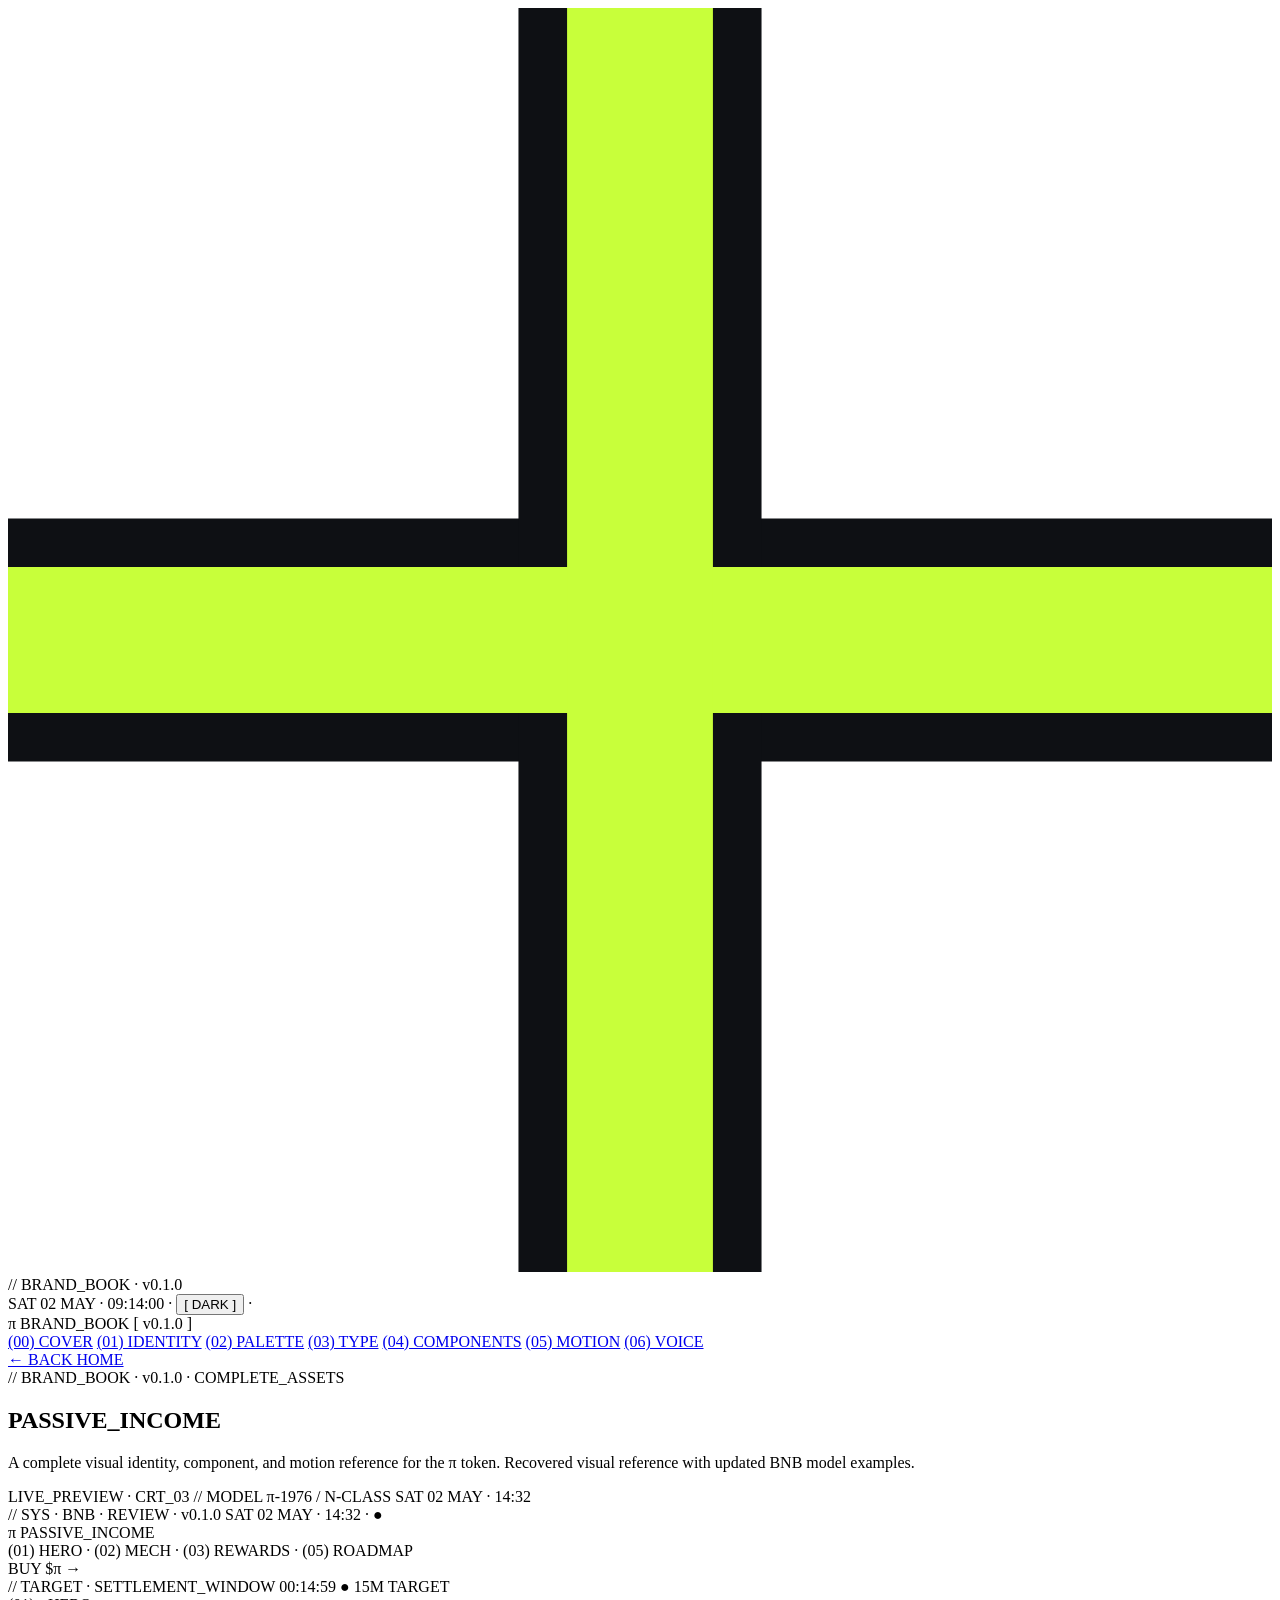
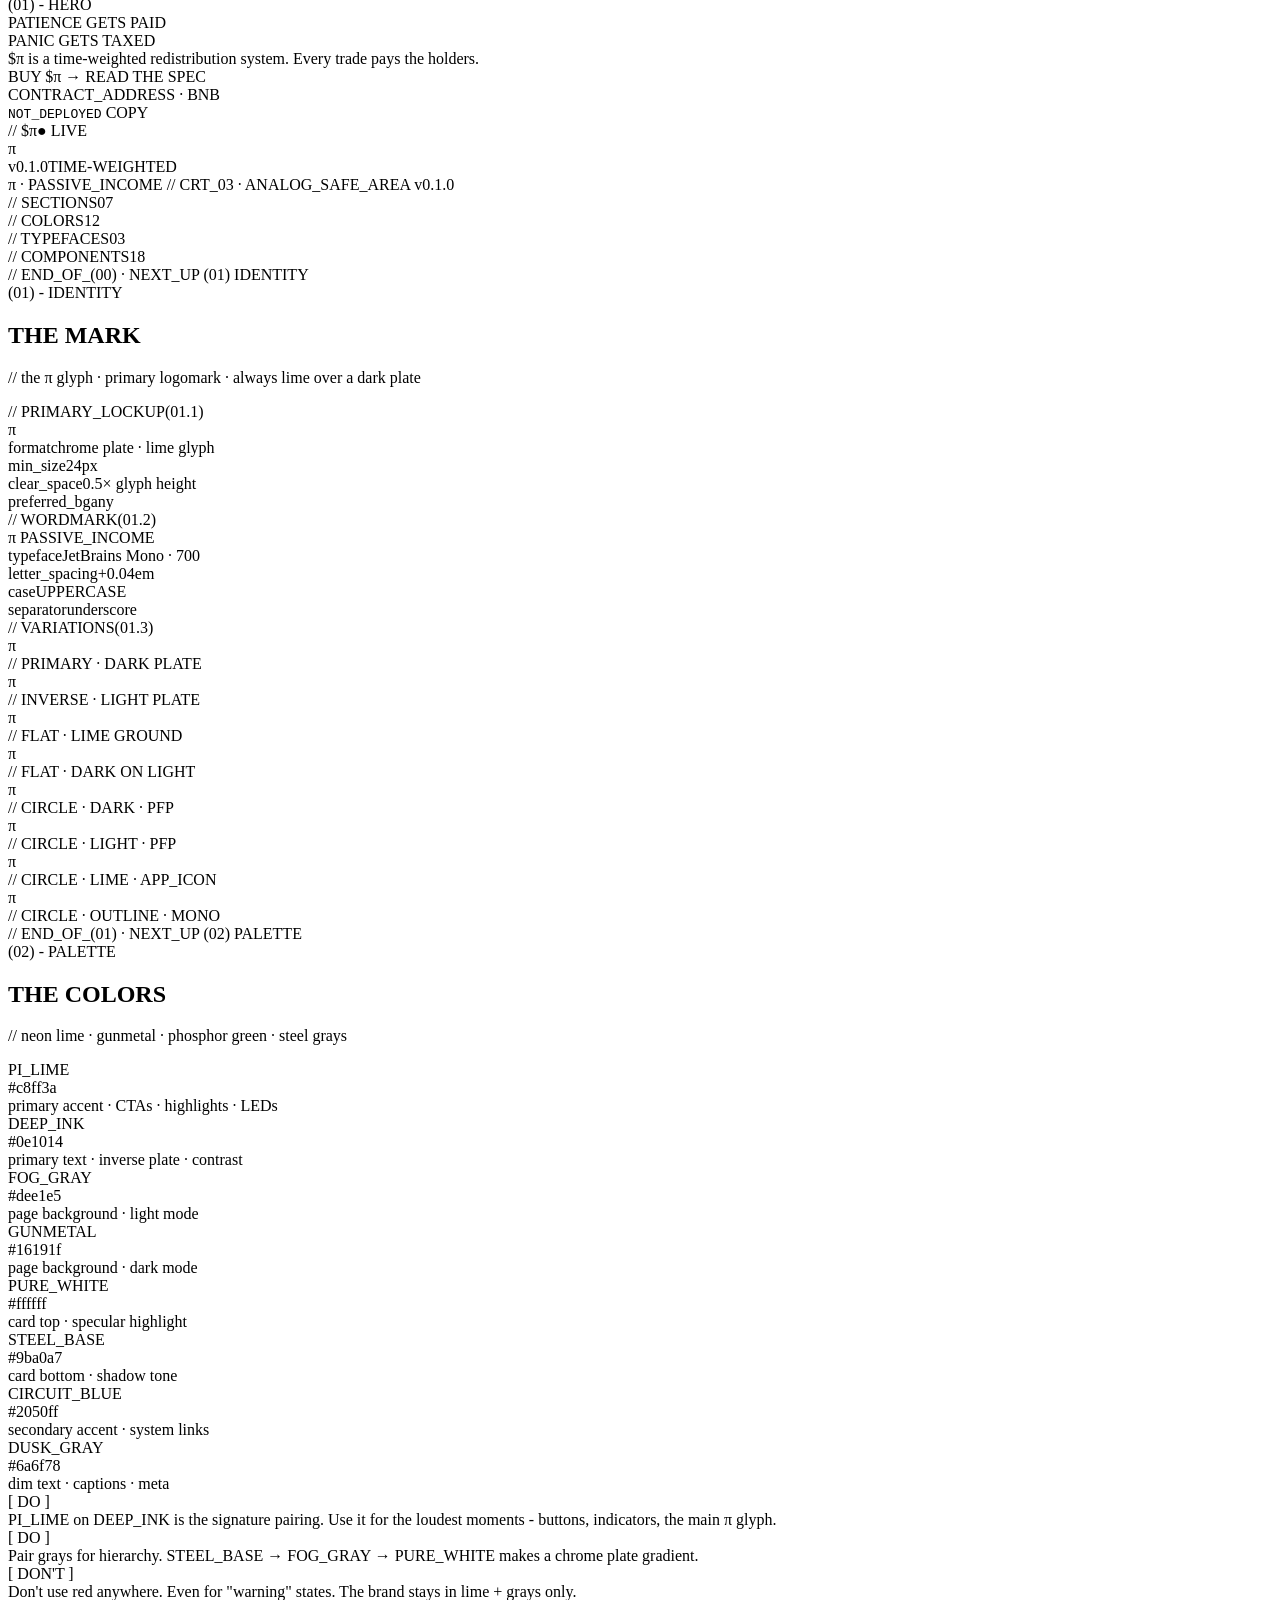
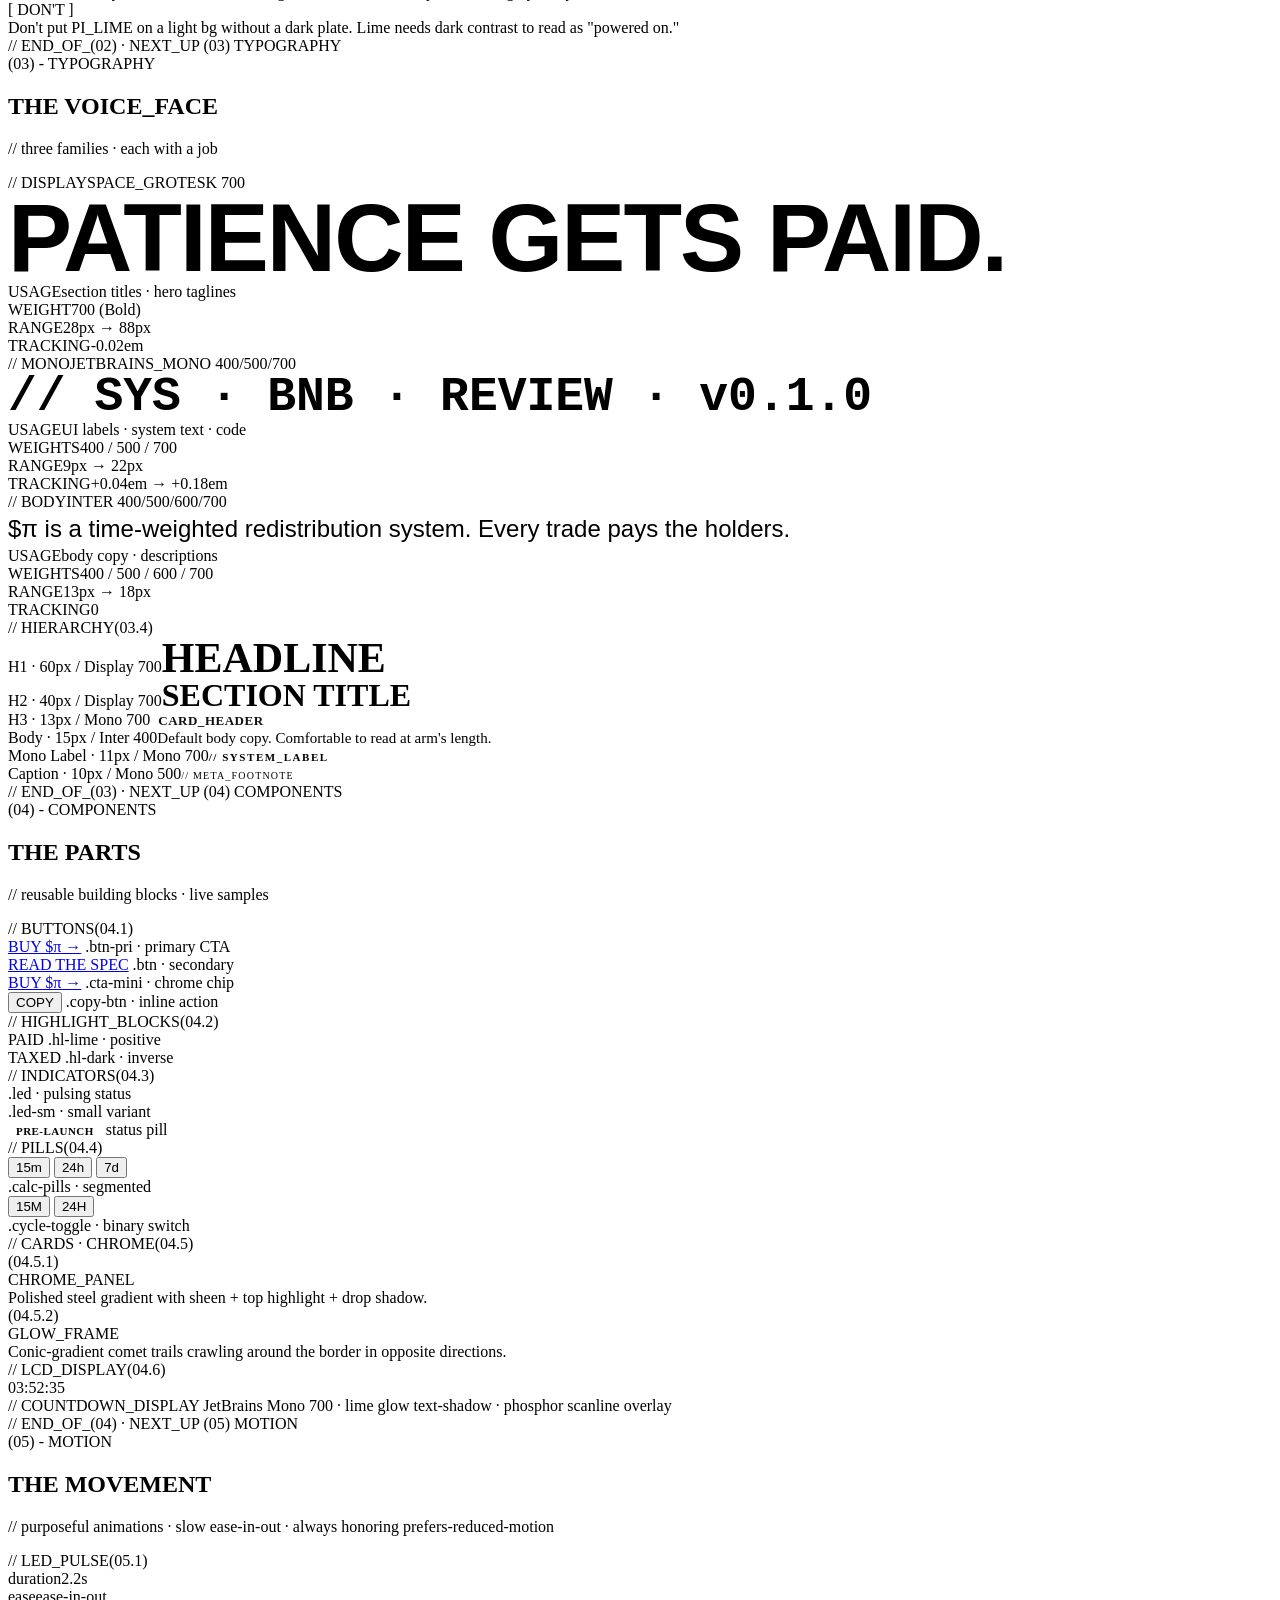
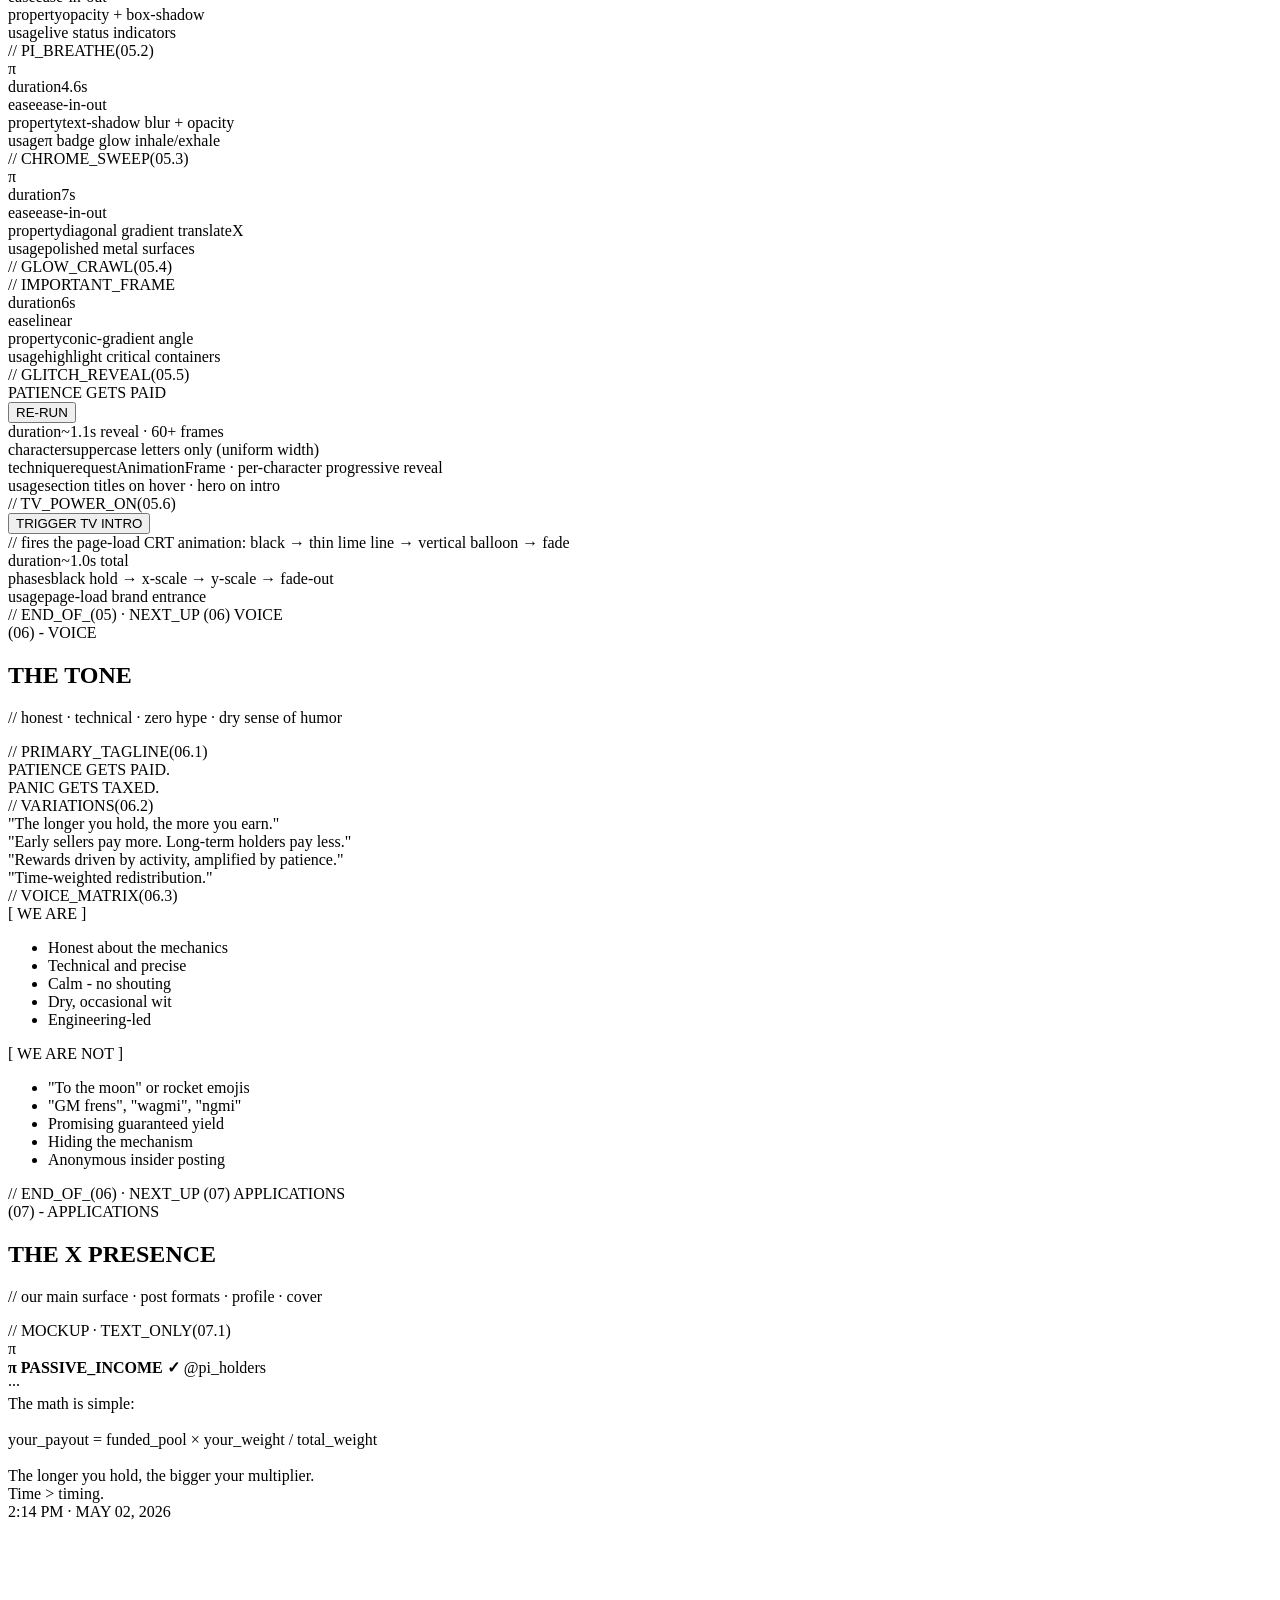
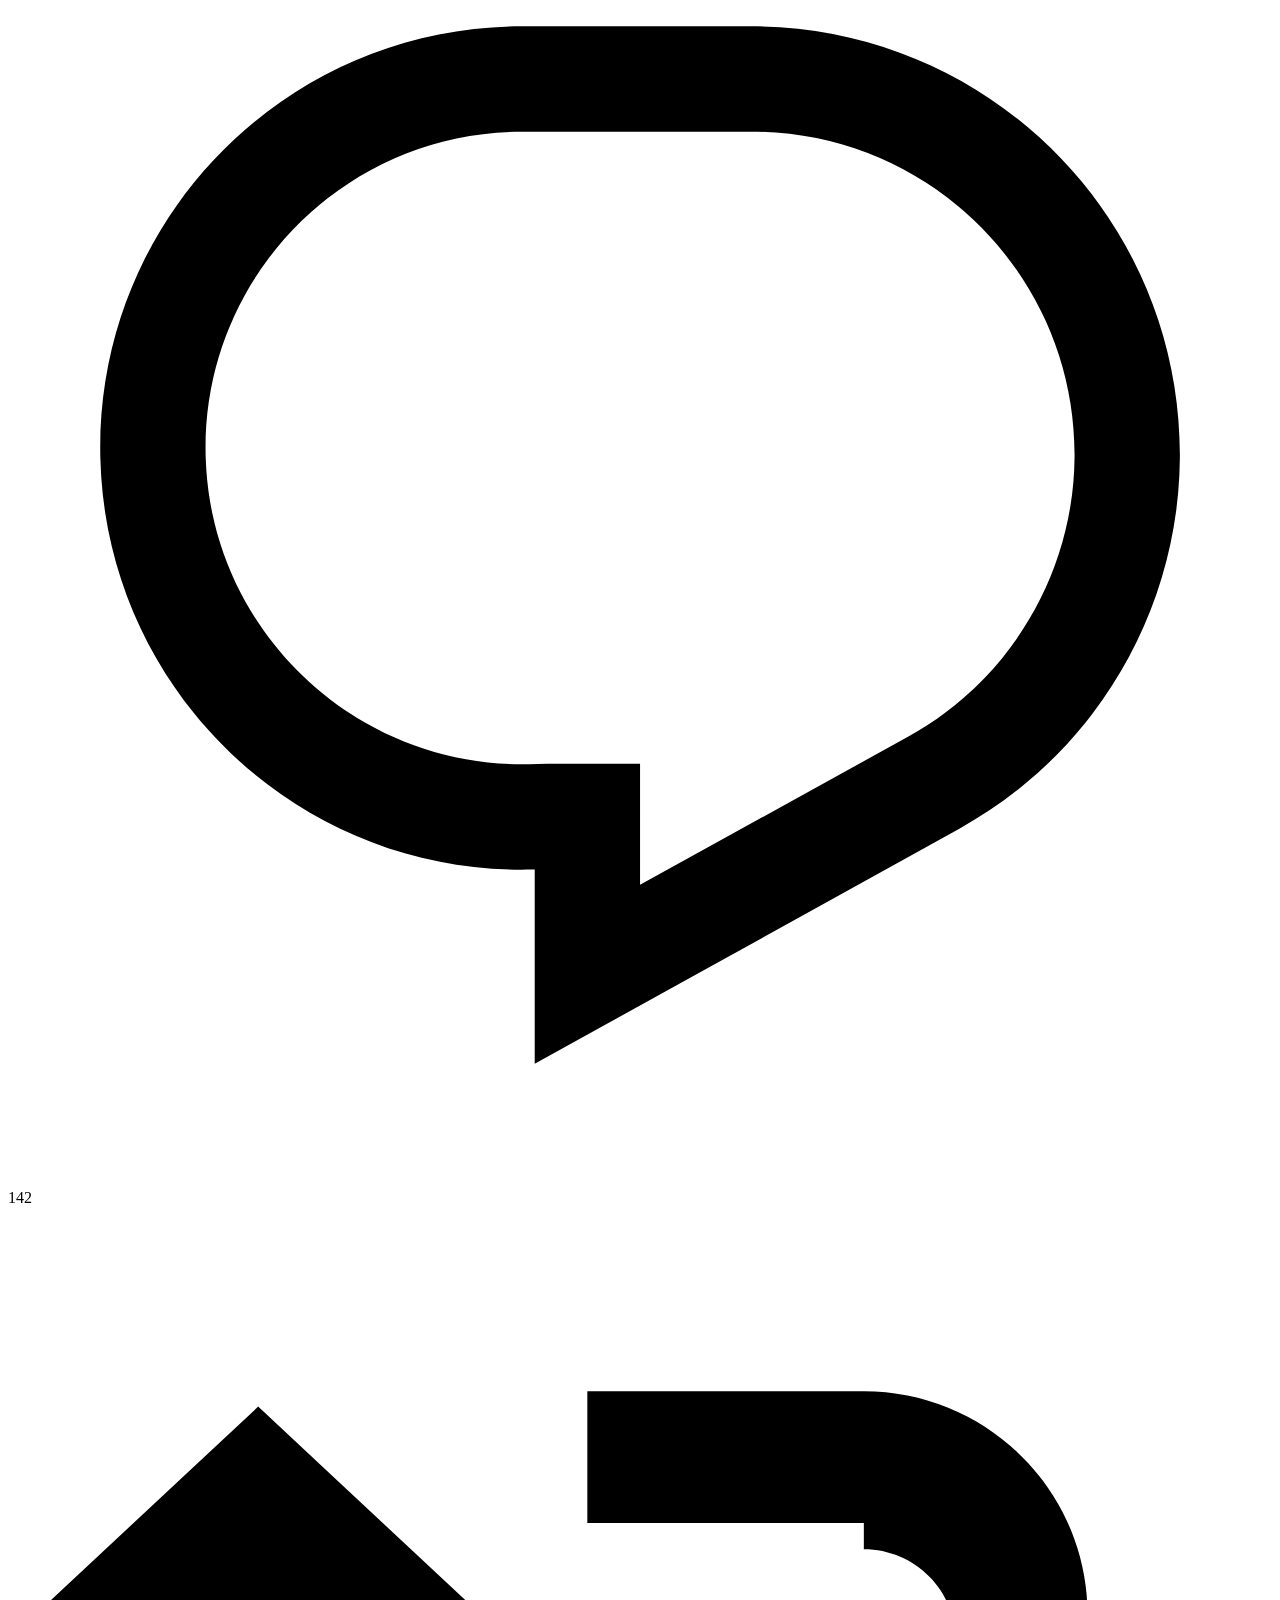
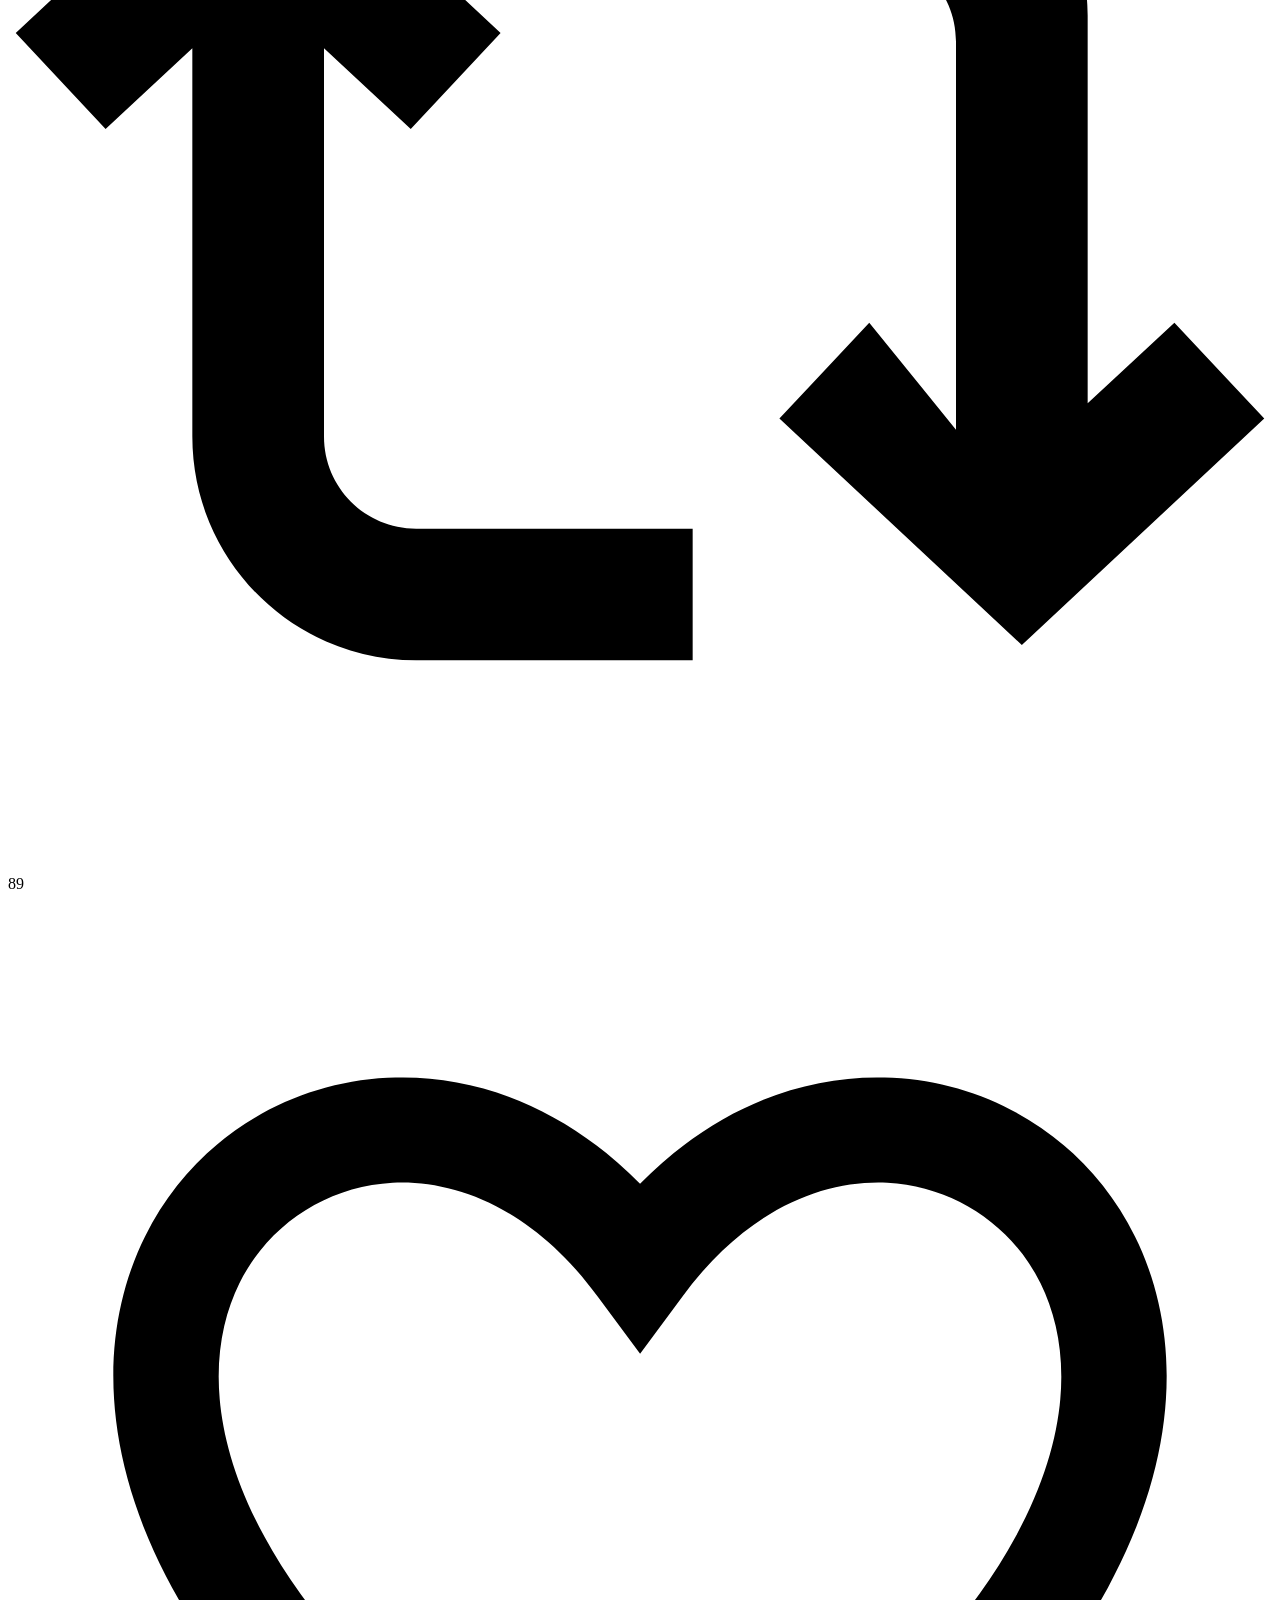
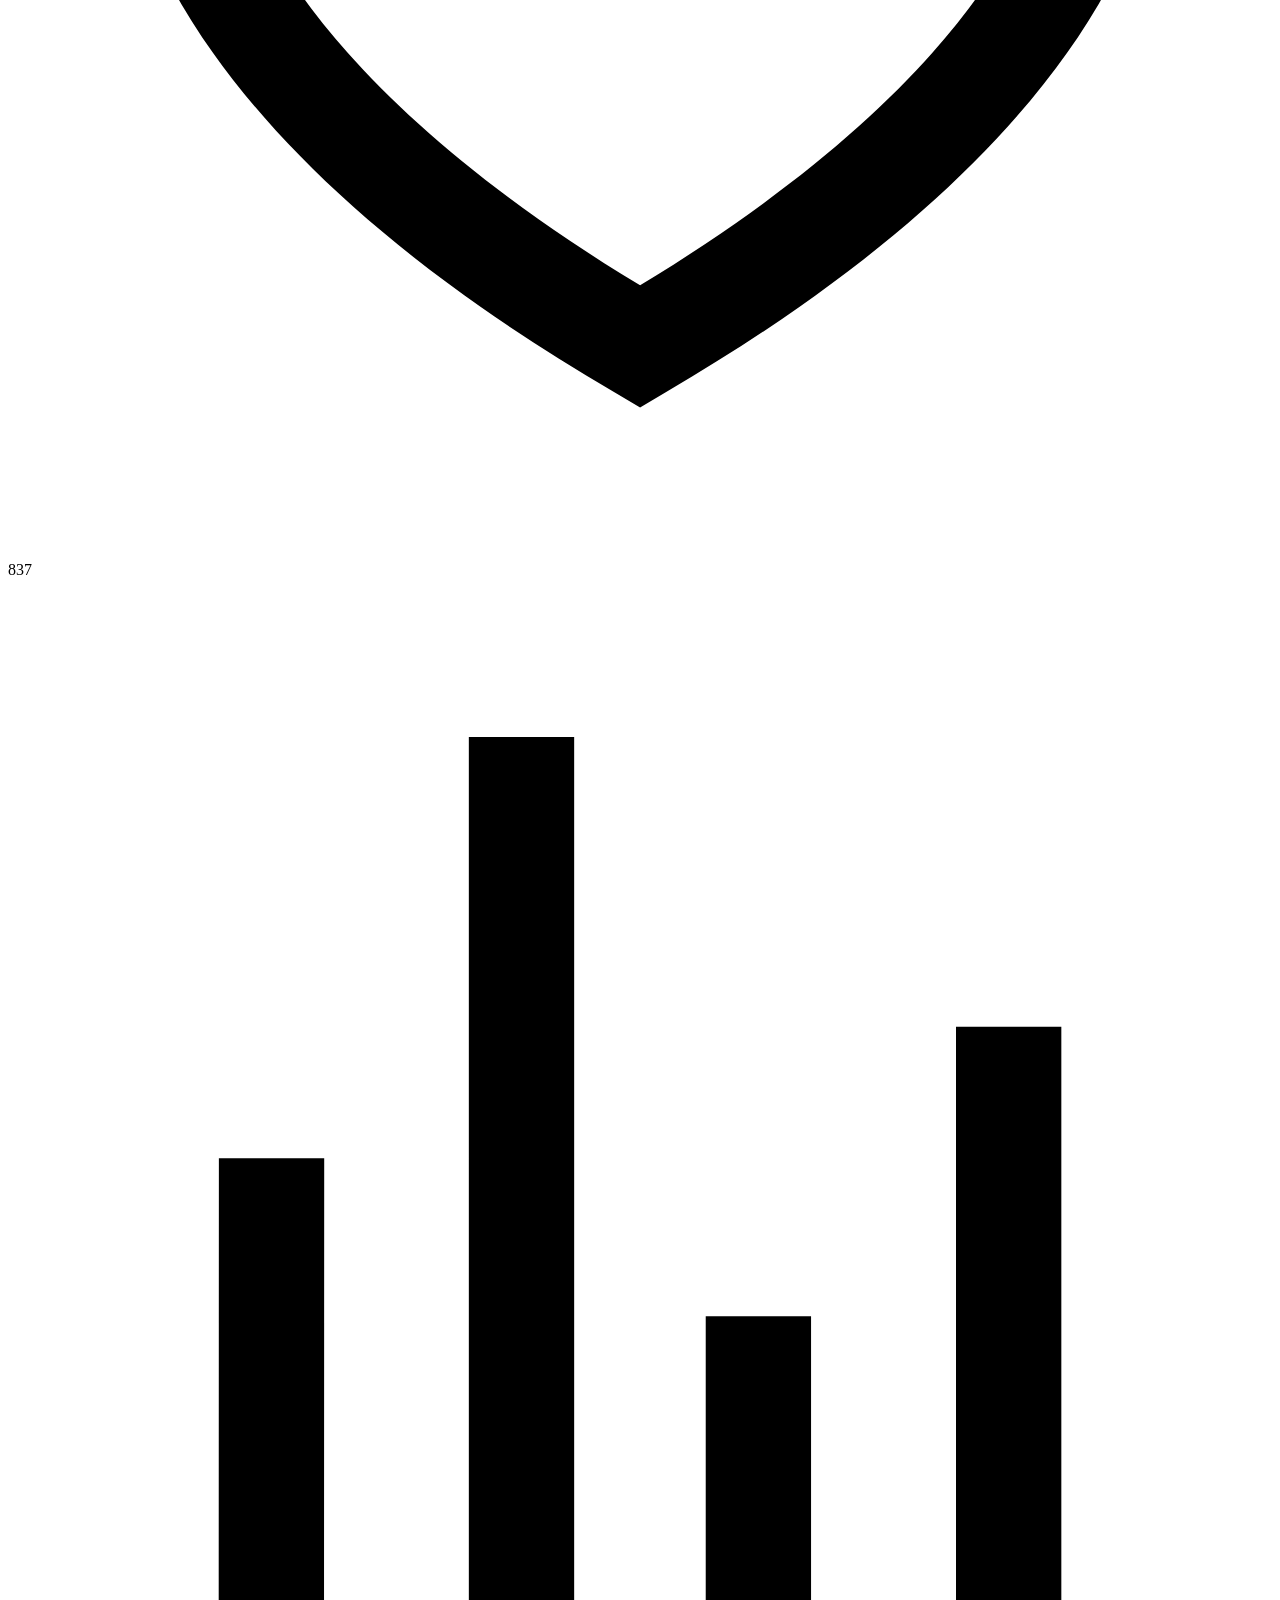
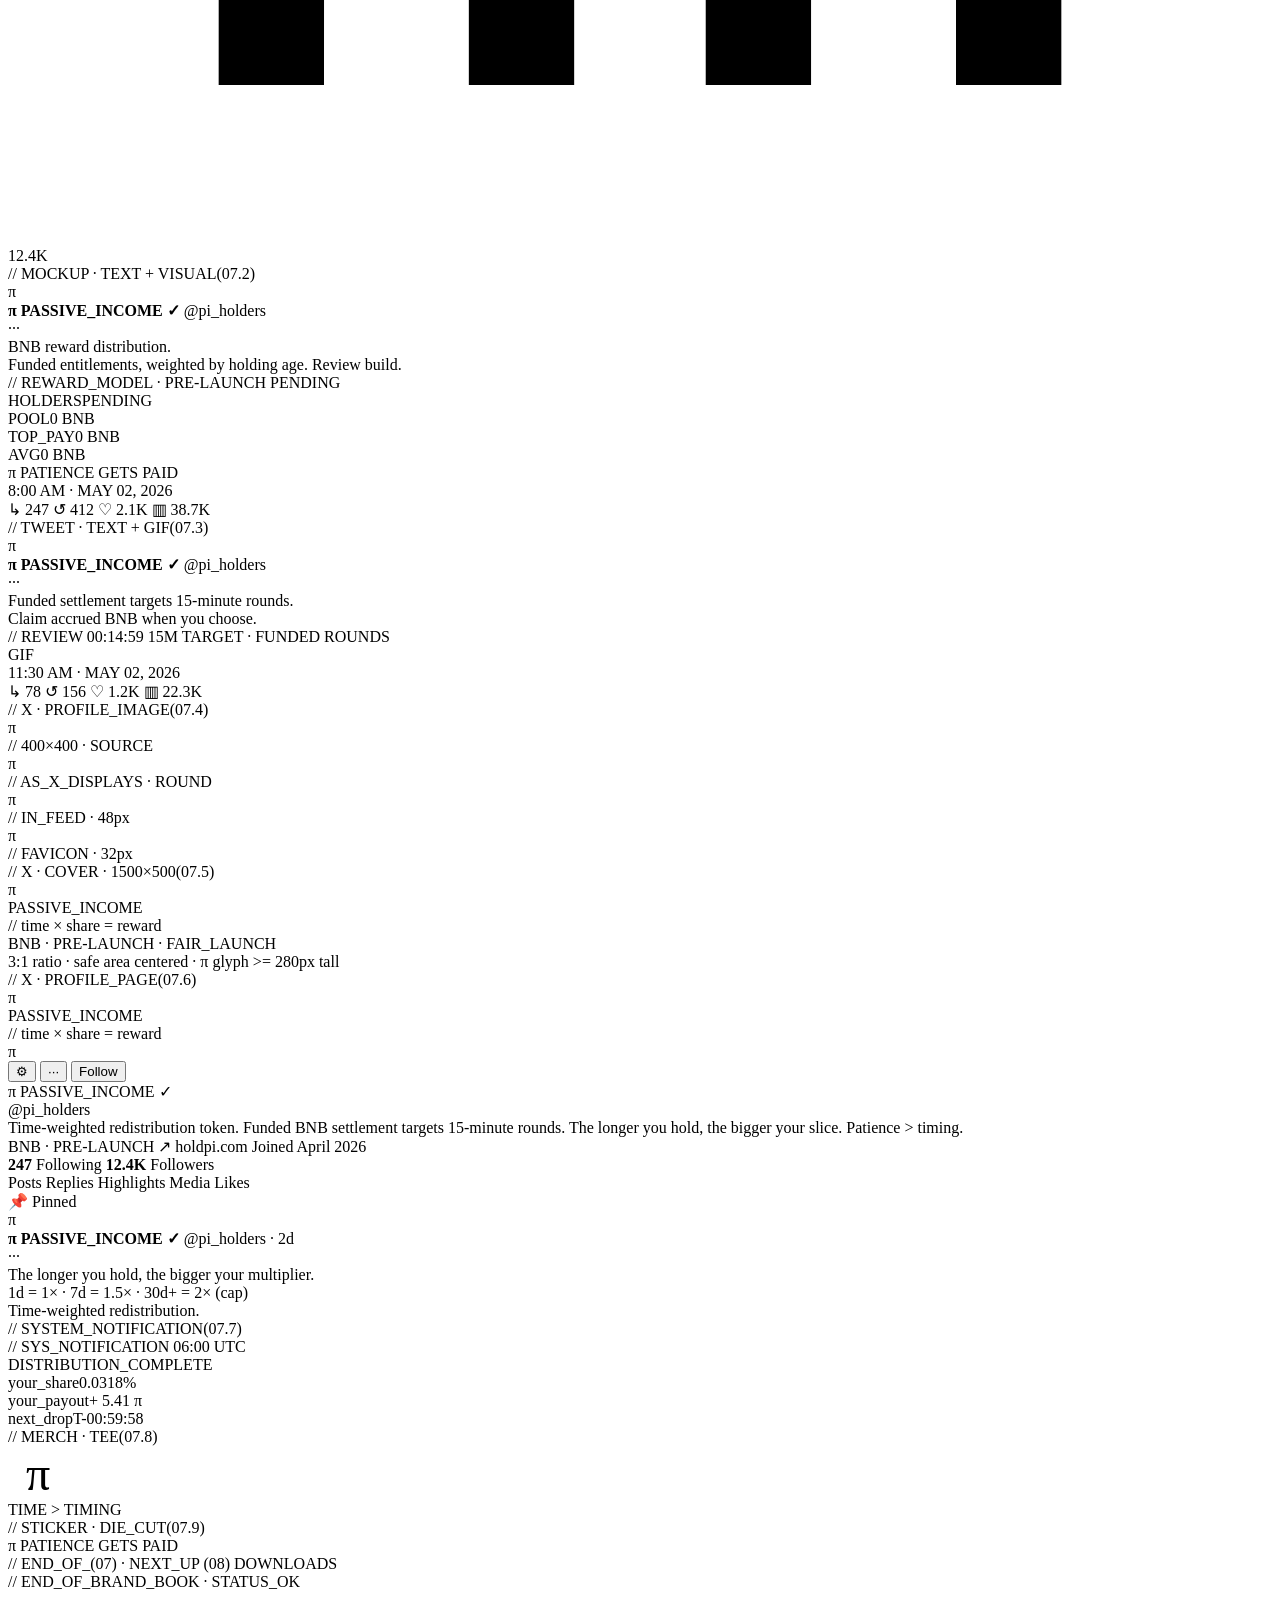
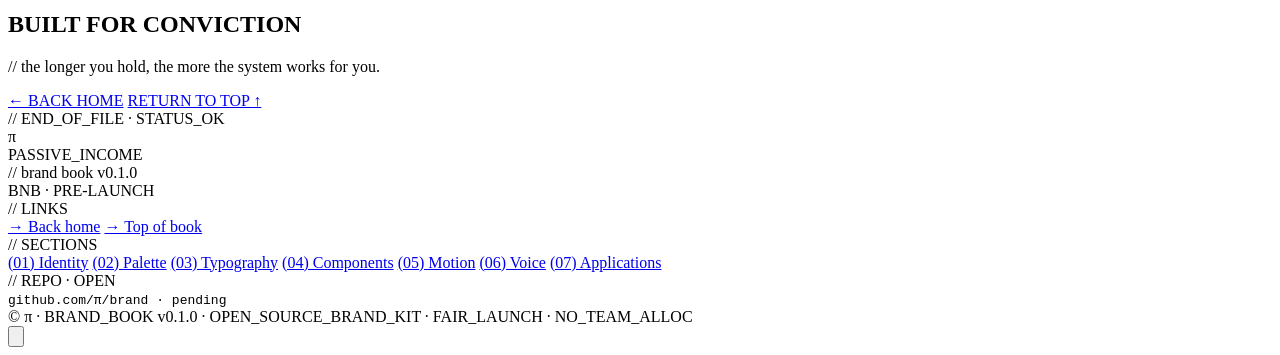
==== brandbook/index.html @ da4b3e21 "Publish recovered HoldPI BNB website and technical review source" ====
<!DOCTYPE html>
<html lang="en">
<head>
  <meta charset="UTF-8" />
  <meta name="viewport" content="width=device-width, initial-scale=1.0" />
  <title>π - BRAND_BOOK · v0.1.0</title>
  <meta name="description" content="The π PASSIVE_INCOME brand book - identity, palette, typography, components, motion." />
  <link rel="stylesheet" href="fonts.css" />
  <!-- access gate · loaded first so the blank-out rule applies at first paint -->
  <link rel="stylesheet" href="gate.css" />
  <script src="gate.js"></script>
  <script>
    (function(){
      try {
        const t = localStorage.getItem('theme') || 'light';
        document.documentElement.setAttribute('data-theme', t);
      } catch (e) {}
    })();
  </script>
  <link rel="stylesheet" href="styles.css" />
  <link rel="stylesheet" href="bnb.css" />
  <link rel="stylesheet" href="brandbook.css" />
</head>
<body class="bb-body">

  <!-- scroll progress bar -->
  <div id="scroll-progress" class="scroll-progress" aria-hidden="true"></div>

  <!-- crosshair cursor -->
  <div class="cursor" aria-hidden="true">
    <svg viewBox="0 0 26 26" xmlns="http://www.w3.org/2000/svg" fill="none">
      <line x1="0"  y1="13" x2="26" y2="13" stroke="#0e1014" stroke-width="5" stroke-linecap="round"/>
      <line x1="13" y1="0"  x2="13" y2="26" stroke="#0e1014" stroke-width="5" stroke-linecap="round"/>
      <line x1="0"  y1="13" x2="26" y2="13" stroke="#c8ff3a" stroke-width="3"/>
      <line x1="13" y1="0"  x2="13" y2="26" stroke="#c8ff3a" stroke-width="3"/>
    </svg>
  </div>

  <!-- system status bar -->
  <div class="sysbar">
    <div class="sysbar-inner">
      <div class="sysbar-l">
        <span class="sb-app">// BRAND_BOOK</span>
        <span class="sb-sep">·</span>
        <span class="sb-net">v0.1.0</span>
      </div>
      <div class="sysbar-r">
        <span id="sb-clock">SAT 02 MAY · 09:14:00</span>
        <span class="sb-sep">·</span>
        <button id="theme-toggle" class="theme-toggle" type="button">[ DARK ]</button>
        <span class="sb-sep">·</span>
        <span class="led led-sm" aria-hidden="true"></span>
      </div>
    </div>
  </div>

  <!-- topbar -->
  <header class="top">
    <div class="top-inner">
      <div class="brand">
        <span class="mark">π</span>
        <span class="brand-name">BRAND_BOOK</span>
        <span class="brand-tic">[ v0.1.0 ]</span>
      </div>
      <nav class="nav">
        <a href="#cover"     class="nav-item is-active">(00) COVER</a>
        <a href="#identity"  class="nav-item">(01) IDENTITY</a>
        <a href="#palette"   class="nav-item">(02) PALETTE</a>
        <a href="#type"      class="nav-item">(03) TYPE</a>
        <a href="#components" class="nav-item">(04) COMPONENTS</a>
        <a href="#motion"    class="nav-item">(05) MOTION</a>
        <a href="#voice"     class="nav-item">(06) VOICE</a>
      </nav>
      <a class='cta-mini' href='/'>← BACK HOME</a>
    </div>
  </header>


  <!-- ===========================================================
       COVER - sci-fi monitor with the brand on screen
       =========================================================== -->
  <section id="cover" class="bb-cover">
    <div class="container">
      <div class="bb-cover-head">
        <div class="bb-cover-meta">// BRAND_BOOK · v0.1.0 · COMPLETE_ASSETS</div>
        <h1 class="bb-cover-h">
          PASSIVE_<span class="hl hl-lime">INCOME</span>
        </h1>
        <p class="bb-cover-sub">A complete visual identity, component, and motion reference for the π token. Recovered visual reference with updated BNB model examples.</p>
      </div>

      <!-- sci-fi monitor mockup -->
      <div class="bb-monitor">
        <div class="bb-monitor-bezel">
          <div class="bb-monitor-statusbar">
            <span class="bb-monitor-status-l"><span class="led led-sm"></span> LIVE_PREVIEW · CRT_03</span>
            <span class="bb-monitor-status-c">// MODEL π-1976 / N-CLASS</span>
            <span class="bb-monitor-status-r">SAT 02 MAY · 14:32</span>
          </div>
          <div class="bb-monitor-screen">
            <div class="bb-monitor-content">
              <!-- mini sysbar -->
              <div class="bb-mini-sys">
                <span>// SYS · BNB · REVIEW · v0.1.0</span>
                <span>SAT 02 MAY · 14:32  · ●</span>
              </div>
              <!-- mini topbar -->
              <div class="bb-mini-top">
                <div class="bb-mini-brand"><span class="bb-mini-mark">π</span> PASSIVE_INCOME</div>
                <div class="bb-mini-nav">(01) HERO · (02) MECH · (03) REWARDS · (05) ROADMAP</div>
                <div class="bb-mini-cta">BUY $π →</div>
              </div>
              <!-- mini countdown bar -->
              <div class="bb-mini-cd">
                <span>// TARGET · SETTLEMENT_WINDOW</span>
                <span class="bb-mini-cd-time">00:14:59</span>
                <span>● 15M TARGET</span>
              </div>
              <!-- mini hero -->
              <div class="bb-mini-hero">
                <div class="bb-mini-hero-left">
                  <div class="bb-mini-hero-num">(01) - HERO</div>
                  <div class="bb-mini-hero-h">
                    PATIENCE GETS <span class="bb-mini-hl">PAID</span><br/>
                    PANIC GETS <span class="bb-mini-hl-dark">TAXED</span>
                  </div>
                  <div class="bb-mini-hero-sub">$π is a time-weighted redistribution system. Every trade pays the holders.</div>
                  <div class="bb-mini-hero-ctas">
                    <span class="bb-mini-btn bb-mini-btn-pri">BUY $π →</span>
                    <span class="bb-mini-btn">READ THE SPEC</span>
                  </div>
                  <div class="bb-mini-contract">
                    <div class="bb-mini-contract-l">CONTRACT_ADDRESS · BNB</div>
                    <div class="bb-mini-contract-row">
                      <code>NOT_DEPLOYED</code>
                      <span class="bb-mini-copy">COPY</span>
                    </div>
                  </div>
                </div>
                <div class="bb-mini-hero-right">
                  <div class="bb-mini-pi-badge">
                    <div class="bb-mini-pi-top"><span>// $π</span><span>● LIVE</span></div>
                    <div class="bb-mini-pi-glyph">π</div>
                    <div class="bb-mini-pi-bot"><span>v0.1.0</span><span>TIME-WEIGHTED</span></div>
                  </div>
                </div>
              </div>
            </div>
            <!-- screen overlays -->
            <div class="bb-monitor-noise" aria-hidden="true"></div>
            <div class="bb-monitor-scan" aria-hidden="true"></div>
            <div class="bb-monitor-vignette" aria-hidden="true"></div>
          </div>
          <div class="bb-monitor-footbar">
            <span><span class="bb-monitor-screw"></span> π · PASSIVE_INCOME</span>
            <span class="bb-monitor-foot-c">// CRT_03 · ANALOG_SAFE_AREA</span>
            <span>v0.1.0 <span class="bb-monitor-screw"></span></span>
          </div>
        </div>
      </div>

      <div class="bb-cover-stats">
        <div><span class="bb-cs-l">// SECTIONS</span><span class="bb-cs-v">07</span></div>
        <div><span class="bb-cs-l">// COLORS</span><span class="bb-cs-v">12</span></div>
        <div><span class="bb-cs-l">// TYPEFACES</span><span class="bb-cs-v">03</span></div>
        <div><span class="bb-cs-l">// COMPONENTS</span><span class="bb-cs-v">18</span></div>
      </div>
    </div>
  </section>


  <div class="sec-div">// END_OF_(00) · NEXT_UP (01) IDENTITY</div>


  <!-- ===========================================================
       (01) IDENTITY
       =========================================================== -->
  <section id="identity" class="section">
    <div class="container">
      <div class="section-head">
        <div class="section-num">(01) - IDENTITY</div>
        <h2 class="section-title">THE <span class="hl hl-lime">MARK</span></h2>
        <p class="section-sub">// the π glyph · primary logomark · always lime over a dark plate</p>
      </div>

      <div class="bb-grid bb-grid-2">
        <article class="bb-card">
          <header class="bb-card-bar"><span>// PRIMARY_LOCKUP</span><span>(01.1)</span></header>
          <div class="bb-card-body bb-mark-stage">
            <div class="bb-mark-xl">
              <span class="mark bb-mark-render">π</span>
            </div>
            <div class="bb-mark-spec">
              <div><span>format</span><span>chrome plate · lime glyph</span></div>
              <div><span>min_size</span><span>24px</span></div>
              <div><span>clear_space</span><span>0.5× glyph height</span></div>
              <div><span>preferred_bg</span><span>any</span></div>
            </div>
          </div>
        </article>

        <article class="bb-card">
          <header class="bb-card-bar"><span>// WORDMARK</span><span>(01.2)</span></header>
          <div class="bb-card-body bb-wordmark-stage">
            <div class="bb-wordmark">π PASSIVE_INCOME</div>
            <div class="bb-mark-spec">
              <div><span>typeface</span><span>JetBrains Mono · 700</span></div>
              <div><span>letter_spacing</span><span>+0.04em</span></div>
              <div><span>case</span><span>UPPERCASE</span></div>
              <div><span>separator</span><span>underscore</span></div>
            </div>
          </div>
        </article>
      </div>

      <article class="bb-card bb-card-wide">
        <header class="bb-card-bar"><span>// VARIATIONS</span><span>(01.3)</span></header>
        <div class="bb-card-body bb-vars-grid">
          <div class="bb-var">
            <div class="bb-var-stage bb-var-stage-light"><span class="mark bb-mark-render">π</span></div>
            <div class="bb-var-label">// PRIMARY · DARK PLATE</div>
          </div>
          <div class="bb-var">
            <div class="bb-var-stage bb-var-stage-dark"><span class="mark bb-mark-render bb-mark-light">π</span></div>
            <div class="bb-var-label">// INVERSE · LIGHT PLATE</div>
          </div>
          <div class="bb-var">
            <div class="bb-var-stage bb-var-stage-lime"><span class="bb-mark-flat bb-mark-flat-dark">π</span></div>
            <div class="bb-var-label">// FLAT · LIME GROUND</div>
          </div>
          <div class="bb-var">
            <div class="bb-var-stage bb-var-stage-lightgray"><span class="bb-mark-flat bb-mark-flat-dark">π</span></div>
            <div class="bb-var-label">// FLAT · DARK ON LIGHT</div>
          </div>
          <div class="bb-var">
            <div class="bb-var-stage bb-var-stage-light">
              <div class="bb-mark-circle"><span class="bb-mark-circle-glyph">π</span></div>
            </div>
            <div class="bb-var-label">// CIRCLE · DARK · PFP</div>
          </div>
          <div class="bb-var">
            <div class="bb-var-stage bb-var-stage-dark">
              <div class="bb-mark-circle bb-mark-circle-light"><span class="bb-mark-circle-glyph">π</span></div>
            </div>
            <div class="bb-var-label">// CIRCLE · LIGHT · PFP</div>
          </div>
          <div class="bb-var">
            <div class="bb-var-stage bb-var-stage-lime">
              <div class="bb-mark-circle bb-mark-circle-flat"><span class="bb-mark-circle-glyph bb-mark-circle-glyph-dark">π</span></div>
            </div>
            <div class="bb-var-label">// CIRCLE · LIME · APP_ICON</div>
          </div>
          <div class="bb-var">
            <div class="bb-var-stage bb-var-stage-lightgray">
              <div class="bb-mark-circle bb-mark-circle-outline"><span class="bb-mark-circle-glyph bb-mark-circle-glyph-dark">π</span></div>
            </div>
            <div class="bb-var-label">// CIRCLE · OUTLINE · MONO</div>
          </div>
        </div>
      </article>
    </div>
  </section>


  <div class="sec-div">// END_OF_(01) · NEXT_UP (02) PALETTE</div>


  <!-- ===========================================================
       (02) PALETTE
       =========================================================== -->
  <section id="palette" class="section">
    <div class="container">
      <div class="section-head">
        <div class="section-num">(02) - PALETTE</div>
        <h2 class="section-title">THE <span class="hl hl-lime">COLORS</span></h2>
        <p class="section-sub">// neon lime · gunmetal · phosphor green · steel grays</p>
      </div>

      <div class="bb-palette-grid">
        <div class="bb-swatch bb-swatch-lg" style="--sw: #c8ff3a;">
          <div class="bb-sw-block"></div>
          <div class="bb-sw-meta">
            <div class="bb-sw-name">PI_LIME</div>
            <div class="bb-sw-hex">#c8ff3a</div>
            <div class="bb-sw-use">primary accent · CTAs · highlights · LEDs</div>
          </div>
        </div>
        <div class="bb-swatch bb-swatch-lg" style="--sw: #0e1014;">
          <div class="bb-sw-block"></div>
          <div class="bb-sw-meta">
            <div class="bb-sw-name">DEEP_INK</div>
            <div class="bb-sw-hex">#0e1014</div>
            <div class="bb-sw-use">primary text · inverse plate · contrast</div>
          </div>
        </div>

        <div class="bb-swatch" style="--sw: #dee1e5;">
          <div class="bb-sw-block"></div>
          <div class="bb-sw-meta">
            <div class="bb-sw-name">FOG_GRAY</div>
            <div class="bb-sw-hex">#dee1e5</div>
            <div class="bb-sw-use">page background · light mode</div>
          </div>
        </div>
        <div class="bb-swatch" style="--sw: #16191f;">
          <div class="bb-sw-block"></div>
          <div class="bb-sw-meta">
            <div class="bb-sw-name">GUNMETAL</div>
            <div class="bb-sw-hex">#16191f</div>
            <div class="bb-sw-use">page background · dark mode</div>
          </div>
        </div>
        <div class="bb-swatch" style="--sw: #ffffff;">
          <div class="bb-sw-block bb-sw-bordered"></div>
          <div class="bb-sw-meta">
            <div class="bb-sw-name">PURE_WHITE</div>
            <div class="bb-sw-hex">#ffffff</div>
            <div class="bb-sw-use">card top · specular highlight</div>
          </div>
        </div>
        <div class="bb-swatch" style="--sw: #9ba0a7;">
          <div class="bb-sw-block"></div>
          <div class="bb-sw-meta">
            <div class="bb-sw-name">STEEL_BASE</div>
            <div class="bb-sw-hex">#9ba0a7</div>
            <div class="bb-sw-use">card bottom · shadow tone</div>
          </div>
        </div>
        <div class="bb-swatch" style="--sw: #2050ff;">
          <div class="bb-sw-block"></div>
          <div class="bb-sw-meta">
            <div class="bb-sw-name">CIRCUIT_BLUE</div>
            <div class="bb-sw-hex">#2050ff</div>
            <div class="bb-sw-use">secondary accent · system links</div>
          </div>
        </div>
        <div class="bb-swatch" style="--sw: #6a6f78;">
          <div class="bb-sw-block"></div>
          <div class="bb-sw-meta">
            <div class="bb-sw-name">DUSK_GRAY</div>
            <div class="bb-sw-hex">#6a6f78</div>
            <div class="bb-sw-use">dim text · captions · meta</div>
          </div>
        </div>
      </div>

      <div class="bb-palette-rules">
        <div class="bb-rule">
          <div class="bb-rule-tag">[ DO ]</div>
          <div class="bb-rule-body">PI_LIME on DEEP_INK is the signature pairing. Use it for the loudest moments - buttons, indicators, the main π glyph.</div>
        </div>
        <div class="bb-rule">
          <div class="bb-rule-tag">[ DO ]</div>
          <div class="bb-rule-body">Pair grays for hierarchy. STEEL_BASE → FOG_GRAY → PURE_WHITE makes a chrome plate gradient.</div>
        </div>
        <div class="bb-rule">
          <div class="bb-rule-tag bb-rule-no">[ DON'T ]</div>
          <div class="bb-rule-body">Don't use red anywhere. Even for "warning" states. The brand stays in lime + grays only.</div>
        </div>
        <div class="bb-rule">
          <div class="bb-rule-tag bb-rule-no">[ DON'T ]</div>
          <div class="bb-rule-body">Don't put PI_LIME on a light bg without a dark plate. Lime needs dark contrast to read as "powered on."</div>
        </div>
      </div>
    </div>
  </section>


  <div class="sec-div">// END_OF_(02) · NEXT_UP (03) TYPOGRAPHY</div>


  <!-- ===========================================================
       (03) TYPOGRAPHY
       =========================================================== -->
  <section id="type" class="section">
    <div class="container">
      <div class="section-head">
        <div class="section-num">(03) - TYPOGRAPHY</div>
        <h2 class="section-title">THE <span class="hl hl-lime">VOICE_FACE</span></h2>
        <p class="section-sub">// three families · each with a job</p>
      </div>

      <article class="bb-card bb-card-wide bb-type-card">
        <header class="bb-card-bar"><span>// DISPLAY</span><span>SPACE_GROTESK 700</span></header>
        <div class="bb-card-body">
          <div class="bb-type-spec" style="font-family:'Space Grotesk',sans-serif;font-weight:700;font-size:96px;line-height:0.95;letter-spacing:-0.02em;">
            PATIENCE GETS PAID.
          </div>
          <div class="bb-type-meta">
            <div><span>USAGE</span><span>section titles · hero taglines</span></div>
            <div><span>WEIGHT</span><span>700 (Bold)</span></div>
            <div><span>RANGE</span><span>28px → 88px</span></div>
            <div><span>TRACKING</span><span>-0.02em</span></div>
          </div>
        </div>
      </article>

      <article class="bb-card bb-card-wide bb-type-card">
        <header class="bb-card-bar"><span>// MONO</span><span>JETBRAINS_MONO 400/500/700</span></header>
        <div class="bb-card-body">
          <div class="bb-type-spec" style="font-family:'JetBrains Mono',monospace;font-weight:700;font-size:48px;line-height:1;letter-spacing:0;">
            // SYS · BNB · REVIEW · v0.1.0
          </div>
          <div class="bb-type-meta">
            <div><span>USAGE</span><span>UI labels · system text · code</span></div>
            <div><span>WEIGHTS</span><span>400 / 500 / 700</span></div>
            <div><span>RANGE</span><span>9px → 22px</span></div>
            <div><span>TRACKING</span><span>+0.04em → +0.18em</span></div>
          </div>
        </div>
      </article>

      <article class="bb-card bb-card-wide bb-type-card">
        <header class="bb-card-bar"><span>// BODY</span><span>INTER 400/500/600/700</span></header>
        <div class="bb-card-body">
          <div class="bb-type-spec" style="font-family:'Inter',sans-serif;font-weight:500;font-size:24px;line-height:1.5;letter-spacing:0;">
            $π is a time-weighted redistribution system. Every trade pays the holders.
          </div>
          <div class="bb-type-meta">
            <div><span>USAGE</span><span>body copy · descriptions</span></div>
            <div><span>WEIGHTS</span><span>400 / 500 / 600 / 700</span></div>
            <div><span>RANGE</span><span>13px → 18px</span></div>
            <div><span>TRACKING</span><span>0</span></div>
          </div>
        </div>
      </article>

      <article class="bb-card bb-card-wide bb-type-card">
        <header class="bb-card-bar"><span>// HIERARCHY</span><span>(03.4)</span></header>
        <div class="bb-card-body bb-hier-stack">
          <div class="bb-hier-row"><span class="bb-hier-spec">H1 · 60px / Display 700</span><span style="font-family:var(--display);font-weight:700;font-size:42px;line-height:1;">HEADLINE</span></div>
          <div class="bb-hier-row"><span class="bb-hier-spec">H2 · 40px / Display 700</span><span style="font-family:var(--display);font-weight:700;font-size:32px;line-height:1;">SECTION TITLE</span></div>
          <div class="bb-hier-row"><span class="bb-hier-spec">H3 · 13px / Mono 700</span><span style="font-family:var(--mono);font-weight:700;font-size:13px;letter-spacing:.04em;background:var(--lime);color:#0e1014;padding:3px 8px;">CARD_HEADER</span></div>
          <div class="bb-hier-row"><span class="bb-hier-spec">Body · 15px / Inter 400</span><span style="font-family:var(--sans);font-size:15px;">Default body copy. Comfortable to read at arm's length.</span></div>
          <div class="bb-hier-row"><span class="bb-hier-spec">Mono Label · 11px / Mono 700</span><span style="font-family:var(--mono);font-weight:700;font-size:11px;letter-spacing:.14em;color:var(--text-dim);">// SYSTEM_LABEL</span></div>
          <div class="bb-hier-row"><span class="bb-hier-spec">Caption · 10px / Mono 500</span><span style="font-family:var(--mono);font-weight:500;font-size:10px;letter-spacing:.12em;color:var(--text-mute);">// META_FOOTNOTE</span></div>
        </div>
      </article>
    </div>
  </section>


  <div class="sec-div">// END_OF_(03) · NEXT_UP (04) COMPONENTS</div>


  <!-- ===========================================================
       (04) COMPONENTS
       =========================================================== -->
  <section id="components" class="section">
    <div class="container">
      <div class="section-head">
        <div class="section-num">(04) - COMPONENTS</div>
        <h2 class="section-title">THE <span class="hl hl-lime">PARTS</span></h2>
        <p class="section-sub">// reusable building blocks · live samples</p>
      </div>

      <article class="bb-card bb-card-wide">
        <header class="bb-card-bar"><span>// BUTTONS</span><span>(04.1)</span></header>
        <div class="bb-card-body bb-component-row">
          <div class="bb-component">
            <a href="#" class="btn btn-pri">BUY $π →</a>
            <span class="bb-component-tag">.btn-pri · primary CTA</span>
          </div>
          <div class="bb-component">
            <a href="#" class="btn">READ THE SPEC</a>
            <span class="bb-component-tag">.btn · secondary</span>
          </div>
          <div class="bb-component">
            <a href="#" class="cta-mini">BUY $π →</a>
            <span class="bb-component-tag">.cta-mini · chrome chip</span>
          </div>
          <div class="bb-component">
            <button class="copy-btn">COPY</button>
            <span class="bb-component-tag">.copy-btn · inline action</span>
          </div>
        </div>
      </article>

      <article class="bb-card bb-card-wide">
        <header class="bb-card-bar"><span>// HIGHLIGHT_BLOCKS</span><span>(04.2)</span></header>
        <div class="bb-card-body bb-component-row">
          <div class="bb-component">
            <span class="hl hl-lime">PAID</span>
            <span class="bb-component-tag">.hl-lime · positive</span>
          </div>
          <div class="bb-component">
            <span class="hl hl-dark">TAXED</span>
            <span class="bb-component-tag">.hl-dark · inverse</span>
          </div>
        </div>
      </article>

      <article class="bb-card bb-card-wide">
        <header class="bb-card-bar"><span>// INDICATORS</span><span>(04.3)</span></header>
        <div class="bb-card-body bb-component-row">
          <div class="bb-component">
            <span class="led" aria-hidden="true"></span>
            <span class="bb-component-tag">.led · pulsing status</span>
          </div>
          <div class="bb-component">
            <span class="led led-sm" aria-hidden="true"></span>
            <span class="bb-component-tag">.led-sm · small variant</span>
          </div>
          <div class="bb-component">
            <span class="hl hl-lime" style="font-family:var(--mono);font-size:11px;font-weight:700;letter-spacing:.04em;padding:2px 8px;">PRE-LAUNCH</span>
            <span class="bb-component-tag">status pill</span>
          </div>
        </div>
      </article>

      <article class="bb-card bb-card-wide">
        <header class="bb-card-bar"><span>// PILLS</span><span>(04.4)</span></header>
        <div class="bb-card-body bb-component-row">
          <div class="bb-component">
            <div class="calc-pills">
              <button class="is-on">15m</button>
              <button>24h</button>
              <button>7d</button>
            </div>
            <span class="bb-component-tag">.calc-pills · segmented</span>
          </div>
          <div class="bb-component">
            <div class="cycle-toggle">
              <button>15M</button>
              <button class="is-on">24H</button>
            </div>
            <span class="bb-component-tag">.cycle-toggle · binary switch</span>
          </div>
        </div>
      </article>

      <article class="bb-card bb-card-wide">
        <header class="bb-card-bar"><span>// CARDS · CHROME</span><span>(04.5)</span></header>
        <div class="bb-card-body bb-cards-grid">
          <div class="bb-mini-card">
            <div class="bb-mc-num">(04.5.1)</div>
            <div class="bb-mc-h">CHROME_PANEL</div>
            <div class="bb-mc-p">Polished steel gradient with sheen + top highlight + drop shadow.</div>
          </div>
          <div class="bb-mini-card glow-frame">
            <span class="glow-ring glow-cw" aria-hidden="true"></span>
            <span class="glow-ring glow-ccw" aria-hidden="true"></span>
            <div class="bb-mc-num">(04.5.2)</div>
            <div class="bb-mc-h">GLOW_FRAME</div>
            <div class="bb-mc-p">Conic-gradient comet trails crawling around the border in opposite directions.</div>
          </div>
        </div>
      </article>

      <article class="bb-card bb-card-wide">
        <header class="bb-card-bar"><span>// LCD_DISPLAY</span><span>(04.6)</span></header>
        <div class="bb-card-body">
          <div class="bb-lcd-stage">
            <span class="bb-lcd-time">03:52:35</span>
            <div class="bb-lcd-meta">
              <span>// COUNTDOWN_DISPLAY</span>
              <span>JetBrains Mono 700 · lime glow text-shadow · phosphor scanline overlay</span>
            </div>
          </div>
        </div>
      </article>
    </div>
  </section>


  <div class="sec-div">// END_OF_(04) · NEXT_UP (05) MOTION</div>


  <!-- ===========================================================
       (05) MOTION
       =========================================================== -->
  <section id="motion" class="section">
    <div class="container">
      <div class="section-head">
        <div class="section-num">(05) - MOTION</div>
        <h2 class="section-title">THE <span class="hl hl-lime">MOVEMENT</span></h2>
        <p class="section-sub">// purposeful animations · slow ease-in-out · always honoring prefers-reduced-motion</p>
      </div>

      <div class="bb-grid bb-grid-2">
        <article class="bb-card">
          <header class="bb-card-bar"><span>// LED_PULSE</span><span>(05.1)</span></header>
          <div class="bb-card-body bb-motion-stage">
            <span class="led" style="width:18px;height:18px;"></span>
            <div class="bb-motion-spec">
              <div><span>duration</span><span>2.2s</span></div>
              <div><span>ease</span><span>ease-in-out</span></div>
              <div><span>property</span><span>opacity + box-shadow</span></div>
              <div><span>usage</span><span>live status indicators</span></div>
            </div>
          </div>
        </article>

        <article class="bb-card">
          <header class="bb-card-bar"><span>// PI_BREATHE</span><span>(05.2)</span></header>
          <div class="bb-card-body bb-motion-stage bb-breathe-stage">
            <span class="bb-breathe-glyph">π</span>
            <div class="bb-motion-spec">
              <div><span>duration</span><span>4.6s</span></div>
              <div><span>ease</span><span>ease-in-out</span></div>
              <div><span>property</span><span>text-shadow blur + opacity</span></div>
              <div><span>usage</span><span>π badge glow inhale/exhale</span></div>
            </div>
          </div>
        </article>

        <article class="bb-card">
          <header class="bb-card-bar"><span>// CHROME_SWEEP</span><span>(05.3)</span></header>
          <div class="bb-card-body bb-motion-stage bb-sweep-stage">
            <div class="bb-sweep-plate">
              <span class="bb-sweep-band"></span>
              <span class="bb-sweep-glyph">π</span>
            </div>
            <div class="bb-motion-spec">
              <div><span>duration</span><span>7s</span></div>
              <div><span>ease</span><span>ease-in-out</span></div>
              <div><span>property</span><span>diagonal gradient translateX</span></div>
              <div><span>usage</span><span>polished metal surfaces</span></div>
            </div>
          </div>
        </article>

        <article class="bb-card">
          <header class="bb-card-bar"><span>// GLOW_CRAWL</span><span>(05.4)</span></header>
          <div class="bb-card-body bb-motion-stage">
            <div class="bb-crawl-stage glow-frame">
              <span class="glow-ring glow-cw" aria-hidden="true"></span>
              <span class="glow-ring glow-ccw" aria-hidden="true"></span>
              <span class="bb-crawl-label">// IMPORTANT_FRAME</span>
            </div>
            <div class="bb-motion-spec">
              <div><span>duration</span><span>6s</span></div>
              <div><span>ease</span><span>linear</span></div>
              <div><span>property</span><span>conic-gradient angle</span></div>
              <div><span>usage</span><span>highlight critical containers</span></div>
            </div>
          </div>
        </article>

        <article class="bb-card bb-card-wide">
          <header class="bb-card-bar"><span>// GLITCH_REVEAL</span><span>(05.5)</span></header>
          <div class="bb-card-body bb-motion-stage bb-glitch-stage">
            <div class="bb-glitch-text" id="bb-glitch-target">PATIENCE GETS PAID</div>
            <button class="btn btn-pri" id="bb-glitch-trigger" type="button">RE-RUN</button>
            <div class="bb-motion-spec bb-motion-spec-wide">
              <div><span>duration</span><span>~1.1s reveal · 60+ frames</span></div>
              <div><span>characters</span><span>uppercase letters only (uniform width)</span></div>
              <div><span>technique</span><span>requestAnimationFrame · per-character progressive reveal</span></div>
              <div><span>usage</span><span>section titles on hover · hero on intro</span></div>
            </div>
          </div>
        </article>

        <article class="bb-card bb-card-wide">
          <header class="bb-card-bar"><span>// TV_POWER_ON</span><span>(05.6)</span></header>
          <div class="bb-card-body bb-motion-stage bb-tv-stage">
            <div class="bb-tv-inner">
              <button class="btn btn-pri" id="bb-tv-trigger" type="button">TRIGGER TV INTRO</button>
              <div class="bb-tv-meta">// fires the page-load CRT animation: black → thin lime line → vertical balloon → fade</div>
            </div>
            <div class="bb-motion-spec bb-motion-spec-wide">
              <div><span>duration</span><span>~1.0s total</span></div>
              <div><span>phases</span><span>black hold → x-scale → y-scale → fade-out</span></div>
              <div><span>usage</span><span>page-load brand entrance</span></div>
            </div>
          </div>
        </article>
      </div>
    </div>
  </section>


  <div class="sec-div">// END_OF_(05) · NEXT_UP (06) VOICE</div>


  <!-- ===========================================================
       (06) VOICE
       =========================================================== -->
  <section id="voice" class="section">
    <div class="container">
      <div class="section-head">
        <div class="section-num">(06) - VOICE</div>
        <h2 class="section-title">THE <span class="hl hl-lime">TONE</span></h2>
        <p class="section-sub">// honest · technical · zero hype · dry sense of humor</p>
      </div>

      <div class="bb-grid bb-grid-2">
        <article class="bb-card">
          <header class="bb-card-bar"><span>// PRIMARY_TAGLINE</span><span>(06.1)</span></header>
          <div class="bb-card-body bb-tagline-stage">
            <div class="bb-tagline">
              PATIENCE GETS <span class="hl hl-lime">PAID</span>.<br/>
              PANIC GETS <span class="hl hl-dark">TAXED</span>.
            </div>
          </div>
        </article>

        <article class="bb-card">
          <header class="bb-card-bar"><span>// VARIATIONS</span><span>(06.2)</span></header>
          <div class="bb-card-body bb-variants-stack">
            <div class="bb-variant">"The longer you hold, the more you earn."</div>
            <div class="bb-variant">"Early sellers pay more. Long-term holders pay less."</div>
            <div class="bb-variant">"Rewards driven by activity, amplified by patience."</div>
            <div class="bb-variant">"Time-weighted redistribution."</div>
          </div>
        </article>
      </div>

      <article class="bb-card bb-card-wide">
        <header class="bb-card-bar"><span>// VOICE_MATRIX</span><span>(06.3)</span></header>
        <div class="bb-card-body bb-voice-matrix">
          <div class="bb-voice-col">
            <div class="bb-voice-tag bb-voice-yes">[ WE ARE ]</div>
            <ul>
              <li>Honest about the mechanics</li>
              <li>Technical and precise</li>
              <li>Calm - no shouting</li>
              <li>Dry, occasional wit</li>
              <li>Engineering-led</li>
            </ul>
          </div>
          <div class="bb-voice-col">
            <div class="bb-voice-tag bb-voice-no">[ WE ARE NOT ]</div>
            <ul>
              <li>"To the moon" or rocket emojis</li>
              <li>"GM frens", "wagmi", "ngmi"</li>
              <li>Promising guaranteed yield</li>
              <li>Hiding the mechanism</li>
              <li>Anonymous insider posting</li>
            </ul>
          </div>
        </div>
      </article>
    </div>
  </section>


  <div class="sec-div">// END_OF_(06) · NEXT_UP (07) APPLICATIONS</div>


  <!-- ===========================================================
       (07) APPLICATIONS - focus on X (Twitter) presence
       =========================================================== -->
  <section id="applications" class="section">
    <div class="container">
      <div class="section-head">
        <div class="section-num">(07) - APPLICATIONS</div>
        <h2 class="section-title">THE <span class="hl hl-lime">X PRESENCE</span></h2>
        <p class="section-sub">// our main surface · post formats · profile · cover</p>
      </div>

      <!-- 3 tweet variants -->
      <div class="bb-grid bb-grid-3">

        <article class="bb-card">
          <header class="bb-card-bar"><span>// MOCKUP · TEXT_ONLY</span><span>(07.1)</span></header>
          <div class="bb-card-body bb-app-stage">
            <div class="bb-tweet">
              <div class="bb-tweet-header">
                <div class="bb-tweet-pfp">
                  <span class="bb-pfp-render">π</span>
                </div>
                <div class="bb-tweet-name">
                  <strong>π PASSIVE_INCOME <span class="bb-tweet-verified" aria-label="verified">✓</span></strong>
                  <span class="bb-tweet-handle">@pi_holders</span>
                </div>
                <span class="bb-tweet-dots">···</span>
              </div>
              <div class="bb-tweet-body">
                The math is simple:<br/><br/>
                <span class="bb-tweet-mono">your_payout = funded_pool × your_weight / total_weight</span><br/><br/>
                The longer you hold, the bigger your multiplier.<br/>
                Time &gt; timing.
              </div>
              <div class="bb-tweet-time">2:14 PM · MAY 02, 2026</div>
              <div class="bb-tweet-actions">
                <span><svg viewBox="0 0 24 24" fill="currentColor"><path d="M1.751 10c0-4.42 3.584-8 8.005-8h4.366c4.49 0 8.129 3.64 8.129 8.13 0 2.96-1.607 5.68-4.196 7.11l-8.054 4.46v-3.69h-.067c-4.49.1-8.183-3.51-8.183-8.01zm8.005-6c-3.317 0-6.005 2.69-6.005 6 0 3.37 2.77 6.08 6.138 6.01l.351-.01h1.761v2.3l5.087-2.81c1.951-1.08 3.163-3.13 3.163-5.36 0-3.39-2.744-6.13-6.129-6.13H9.756z"/></svg> 142</span>
                <span><svg viewBox="0 0 24 24" fill="currentColor"><path d="M4.75 3.79l4.603 4.3-1.706 1.82L6 8.38v7.37c0 .97.784 1.75 1.75 1.75H13V20H7.75c-2.347 0-4.25-1.9-4.25-4.25V8.38L1.853 9.91.147 8.09l4.603-4.3zm11.5 2.21H11V3.5h5.25c2.347 0 4.25 1.9 4.25 4.25v7.37l1.647-1.53 1.706 1.82-4.603 4.3-4.603-4.3 1.706-1.82L18 15.62V8.25c0-.97-.784-1.75-1.75-1.75z"/></svg> 89</span>
                <span><svg viewBox="0 0 24 24" fill="currentColor"><path d="M16.697 5.5c-1.222-.06-2.679.51-3.89 2.16l-.805 1.09-.806-1.09C9.984 6.01 8.526 5.44 7.304 5.5c-1.243.07-2.349.78-2.91 1.91-.552 1.12-.633 2.78.479 4.82 1.074 1.97 3.257 4.27 7.129 6.61 3.87-2.34 6.052-4.64 7.126-6.61 1.111-2.04 1.03-3.7.477-4.82-.561-1.13-1.666-1.84-2.908-1.91zm4.187 7.69c-1.351 2.48-4.001 5.12-8.379 7.67l-.503.3-.504-.3c-4.379-2.55-7.029-5.19-8.382-7.67-1.36-2.5-1.41-4.86-.514-6.67.887-1.79 2.647-2.91 4.601-3.01 1.651-.09 3.368.56 4.798 2.01 1.429-1.45 3.146-2.1 4.796-2.01 1.954.1 3.714 1.22 4.601 3.01.896 1.81.846 4.17-.514 6.67z"/></svg> 837</span>
                <span><svg viewBox="0 0 24 24" fill="currentColor"><path d="M8.75 21V3h2v18h-2zM18 21V8.5h2V21h-2zM4 21l.004-10h2L6 21H4zm9.248 0v-7h2v7h-2z"/></svg> 12.4K</span>
              </div>
            </div>
          </div>
        </article>

        <article class="bb-card">
          <header class="bb-card-bar"><span>// MOCKUP · TEXT + VISUAL</span><span>(07.2)</span></header>
          <div class="bb-card-body bb-app-stage">
            <div class="bb-tweet">
              <div class="bb-tweet-header">
                <div class="bb-tweet-pfp">
                  <span class="bb-pfp-render">π</span>
                </div>
                <div class="bb-tweet-name">
                  <strong>π PASSIVE_INCOME <span class="bb-tweet-verified">✓</span></strong>
                  <span class="bb-tweet-handle">@pi_holders</span>
                </div>
                <span class="bb-tweet-dots">···</span>
              </div>
              <div class="bb-tweet-body">
                BNB reward distribution.<br/>
                Funded entitlements, weighted by holding age. Review build.
              </div>
              <div class="bb-tweet-media bb-tweet-media-img">
                <div class="bb-stat-card">
                  <div class="bb-stat-bar">
                    <span>// REWARD_MODEL · PRE-LAUNCH</span>
                    <span><span class="led led-sm"></span> PENDING</span>
                  </div>
                  <div class="bb-stat-grid">
                    <div><span class="bb-stat-l">HOLDERS</span><span class="bb-stat-v">PENDING</span></div>
                    <div><span class="bb-stat-l">POOL</span><span class="bb-stat-v">0 BNB</span></div>
                    <div><span class="bb-stat-l">TOP_PAY</span><span class="bb-stat-v">0 BNB</span></div>
                    <div><span class="bb-stat-l">AVG</span><span class="bb-stat-v">0 BNB</span></div>
                  </div>
                  <div class="bb-stat-foot">
                    <span class="bb-stat-glyph">π</span>
                    <span class="bb-stat-line">PATIENCE GETS PAID</span>
                  </div>
                </div>
              </div>
              <div class="bb-tweet-time">8:00 AM · MAY 02, 2026</div>
              <div class="bb-tweet-actions">
                <span>↳ 247</span>
                <span>↺ 412</span>
                <span>♡ 2.1K</span>
                <span>▥ 38.7K</span>
              </div>
            </div>
          </div>
        </article>

        <article class="bb-card">
          <header class="bb-card-bar"><span>// TWEET · TEXT + GIF</span><span>(07.3)</span></header>
          <div class="bb-card-body bb-app-stage">
            <div class="bb-tweet">
              <div class="bb-tweet-header">
                <div class="bb-tweet-pfp">
                  <span class="bb-pfp-render">π</span>
                </div>
                <div class="bb-tweet-name">
                  <strong>π PASSIVE_INCOME <span class="bb-tweet-verified">✓</span></strong>
                  <span class="bb-tweet-handle">@pi_holders</span>
                </div>
                <span class="bb-tweet-dots">···</span>
              </div>
              <div class="bb-tweet-body">
                Funded settlement targets 15-minute rounds.<br/>
                Claim accrued BNB when you choose.
              </div>
              <div class="bb-tweet-media bb-tweet-media-gif">
                <div class="bb-gif-stage">
                  <span class="bb-gif-label">// REVIEW</span>
                  <span class="bb-gif-time" id="bb-tweet-timer">00:14:59</span>
                  <span class="bb-gif-foot">15M TARGET · FUNDED ROUNDS</span>
                </div>
                <span class="bb-gif-tag">GIF</span>
              </div>
              <div class="bb-tweet-time">11:30 AM · MAY 02, 2026</div>
              <div class="bb-tweet-actions">
                <span>↳ 78</span>
                <span>↺ 156</span>
                <span>♡ 1.2K</span>
                <span>▥ 22.3K</span>
              </div>
            </div>
          </div>
        </article>
      </div>

      <!-- PFP variations -->
      <article class="bb-card bb-card-wide">
        <header class="bb-card-bar"><span>// X · PROFILE_IMAGE</span><span>(07.4)</span></header>
        <div class="bb-card-body bb-pfp-grid">
          <div class="bb-pfp-cell">
            <div class="bb-pfp-frame bb-pfp-large">
              <span class="bb-pfp-glyph">π</span>
            </div>
            <div class="bb-pfp-label">// 400×400 · SOURCE</div>
          </div>
          <div class="bb-pfp-cell">
            <div class="bb-pfp-frame bb-pfp-circle bb-pfp-large">
              <span class="bb-pfp-glyph">π</span>
            </div>
            <div class="bb-pfp-label">// AS_X_DISPLAYS · ROUND</div>
          </div>
          <div class="bb-pfp-cell">
            <div class="bb-pfp-frame bb-pfp-circle bb-pfp-medium">
              <span class="bb-pfp-glyph">π</span>
            </div>
            <div class="bb-pfp-label">// IN_FEED · 48px</div>
          </div>
          <div class="bb-pfp-cell">
            <div class="bb-pfp-frame bb-pfp-circle bb-pfp-small">
              <span class="bb-pfp-glyph">π</span>
            </div>
            <div class="bb-pfp-label">// FAVICON · 32px</div>
          </div>
        </div>
      </article>

      <!-- X cover -->
      <article class="bb-card bb-card-wide">
        <header class="bb-card-bar"><span>// X · COVER · 1500×500</span><span>(07.5)</span></header>
        <div class="bb-card-body bb-cover-card-body">
          <div class="bb-x-cover">
            <div class="bb-x-cover-inner">
              <span class="bb-x-cover-glyph">π</span>
              <div class="bb-x-cover-text">
                <div class="bb-x-cover-name">PASSIVE_<span class="hl hl-lime">INCOME</span></div>
                <div class="bb-x-cover-tag">// time × share = reward</div>
                <div class="bb-x-cover-meta">BNB · PRE-LAUNCH · FAIR_LAUNCH</div>
              </div>
            </div>
          </div>
          <div class="bb-x-cover-meta-bar">
            <span>3:1 ratio · safe area centered · π glyph &gt;= 280px tall</span>
          </div>
        </div>
      </article>

      <!-- X full profile mockup -->
      <article class="bb-card bb-card-wide">
        <header class="bb-card-bar"><span>// X · PROFILE_PAGE</span><span>(07.6)</span></header>
        <div class="bb-card-body bb-cover-card-body">
          <div class="bb-x-profile">
            <!-- banner -->
            <div class="bb-x-prof-banner">
              <div class="bb-x-prof-banner-inner">
                <span class="bb-x-prof-banner-glyph">π</span>
                <div class="bb-x-prof-banner-text">
                  <div class="bb-x-prof-banner-name">PASSIVE_<span class="hl hl-lime">INCOME</span></div>
                  <div class="bb-x-prof-banner-tag">// time × share = reward</div>
                </div>
              </div>
            </div>
            <!-- profile area -->
            <div class="bb-x-prof-body">
              <div class="bb-x-prof-toprow">
                <div class="bb-x-prof-pfp">
                  <span class="bb-x-prof-pfp-glyph">π</span>
                </div>
                <div class="bb-x-prof-actions">
                  <button class="bb-x-prof-icon-btn">⚙</button>
                  <button class="bb-x-prof-icon-btn">···</button>
                  <button class="bb-x-prof-follow">Follow</button>
                </div>
              </div>
              <div class="bb-x-prof-name">π PASSIVE_INCOME <span class="bb-tweet-verified">✓</span></div>
              <div class="bb-x-prof-handle">@pi_holders</div>
              <div class="bb-x-prof-bio">
                Time-weighted redistribution token. Funded BNB settlement targets 15-minute rounds. The longer you hold, the bigger your slice. Patience &gt; timing.
              </div>
              <div class="bb-x-prof-meta">
                <span>BNB · PRE-LAUNCH</span>
                <span>↗ holdpi.com</span>
                <span> Joined April 2026</span>
              </div>
              <div class="bb-x-prof-stats">
                <span><strong>247</strong> Following</span>
                <span><strong>12.4K</strong> Followers</span>
              </div>
              <div class="bb-x-prof-tabs">
                <span class="bb-x-prof-tab is-on">Posts</span>
                <span class="bb-x-prof-tab">Replies</span>
                <span class="bb-x-prof-tab">Highlights</span>
                <span class="bb-x-prof-tab">Media</span>
                <span class="bb-x-prof-tab">Likes</span>
              </div>
              <!-- pinned post -->
              <div class="bb-x-prof-pinned">
                <div class="bb-x-prof-pinned-tag">📌 Pinned</div>
                <div class="bb-tweet bb-tweet-embedded">
                  <div class="bb-tweet-header">
                    <div class="bb-tweet-pfp"><span class="bb-pfp-render">π</span></div>
                    <div class="bb-tweet-name">
                      <strong>π PASSIVE_INCOME <span class="bb-tweet-verified">✓</span></strong>
                      <span class="bb-tweet-handle">@pi_holders · 2d</span>
                    </div>
                    <span class="bb-tweet-dots">···</span>
                  </div>
                  <div class="bb-tweet-body">
                    The longer you hold, the bigger your multiplier.<br/>
                    1d = 1× · 7d = 1.5× · 30d+ = 2× (cap)<br/>
                    Time-weighted redistribution.
                  </div>
                </div>
              </div>
            </div>
          </div>
        </div>
      </article>

      <!-- supporting applications -->
      <div class="bb-grid bb-grid-2">
        <article class="bb-card">
          <header class="bb-card-bar"><span>// SYSTEM_NOTIFICATION</span><span>(07.7)</span></header>
          <div class="bb-card-body bb-app-stage">
            <div class="bb-notif">
              <div class="bb-notif-bar">
                <span><span class="led led-sm"></span> // SYS_NOTIFICATION</span>
                <span>06:00 UTC</span>
              </div>
              <div class="bb-notif-body">
                <div class="bb-notif-h">DISTRIBUTION_COMPLETE</div>
                <div class="bb-notif-row"><span>your_share</span><span>0.0318%</span></div>
                <div class="bb-notif-row"><span>your_payout</span><span class="bb-notif-v">+ 5.41 π</span></div>
                <div class="bb-notif-row"><span>next_drop</span><span>T-00:59:58</span></div>
              </div>
            </div>
          </div>
        </article>

        <article class="bb-card">
          <header class="bb-card-bar"><span>// MERCH · TEE</span><span>(07.8)</span></header>
          <div class="bb-card-body bb-app-stage">
            <div class="bb-tee">
              <div class="bb-tee-shape">
                <div class="bb-tee-print">
                  <span class="mark" style="font-size:48px;padding:6px 18px 8px;">π</span>
                  <div class="bb-tee-tagline">TIME &gt; TIMING</div>
                </div>
              </div>
            </div>
          </div>
        </article>

        <article class="bb-card">
          <header class="bb-card-bar"><span>// STICKER · DIE_CUT</span><span>(07.9)</span></header>
          <div class="bb-card-body bb-app-stage">
            <div class="bb-sticker">
              <span class="bb-sticker-glyph">π</span>
              <span class="bb-sticker-text">PATIENCE GETS PAID</span>
            </div>
          </div>
        </article>
      </div>
    </div>
  </section>


  <div class="sec-div">// END_OF_(07) · NEXT_UP (08) DOWNLOADS</div>


  <!-- ===========================================================
       CLOSING
       =========================================================== -->
  <section id="downloads" class="section">
    <div class="container">
      <div class="bb-closing">
        <div class="bb-closing-meta">// END_OF_BRAND_BOOK · STATUS_OK</div>
        <h2 class="closing-h">
          BUILT FOR <span class="hl hl-lime">CONVICTION</span>
        </h2>
        <p class="closing-sub">// the longer you hold, the more the system works for you.</p>
        <div class="closing-actions">
          <a class='btn btn-pri' href='/'>← BACK HOME</a>
          <a href="#cover" class="btn">RETURN TO TOP ↑</a>
        </div>
      </div>
    </div>
  </section>


  <div class="sec-div">// END_OF_FILE · STATUS_OK</div>


  <!-- minimal footer -->
  <footer class="footer">
    <div class="container footer-grid">
      <div class="footer-brand">
        <span class="footer-mark">π</span>
        <div class="footer-brand-meta">
          <div class="footer-brand-name">PASSIVE_INCOME</div>
          <div class="footer-brand-tag">// brand book v0.1.0</div>
          <div class="footer-chain">BNB · PRE-LAUNCH</div>
        </div>
      </div>
      <div class="footer-col">
        <div class="footer-col-h">// LINKS</div>
        <a class='footer-link' href='/'>→ Back home</a>
        <a href="#cover" class="footer-link">→ Top of book</a>
      </div>
      <div class="footer-col">
        <div class="footer-col-h">// SECTIONS</div>
        <a href="#identity"  class="footer-link">(01) Identity</a>
        <a href="#palette"   class="footer-link">(02) Palette</a>
        <a href="#type"      class="footer-link">(03) Typography</a>
        <a href="#components" class="footer-link">(04) Components</a>
        <a href="#motion"    class="footer-link">(05) Motion</a>
        <a href="#voice"     class="footer-link">(06) Voice</a>
        <a href="#applications" class="footer-link">(07) Applications</a>
      </div>
      <div class="footer-contract">
        <div class="footer-col-h">// REPO · OPEN</div>
        <code class="footer-ca">github.com/π/brand · pending</code>
      </div>
    </div>
    <div class="footer-bar">
      <span>© π · BRAND_BOOK v0.1.0</span>
      <span class="footer-sep">·</span>
      <span>OPEN_SOURCE_BRAND_KIT</span>
      <span class="footer-sep">·</span>
      <span>FAIR_LAUNCH · NO_TEAM_ALLOC</span>
    </div>
  </footer>

  <!-- scroll-to-top button -->
  <button id="scroll-top" class="scroll-top" type="button" aria-label="back to top">
    <svg viewBox="0 0 16 16" xmlns="http://www.w3.org/2000/svg" fill="none">
      <path d="M8 13 V3 M3 8 L8 3 L13 8" stroke="currentColor" stroke-width="2" stroke-linecap="round" stroke-linejoin="round"/>
    </svg>
  </button>

  <script src="script.js"></script>
  <script src="brandbook.js"></script>
</body>
</html>
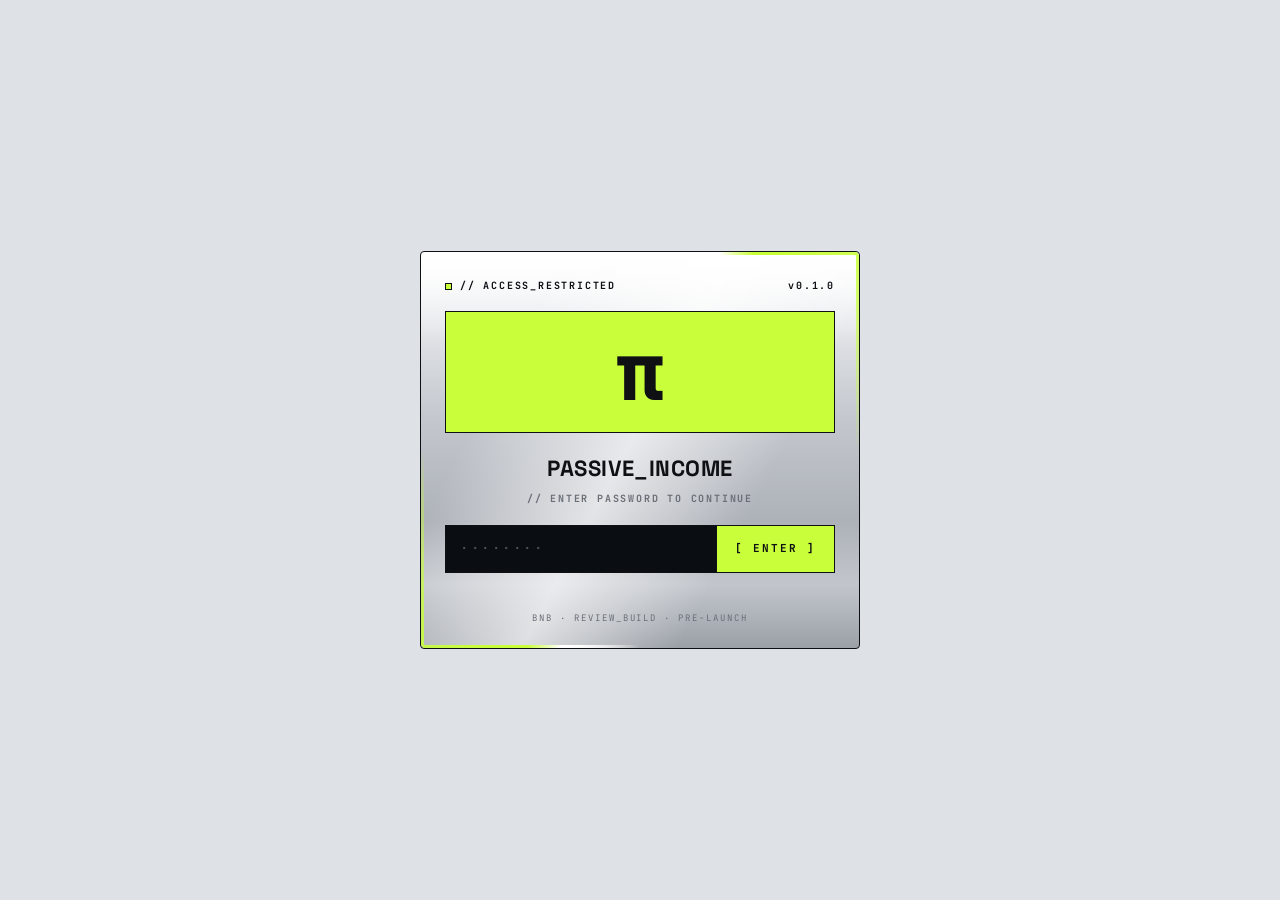
==== commit 364ccf02: "Preserve asset paths on the brandbook directory route" ====
--- a/brandbook/index.html
+++ b/brandbook/index.html
@@ -5,10 +5,10 @@
   <meta name="viewport" content="width=device-width, initial-scale=1.0" />
   <title>π - BRAND_BOOK · v0.1.0</title>
   <meta name="description" content="The π PASSIVE_INCOME brand book - identity, palette, typography, components, motion." />
-  <link rel="stylesheet" href="fonts.css" />
+  <link rel="stylesheet" href="/fonts.css" />
   <!-- access gate · loaded first so the blank-out rule applies at first paint -->
-  <link rel="stylesheet" href="gate.css" />
-  <script src="gate.js"></script>
+  <link rel="stylesheet" href="/gate.css" />
+  <script src="/gate.js"></script>
   <script>
     (function(){
       try {
@@ -17,9 +17,9 @@
       } catch (e) {}
     })();
   </script>
-  <link rel="stylesheet" href="styles.css" />
-  <link rel="stylesheet" href="bnb.css" />
-  <link rel="stylesheet" href="brandbook.css" />
+  <link rel="stylesheet" href="/styles.css" />
+  <link rel="stylesheet" href="/bnb.css" />
+  <link rel="stylesheet" href="/brandbook.css" />
 </head>
 <body class="bb-body">
 
@@ -1112,7 +1112,7 @@
     </svg>
   </button>
 
-  <script src="script.js"></script>
-  <script src="brandbook.js"></script>
+  <script src="/script.js"></script>
+  <script src="/brandbook.js"></script>
 </body>
 </html>
--- a/fonts.css
+++ b/fonts.css
@@ -0,0 +1,70 @@
+@font-face {
+  font-family: 'Inter';
+  font-style: normal;
+  font-weight: 400;
+  font-display: swap;
+  src: url(fonts/1b08e7fc267a5c7e1d61.ttf) format('truetype');
+}
+@font-face {
+  font-family: 'Inter';
+  font-style: normal;
+  font-weight: 500;
+  font-display: swap;
+  src: url(fonts/8c883f63b2c4157d9973.ttf) format('truetype');
+}
+@font-face {
+  font-family: 'Inter';
+  font-style: normal;
+  font-weight: 600;
+  font-display: swap;
+  src: url(fonts/e7a1aaf7eda9f2fad413.ttf) format('truetype');
+}
+@font-face {
+  font-family: 'Inter';
+  font-style: normal;
+  font-weight: 700;
+  font-display: swap;
+  src: url(fonts/b37284b5701b6b168dfc.ttf) format('truetype');
+}
+@font-face {
+  font-family: 'JetBrains Mono';
+  font-style: normal;
+  font-weight: 400;
+  font-display: swap;
+  src: url(fonts/44ce4a84f20d60f24539.ttf) format('truetype');
+}
+@font-face {
+  font-family: 'JetBrains Mono';
+  font-style: normal;
+  font-weight: 500;
+  font-display: swap;
+  src: url(fonts/3386a05f6ece969e4537.ttf) format('truetype');
+}
+@font-face {
+  font-family: 'JetBrains Mono';
+  font-style: normal;
+  font-weight: 700;
+  font-display: swap;
+  src: url(fonts/a1d92abc6b02a87faed2.ttf) format('truetype');
+}
+@font-face {
+  font-family: 'Space Grotesk';
+  font-style: normal;
+  font-weight: 500;
+  font-display: swap;
+  src: url(fonts/3e699ead1876244fa392.ttf) format('truetype');
+}
+@font-face {
+  font-family: 'Space Grotesk';
+  font-style: normal;
+  font-weight: 700;
+  font-display: swap;
+  src: url(fonts/3e756954468ff1cb302d.ttf) format('truetype');
+}
+@font-face {
+  font-family: 'VT323';
+  font-style: normal;
+  font-weight: 400;
+  font-display: swap;
+  src: url(fonts/954e44d25e0ccd643f4e.ttf) format('truetype');
+}
--- a/gate.css
+++ b/gate.css
@@ -0,0 +1,193 @@
+/* ==========================================================================
+   π — access gate · self-contained styles
+   ========================================================================== */
+
+/* While locked: light page bg, blank everything except the gate + liquid bg
+   canvas (so the binary cursor effect shows behind the gate). */
+html:not(.is-unlocked) body {
+  background: #dee1e5;
+  margin: 0;
+}
+html:not(.is-unlocked) body > *:not(#gate):not(.liquid-bg-canvas) {
+  display: none !important;
+}
+
+/* Restore the native mouse cursor — the main styles aggressively set
+   cursor: none on every element to enable the custom crosshair cursor,
+   but the custom cursor element is hidden during the gate. */
+html:not(.is-unlocked),
+html:not(.is-unlocked) *,
+html:not(.is-unlocked) *::before,
+html:not(.is-unlocked) *::after {
+  cursor: auto !important;
+}
+html:not(.is-unlocked) input,
+html:not(.is-unlocked) textarea {
+  cursor: text !important;
+}
+html:not(.is-unlocked) button,
+html:not(.is-unlocked) a {
+  cursor: pointer !important;
+}
+
+#gate {
+  position: fixed;
+  inset: 0;
+  z-index: 99999;
+  display: flex;
+  align-items: center;
+  justify-content: center;
+  padding: 24px;
+}
+
+/* metallic chrome panel + lime conic-gradient glow ring (matches the
+   contract-address card on the home page).  Reuses .glow-frame and
+   .glow-ring from styles.css — no need to redeclare @property --ca. */
+.gate-card {
+  position: relative;
+  isolation: isolate;
+  width: min(440px, 100%);
+  border: 1px solid #0e1014;
+  border-radius: 4px;
+  overflow: hidden;
+  padding: 26px 24px 22px;
+  background:
+    linear-gradient(118deg, transparent 22%, rgba(255, 255, 255, 0.65) 48%, transparent 72%),
+    linear-gradient(180deg, rgba(255, 255, 255, 0.95) 0%, rgba(255, 255, 255, 0) 24%),
+    linear-gradient(180deg,
+      #ffffff 0%,
+      #e8eaed 14%,
+      #c4c8ce 42%,
+      #adb1b8 68%,
+      #c2c6cc 84%,
+      #9ba0a7 100%);
+  font-family: 'JetBrains Mono', ui-monospace, SFMono-Regular, Consolas, monospace;
+}
+
+/* lift content above the spinning ring */
+.gate-content {
+  position: relative;
+  z-index: 3;
+}
+
+.gate-bar {
+  display: flex;
+  justify-content: space-between;
+  align-items: center;
+  font-size: 10px;
+  font-weight: 700;
+  letter-spacing: 0.18em;
+  color: #0e1014;
+  margin-bottom: 18px;
+}
+.gate-bar .gate-led {
+  display: inline-block;
+  width: 7px;
+  height: 7px;
+  background: #c8ff3a;
+  border: 1px solid #0e1014;
+  margin-right: 8px;
+  vertical-align: middle;
+  animation: gate-blink 1.6s steps(2, end) infinite;
+}
+@keyframes gate-blink { 50% { opacity: 0.25; } }
+
+.gate-glyph {
+  display: block;
+  text-align: center;
+  font-family: 'Space Grotesk', 'Inter', sans-serif;
+  font-weight: 700;
+  font-size: 88px;
+  line-height: 1;
+  background: #c8ff3a;
+  color: #0e1014;
+  border: 1px solid #0e1014;
+  padding: 14px 0 18px;
+  margin: 0 0 18px;
+  letter-spacing: -0.02em;
+}
+
+.gate-h {
+  text-align: center;
+  font-family: 'Space Grotesk', 'Inter', sans-serif;
+  font-size: 22px;
+  font-weight: 700;
+  letter-spacing: 0.02em;
+  color: #0e1014;
+  margin: 0 0 6px;
+}
+.gate-sub {
+  text-align: center;
+  font-size: 10px;
+  font-weight: 700;
+  letter-spacing: 0.18em;
+  color: #6a6f78;
+  margin-bottom: 18px;
+}
+
+.gate-form {
+  display: flex;
+  border: 1px solid #0e1014;
+  background: #0a0d12;
+}
+.gate-input {
+  flex: 1;
+  background: transparent;
+  border: none;
+  outline: none;
+  color: #c8ff3a;
+  caret-color: #c8ff3a;
+  font: inherit;
+  font-size: 14px;
+  letter-spacing: 0.04em;
+  padding: 12px 14px;
+  min-width: 0;
+}
+.gate-input::placeholder { color: #4a4f57; letter-spacing: 0.18em; }
+.gate-btn {
+  background: #c8ff3a;
+  color: #0e1014;
+  border: none;
+  border-left: 1px solid #0e1014;
+  font: inherit;
+  font-weight: 700;
+  font-size: 11px;
+  letter-spacing: 0.18em;
+  padding: 0 18px;
+  transition: filter .12s;
+}
+.gate-btn:hover { filter: brightness(1.06); }
+.gate-btn:active { filter: brightness(0.92); }
+
+.gate-err {
+  margin-top: 10px;
+  text-align: center;
+  font-size: 10px;
+  font-weight: 700;
+  letter-spacing: 0.18em;
+  color: #c0182e;
+  min-height: 12px;
+  visibility: hidden;
+}
+.gate-err.is-on { visibility: visible; }
+
+.gate-foot {
+  margin-top: 14px;
+  text-align: center;
+  font-size: 9px;
+  letter-spacing: 0.22em;
+  color: #6a6f78;
+}
+
+.gate-card.is-shake { animation: gate-shake 0.36s cubic-bezier(.36,.07,.19,.97); }
+@keyframes gate-shake {
+  10%, 90% { transform: translate3d(-2px, 0, 0); }
+  20%, 80% { transform: translate3d(4px, 0, 0); }
+  30%, 50%, 70% { transform: translate3d(-6px, 0, 0); }
+  40%, 60% { transform: translate3d(6px, 0, 0); }
+}
+
+@media (max-width: 480px) {
+  .gate-glyph { font-size: 64px; padding: 10px 0 14px; }
+  .gate-h { font-size: 18px; }
+}
--- a/styles.css
+++ b/styles.css
@@ -0,0 +1,2578 @@
+﻿/* ==========================================================================
+   Ï€ â€” PASSIVE_INCOME Â· clean hero Â· old-tech feel
+   ========================================================================== */
+
+:root {
+  --bg:        #dee1e5;
+  --bg-2:      #d2d6dc;
+  --panel:     #f4f5f7;
+  --panel-2:   #ffffff;
+  --line:      #b3b8c0;
+  --text:      #0e1014;
+  --text-dim:  #6a6f78;
+  --text-mute: #8b9099;
+  --lime:      #c8ff3a;
+  --dark-hl:   #0e1014;
+  /* "inverse contrast block" â€” dark in light mode, light in dark mode */
+  --inv-bg:    #0e1014;
+  --inv-fg:    #c8ff3a;
+
+  --mono:    'JetBrains Mono', ui-monospace, SFMono-Regular, Consolas, monospace;
+  --sans:    'Inter', system-ui, -apple-system, Segoe UI, sans-serif;
+  --display: 'Space Grotesk', 'Inter', sans-serif;
+
+  --maxw: 1200px;
+}
+
+* { box-sizing: border-box; }
+
+/* Anchor scroll offset — sticky topbar + cd-bar overlap section heads when
+   nav links jump. --cd-top is set dynamically (sysbar gap + topbar height);
+   add ~52px for the cd-bar's own height + a small breathing gap. */
+html { scroll-behavior: smooth; }
+:where(main, section)[id] {
+  scroll-margin-top: calc(var(--cd-top, 96px) + 52px);
+}
+
+html, body {
+  margin: 0;
+  padding: 0;
+  background: var(--bg);
+  color: var(--text);
+  font-family: var(--sans);
+  font-size: 15px;
+  line-height: 1.55;
+  -webkit-font-smoothing: antialiased;
+}
+/* liquid+binary cursor reveal â€” sits BEHIND content (z:-1)
+   absolute positioning at top of page means it scrolls AWAY when you scroll
+   down â€” the binary lives at the top, doesn't follow the viewport. */
+body { background: transparent; position: relative; }
+.liquid-bg-canvas {
+  position: absolute;
+  top: 0;
+  left: 0;
+  width: 100%;
+  /* JS sets actual height to the full document scrollHeight */
+  height: 100vh;
+  z-index: -1;
+  pointer-events: none;
+}
+@media (prefers-reduced-motion: reduce) {
+  .liquid-bg-canvas { display: none; }
+}
+a { color: inherit; text-decoration: none; }
+
+
+/* ==========================================================================
+   TV POWER-ON INTRO  (snappier Â· pure lime)
+   ========================================================================== */
+.tv-on {
+  position: fixed;
+  inset: 0;
+  z-index: 9999;
+  pointer-events: none;
+  overflow: hidden;
+  animation: tv-cleanup 0.05s 0.95s linear forwards;
+}
+.tv-bg {
+  position: absolute;
+  inset: 0;
+  background: #000000;
+  animation: tv-bg-out 0.40s 0.55s ease-out forwards;
+}
+.tv-line {
+  position: absolute;
+  left: 50%;
+  top: 50%;
+  width: 0;
+  height: 2px;
+  background: var(--lime);
+  box-shadow: 0 0 12px var(--lime), 0 0 28px var(--lime), 0 0 56px var(--lime);
+  transform: translate(-50%, -50%);
+  animation:
+    tv-line-x 0.20s 0.10s cubic-bezier(.2,.8,.2,1) forwards,
+    tv-line-y 0.25s 0.32s cubic-bezier(.4,0,.6,1) forwards,
+    tv-line-fade 0.30s 0.65s ease-out forwards;
+}
+@keyframes tv-line-x  { from { width: 0; }    to { width: 100%; } }
+@keyframes tv-line-y  { from { height: 2px; } to { height: 100%; } }
+@keyframes tv-line-fade { from { opacity: 1; } to { opacity: 0; } }
+@keyframes tv-bg-out  { from { opacity: 1; } to { opacity: 0; } }
+@keyframes tv-cleanup { to { visibility: hidden; } }
+
+/* respect motion preferences */
+@media (prefers-reduced-motion: reduce) {
+  .tv-on { display: none; }
+}
+
+
+/* ==========================================================================
+   CUSTOM CURSOR  (crosshair Â· mix-blend-mode: difference)
+   ========================================================================== */
+@media (hover: hover) and (pointer: fine) {
+  /* !important wins over per-element cursor:pointer on .btn / .copy-btn / etc.
+     so the default OS finger-pointer never shows alongside the crosshair */
+  *, *::before, *::after { cursor: none !important; }
+  input, textarea, [contenteditable] { cursor: text !important; }
+
+  .cursor {
+    position: fixed;
+    top: 0; left: 0;
+    width: 26px; height: 26px;
+    pointer-events: none;
+    z-index: 99998;
+    will-change: transform;
+  }
+  .cursor svg {
+    display: block;
+    width: 100%;
+    height: 100%;
+  }
+  .cursor.is-out { opacity: 0; }
+
+  /* lock-on targeting brackets â€” 1px, snug */
+  .lockon {
+    position: fixed;
+    top: 0; left: 0;
+    width: 0; height: 0;
+    pointer-events: none;
+    z-index: 99996;
+    opacity: 0;
+    transition:
+      opacity 0.12s ease-out,
+      transform 0.09s cubic-bezier(.2,.7,.2,1),
+      width    0.09s cubic-bezier(.2,.7,.2,1),
+      height   0.09s cubic-bezier(.2,.7,.2,1);
+  }
+  .lockon.is-on { opacity: 1; }
+  .lockon span {
+    position: absolute;
+    width: 7px;
+    height: 7px;
+    border: 1px solid var(--text);
+  }
+  .lockon .lo-tl { top: -4px;    left:  -4px;   border-right: none;  border-bottom: none; }
+  .lockon .lo-tr { top: -4px;    right: -4px;   border-left:  none;  border-bottom: none; }
+  .lockon .lo-bl { bottom: -4px; left:  -4px;   border-right: none;  border-top:    none; }
+  .lockon .lo-br { bottom: -4px; right: -4px;   border-left:  none;  border-top:    none; }
+}
+
+
+/* ==========================================================================
+   HIGHLIGHT BLOCKS
+   ========================================================================== */
+.hl {
+  display: inline-block;
+  padding: 0 8px;
+  margin: 0 1px;
+  line-height: 1.05;
+  font-weight: 700;
+}
+.hl-lime { background: var(--lime); color: #0e1014; }
+.hl-dark { background: var(--inv-bg); color: var(--inv-fg); }
+
+
+/* ==========================================================================
+   SYSTEM STATUS BAR (mac-menu inspired Â· Aidan Cullen)
+   ========================================================================== */
+.sysbar {
+  background: var(--bg-2);
+  border-bottom: 1px solid var(--line);
+  font-family: var(--mono);
+  font-size: 11px;
+  color: var(--text);
+  letter-spacing: .04em;
+  position: sticky;
+  top: 0;
+  z-index: 60;
+}
+.sysbar-inner {
+  max-width: var(--maxw);
+  margin: 0 auto;
+  padding: 5px 28px;
+  display: flex;
+  align-items: center;
+  justify-content: space-between;
+  gap: 16px;
+  height: 24px;
+}
+.sysbar-l, .sysbar-r {
+  display: flex;
+  align-items: center;
+  gap: 10px;
+}
+.sb-app { font-weight: 700; }
+.sb-net { color: var(--text-dim); }
+.sb-sep { color: var(--text-mute); }
+
+/* glowing LED â€” used in sysbar tally + stats STATUS row */
+.led {
+  display: inline-block;
+  width: 8px; height: 8px;
+  border-radius: 50%;
+  background: var(--lime);
+  box-shadow:
+    0 0 4px var(--lime),
+    0 0 10px rgba(200,255,58,0.7),
+    0 0 18px rgba(200,255,58,0.45);
+  animation: led-pulse 2.2s ease-in-out infinite;
+  vertical-align: middle;
+  flex-shrink: 0;
+}
+.led.led-sm {
+  width: 6px; height: 6px;
+  box-shadow:
+    0 0 3px var(--lime),
+    0 0 8px rgba(200,255,58,0.7);
+}
+@keyframes led-pulse {
+  0%, 70%, 100% {
+    opacity: 1;
+    box-shadow:
+      0 0 4px var(--lime),
+      0 0 10px rgba(200,255,58,0.7),
+      0 0 18px rgba(200,255,58,0.45);
+  }
+  85% {
+    opacity: 0.45;
+    box-shadow:
+      0 0 2px var(--lime),
+      0 0 4px rgba(200,255,58,0.3);
+  }
+}
+
+/* stats STATUS row value column needs flex to align dot + label */
+.stat-val {
+  display: inline-flex !important;
+  align-items: center;
+  gap: 8px;
+}
+
+
+/* ==========================================================================
+   TOPBAR
+   ========================================================================== */
+.top {
+  border-bottom: 1px solid var(--line);
+  background: var(--bg);
+  position: sticky;
+  top: 24px;
+  z-index: 50;
+}
+.top-inner {
+  max-width: var(--maxw);
+  margin: 0 auto;
+  padding: 16px 28px;
+  display: flex;
+  align-items: center;
+  justify-content: space-between;
+  gap: 24px;
+}
+
+.brand {
+  display: flex;
+  align-items: center;
+  gap: 12px;
+  font-family: var(--mono);
+  font-weight: 700;
+}
+.mark {
+  font-family: var(--mono);
+  font-size: 20px;
+  font-weight: 700;
+  color: var(--inv-fg);
+  padding: 2px 9px 4px;
+  line-height: 1;
+  border-radius: 3px;
+  /* dark steel chrome â€” light mode (lime Ï€ on gunmetal) */
+  background:
+    linear-gradient(180deg, rgba(255,255,255,0.20) 0%, rgba(255,255,255,0) 30%),
+    linear-gradient(180deg, #3a4048 0%, #262b33 18%, #1a1e25 50%, #14181f 88%, #0e1217 100%);
+  box-shadow:
+    inset 0 1px 0 rgba(255,255,255,0.22),
+    inset 0 -1px 0 rgba(0,0,0,0.55),
+    0 1px 2px rgba(0,0,0,0.25);
+}
+.brand-name { font-size: 13px; letter-spacing: .04em; color: var(--text); }
+.brand-tic  { font-size: 12px; color: var(--text-dim); }
+
+.nav {
+  display: flex;
+  gap: 4px;
+  font-family: var(--mono);
+  font-size: 12px;
+  letter-spacing: .04em;
+}
+.nav-item {
+  padding: 4px 8px;
+  border: 1px solid transparent;
+  color: var(--text-mute);
+  font-weight: 500;
+  transition: color .12s, background .12s, border-color .12s;
+}
+.nav-item:hover {
+  background: var(--lime);
+  color: #0e1014;
+  font-weight: 700;
+}
+.nav-item.is-active {
+  background: var(--lime);
+  color: #0e1014;
+  font-weight: 700;
+  border-color: var(--text);
+}
+
+.cta-mini {
+  font-family: var(--mono);
+  font-size: 12px;
+  font-weight: 700;
+  letter-spacing: .08em;
+  color: var(--inv-fg);
+  padding: 9px 14px;
+  border: 1px solid var(--inv-bg);
+  border-radius: 3px;
+  cursor: pointer;
+  transition: filter .15s;
+  /* dark steel chrome â€” light mode (lime text on gunmetal) */
+  background:
+    linear-gradient(180deg, rgba(255,255,255,0.20) 0%, rgba(255,255,255,0) 30%),
+    linear-gradient(180deg, #3a4048 0%, #262b33 18%, #1a1e25 50%, #14181f 88%, #0e1217 100%);
+  box-shadow:
+    inset 0 1px 0 rgba(255,255,255,0.22),
+    inset 0 -1px 0 rgba(0,0,0,0.55),
+    0 1px 2px rgba(0,0,0,0.25);
+}
+.cta-mini:hover  { filter: brightness(1.18); }
+.cta-mini:active { filter: brightness(0.92); transform: translateY(1px); }
+/* ==========================================================================
+   HERO
+   ========================================================================== */
+.hero {
+  max-width: var(--maxw);
+  margin: 0 auto;
+  padding: 72px 28px 56px;
+}
+.hero-grid {
+  display: grid;
+  grid-template-columns: 1.55fr 1fr;
+  gap: 56px;
+  align-items: stretch;
+}
+/* min-width:0 so the intro-glitch nowrap text can't inflate the left track
+   and shove the π logo around — fr tracks otherwise floor to min-content */
+.hero-grid > * { min-width: 0; }
+
+.hero-num {
+  font-family: var(--mono);
+  font-size: 12px;
+  color: var(--text-dim);
+  letter-spacing: .14em;
+  margin-bottom: 22px;
+  font-weight: 500;
+}
+.hero-title {
+  font-family: var(--display);
+  font-weight: 700;
+  font-size: clamp(34px, 4.6vw, 60px);
+  line-height: 1.05;
+  letter-spacing: -0.02em;
+  margin: 0 0 28px;
+  color: var(--text);
+}
+.hero-title .hl { padding: 2px 12px; line-height: 1; }
+
+.hero-sub {
+  max-width: 540px;
+  color: var(--text-dim);
+  font-size: 16px;
+  line-height: 1.55;
+  margin: 0 0 32px;
+}
+
+.hero-actions {
+  display: flex;
+  gap: 10px;
+  flex-wrap: wrap;
+  margin-bottom: 40px;
+}
+.btn {
+  font-family: var(--mono);
+  font-size: 12px;
+  font-weight: 700;
+  letter-spacing: .08em;
+  text-transform: uppercase;
+  padding: 14px 22px;
+  border: 1px solid var(--text);
+  background: var(--panel-2);
+  color: var(--text);
+  cursor: pointer;
+  transition: all .15s;
+}
+.btn:hover { background: var(--lime); color: #0e1014; }
+.btn-pri { background: var(--lime); color: #0e1014; }
+.btn-pri:hover { background: var(--inv-bg); color: var(--inv-fg); }
+
+
+/* ==========================================================================
+   CONTRACT
+   ========================================================================== */
+.contract {
+  border: 1px solid var(--text);
+  background:
+    linear-gradient(118deg, transparent 22%, rgba(255,255,255,0.65) 48%, transparent 72%),
+    linear-gradient(180deg, rgba(255,255,255,0.95) 0%, rgba(255,255,255,0) 24%),
+    linear-gradient(180deg,
+      #ffffff 0%,
+      #e8eaed 14%,
+      #c4c8ce 42%,
+      #adb1b8 68%,
+      #c2c6cc 84%,
+      #9ba0a7 100%);
+  padding: 16px 20px;
+  position: relative;
+  max-width: 640px;
+  box-shadow:
+    inset 0 1px 0 rgba(255,255,255,1),
+    inset 0 -1px 0 rgba(0,0,0,0.18),
+    0 6px 14px -4px rgba(0,0,0,0.20),
+    0 18px 38px -10px rgba(0,0,0,0.12);
+}
+/* corner + markers removed */
+.contract-label {
+  font-family: var(--mono);
+  font-size: 11px;
+  color: var(--text-dim);
+  letter-spacing: .16em;
+  margin-bottom: 8px;
+}
+.contract-row {
+  display: flex;
+  align-items: center;
+  justify-content: space-between;
+  gap: 12px;
+}
+.contract-row code {
+  font-family: var(--mono);
+  font-size: 13px;
+  color: var(--text);
+  word-break: break-all;
+  flex: 1;
+}
+.copy-btn {
+  font-family: var(--mono);
+  font-size: 11px;
+  font-weight: 700;
+  letter-spacing: .08em;
+  text-transform: uppercase;
+  padding: 6px 12px;
+  border: 1px solid var(--text);
+  background: var(--lime);
+  color: #0e1014;
+  cursor: pointer;
+}
+.copy-btn:hover { background: var(--inv-bg); color: var(--inv-fg); }
+.contract-note {
+  margin-top: 8px;
+  font-family: var(--mono);
+  font-size: 11px;
+  color: var(--text-mute);
+}
+
+
+/* ==========================================================================
+   STATS PANEL
+   ========================================================================== */
+.hero-right {
+  position: relative;
+  display: flex;
+  flex-direction: column;
+}
+
+.stats {
+  border: 1px solid var(--text);
+  background:
+    linear-gradient(118deg, transparent 22%, rgba(255,255,255,0.65) 48%, transparent 72%),
+    linear-gradient(180deg, rgba(255,255,255,0.95) 0%, rgba(255,255,255,0) 24%),
+    linear-gradient(180deg,
+      #ffffff 0%,
+      #e8eaed 14%,
+      #c4c8ce 42%,
+      #adb1b8 68%,
+      #c2c6cc 84%,
+      #9ba0a7 100%);
+  padding: 14px 18px;
+  position: relative;
+  max-width: 360px;
+  margin-left: auto;
+  box-shadow:
+    inset 0 1px 0 rgba(255,255,255,1),
+    inset 0 -1px 0 rgba(0,0,0,0.18),
+    0 6px 14px -4px rgba(0,0,0,0.20),
+    0 18px 38px -10px rgba(0,0,0,0.12);
+}
+/* corner + markers removed */
+.stats-row {
+  display: flex;
+  align-items: center;
+  justify-content: space-between;
+  font-family: var(--mono);
+  font-size: 12px;
+  padding: 9px 0;
+  border-bottom: 1px dashed var(--line);
+  letter-spacing: .04em;
+}
+.stats-row:last-child { border-bottom: 0; }
+.stats-row > span:first-child { color: var(--text-dim); }
+.stats-row > span:last-child  { color: var(--text); font-weight: 700; }
+.stats-row .hl { font-size: 11px; padding: 2px 8px; }
+
+
+/* ==========================================================================
+   SECTIONS
+   ========================================================================== */
+.container {
+  max-width: var(--maxw);
+  margin: 0 auto;
+  padding: 0 28px;
+}
+.section {
+  padding: 96px 0 112px;
+  border-top: 1px solid var(--line);
+  /* transparent so the liquid bg canvas (z:-1) shows through across all sections */
+  background: transparent;
+}
+.section-head { margin-bottom: 56px; }
+.section-num {
+  font-family: var(--mono);
+  font-size: 12px;
+  color: var(--text-dim);
+  letter-spacing: .14em;
+  margin-bottom: 18px;
+  font-weight: 500;
+}
+.section-title {
+  font-family: var(--display);
+  font-weight: 700;
+  font-size: clamp(30px, 4vw, 52px);
+  line-height: 1.05;
+  letter-spacing: -0.02em;
+  margin: 0 0 14px;
+  color: var(--text);
+}
+.section-title .hl { padding: 2px 12px; line-height: 1; }
+.section-sub {
+  font-family: var(--mono);
+  font-size: 13px;
+  color: var(--text-dim);
+  letter-spacing: .04em;
+  margin: 0;
+}
+
+
+/* ==========================================================================
+   MECHANICS â€” 4 cards + infographics
+   ========================================================================== */
+.grid-4 {
+  display: grid;
+  grid-template-columns: repeat(2, 1fr);
+  gap: 22px;
+}
+
+.mech-card {
+  position: relative;
+  border: 1px solid var(--text);
+  background:
+    /* diagonal sheen â€” visible polished highlight band */
+    linear-gradient(118deg, transparent 22%, rgba(255,255,255,0.65) 48%, transparent 72%),
+    /* top-edge gloss â€” strong specular */
+    linear-gradient(180deg, rgba(255,255,255,0.95) 0%, rgba(255,255,255,0) 24%),
+    /* polished steel vertical â€” clear light â†’ dark band â†’ reflection â†’ dark base */
+    linear-gradient(180deg,
+      #ffffff 0%,
+      #e8eaed 14%,
+      #c4c8ce 42%,
+      #adb1b8 68%,
+      #c2c6cc 84%,
+      #9ba0a7 100%);
+  padding: 20px 22px 22px;
+  display: flex;
+  flex-direction: column;
+  /* depth */
+  box-shadow:
+    inset 0 1px 0 rgba(255,255,255,1),
+    inset 0 -1px 0 rgba(0,0,0,0.18),
+    0 6px 14px -4px rgba(0,0,0,0.20),
+    0 18px 38px -10px rgba(0,0,0,0.12);
+}
+/* corner + markers removed */
+.mech-id {
+  font-family: var(--mono);
+  font-size: 11px;
+  letter-spacing: .14em;
+  color: var(--text-dim);
+  font-weight: 500;
+  margin-bottom: 12px;
+}
+.mech-h {
+  font-family: var(--mono);
+  font-size: 13px;
+  font-weight: 700;
+  letter-spacing: .04em;
+  color: #0e1014;
+  background: var(--lime);
+  display: inline-block;
+  padding: 3px 8px;
+  margin: 0 0 14px;
+  align-self: flex-start;
+}
+.mech-p {
+  font-family: var(--sans);
+  font-size: 13px;
+  line-height: 1.55;
+  color: var(--text-dim);
+  margin: 0 0 18px;
+}
+
+/* infograph chrome */
+.mech-graph {
+  margin: auto 0 0;
+  border: 1px solid var(--line);
+  background:
+    linear-gradient(180deg, var(--bg) 0%, var(--bg-2) 100%);
+  padding: 14px 12px 10px;
+  position: relative;
+  overflow: hidden;
+  /* recessed "instrument panel" â€” inner shadow on top edge sells the inset */
+  box-shadow:
+    inset 0 2px 4px rgba(0,0,0,0.10),
+    inset 0 1px 0 rgba(0,0,0,0.06),
+    inset 0 -1px 0 rgba(255,255,255,0.4);
+}
+/* very faint horizontal scanlines on the graph "screen" â€” sells the device feel */
+.mech-graph::after {
+  content: "";
+  position: absolute;
+  inset: 0;
+  pointer-events: none;
+  z-index: 1;
+  background-image: repeating-linear-gradient(
+    180deg,
+    transparent 0,
+    transparent 2px,
+    rgba(0,0,0,0.04) 3px,
+    transparent 4px
+  );
+}
+/* keep SVG + caption above the inner-graph scanline overlay */
+.mech-graph .g-svg,
+.mech-graph .mech-cap { position: relative; z-index: 2; }
+.mech-cap {
+  display: flex;
+  justify-content: space-between;
+  align-items: center;
+  gap: 12px;
+  font-family: var(--mono);
+  font-size: 10px;
+  letter-spacing: .14em;
+  color: var(--text-dim);
+  margin: 0 0 10px;
+  font-weight: 700;
+  position: relative;
+  z-index: 2;
+}
+.mech-cap-r {
+  display: inline-flex;
+  align-items: center;
+  gap: 6px;
+  color: var(--text);
+}
+
+/* (mech-scan removed) */
+.g-svg {
+  width: 100%;
+  height: auto;
+  display: block;
+}
+/* SVG component classes â€” flip with theme via vars */
+.g-svg .g-stroke    { stroke: var(--text); stroke-width: 1; }
+.g-svg .g-fill-lime {
+  fill: var(--lime);
+  filter:
+    drop-shadow(0 0 2px rgba(200,255,58,0.65))
+    drop-shadow(0 0 6px rgba(200,255,58,0.35));
+}
+.g-svg .g-fill-inv  { fill: var(--inv-bg); }
+.g-svg .g-axis      { stroke: var(--text); stroke-width: 1; }
+.g-svg .g-grid      { stroke: var(--line); stroke-width: 1; stroke-dasharray: 2 4; }
+.g-svg .g-curve     { fill: none; stroke: var(--text); stroke-width: 2; stroke-linecap: round; }
+.g-svg .g-area      { fill: var(--lime); opacity: .35; }
+.g-svg .g-dot       {
+  fill: var(--lime);
+  stroke: var(--text);
+  stroke-width: 1.5;
+  filter:
+    drop-shadow(0 0 2px rgba(200,255,58,0.7))
+    drop-shadow(0 0 5px rgba(200,255,58,0.45));
+}
+.g-svg .g-mid       {
+  stroke: var(--lime);
+  stroke-width: 1.5;
+  stroke-dasharray: 3 3;
+  filter: drop-shadow(0 0 3px rgba(200,255,58,0.5));
+}
+.g-svg .g-lbl       { font-family: var(--mono); font-size: 10px; letter-spacing: .04em; fill: var(--text-dim); font-weight: 500; }
+.g-svg .g-num       { font-family: var(--mono); font-size: 11px; font-weight: 700; fill: var(--text); }
+.g-svg .g-c         { text-anchor: middle; }
+.g-svg .g-r         { text-anchor: end; }
+.g-svg .g-on-inv    { fill: var(--inv-fg); }
+
+
+/* ==========================================================================
+   CHROME CARD SWEEP â€” WebGL generative light pass
+   Each card gets a per-card <canvas class="chrome-canvas"> overlay.
+   The shared shader output is drawn to it via drawImage; mix-blend-mode:screen
+   blends the bright sweep additively over the card's existing chrome gradient.
+   ========================================================================== */
+.mech-card,
+.calc-card,
+.stats,
+.step-card,
+.disc-card,
+.how-step,
+.contract {
+  position: relative;
+  overflow: hidden;
+}
+/* keep card content above the sweep canvas */
+.mech-card > *,
+.calc-card > *,
+.stats > *,
+.step-card > *,
+.disc-card > *,
+.how-step > * {
+  position: relative;
+  z-index: 2;
+}
+.chrome-canvas {
+  position: absolute;
+  top: 0;
+  left: 0;
+  width: 100%;
+  height: 100%;
+  pointer-events: none;
+  z-index: 1;
+  mix-blend-mode: screen;
+  opacity: 0.78;
+}
+@media (prefers-reduced-motion: reduce) {
+  .chrome-canvas { display: none; }
+}
+
+/* white-noise overlay â€” only on the hero Ï€ badge */
+.pi-noise-canvas {
+  position: absolute;
+  inset: 0;
+  width: 100%;
+  height: 100%;
+  pointer-events: none;
+  z-index: 1;
+  mix-blend-mode: overlay;
+  opacity: 0.18;
+}
+@media (prefers-reduced-motion: reduce) {
+  .pi-noise-canvas { display: none; }
+}
+
+
+/* ==========================================================================
+   GENERIC SCROLL-IN ENTRANCE â€” fade + slide up for chrome cards
+   the IntersectionObserver in script.js adds .is-in to elements below the fold
+   ========================================================================== */
+@media (prefers-reduced-motion: no-preference) {
+  .mech-card,
+  .how-step,
+  .calc-card,
+  .step-card,
+  .disc-card,
+  .rm-item,
+  .faq-item {
+    opacity: 0;
+    transform: translateY(22px);
+    transition:
+      opacity 0.7s cubic-bezier(.2, .8, .2, 1),
+      transform 0.75s cubic-bezier(.2, .8, .2, 1);
+    will-change: opacity, transform;
+  }
+  .mech-card.is-in,
+  .how-step.is-in,
+  .calc-card.is-in,
+  .step-card.is-in,
+  .disc-card.is-in,
+  .rm-item.is-in,
+  .faq-item.is-in {
+    opacity: 1;
+    transform: translateY(0);
+  }
+}
+
+
+/* ==========================================================================
+   INFOGRAPH ANIMATIONS â€” entrance + continuous pulse
+   ========================================================================== */
+
+/* entrance â€” bar grows horizontally from left */
+.g-svg .anim-grow-w {
+  transform: scaleX(0);
+  transform-origin: left;
+  transform-box: fill-box;
+  transition: transform 0.85s cubic-bezier(.2, .8, .2, 1);
+}
+.mech-card.is-in .anim-grow-w { transform: scaleX(1); }
+
+/* entrance â€” bar grows vertically from baseline */
+.g-svg .anim-grow-h {
+  transform: scaleY(0);
+  transform-origin: bottom;
+  transform-box: fill-box;
+  transition: transform 0.75s cubic-bezier(.2, .8, .2, 1);
+}
+.mech-card.is-in .anim-grow-h { transform: scaleY(1); }
+
+/* entrance â€” line/curve draws from start to end */
+.g-svg .anim-draw {
+  stroke-dasharray: 700;
+  stroke-dashoffset: 700;
+  transition: stroke-dashoffset 1.4s cubic-bezier(.4, 0, .2, 1) 0.15s;
+}
+.mech-card.is-in .anim-draw { stroke-dashoffset: 0; }
+
+/* dial arcs â€” apply lime glow to the drawn arc strokes */
+.g-svg .dial-arc {
+  filter:
+    drop-shadow(0 0 3px rgba(200,255,58,0.6))
+    drop-shadow(0 0 8px rgba(200,255,58,0.35));
+}
+
+/* entrance â€” fade in (for text labels, dots, area fill) */
+.g-svg .anim-fade {
+  opacity: 0;
+  transition: opacity 0.6s ease-out;
+}
+.mech-card.is-in .anim-fade { opacity: 1; }
+
+/* stagger delays â€” apply to ALL transition properties on these elements */
+.mech-card.is-in .stagger-2 { transition-delay: 0.18s; }
+.mech-card.is-in .stagger-3 { transition-delay: 0.34s; }
+.mech-card.is-in .stagger-4 { transition-delay: 0.50s; }
+
+/* continuous â€” gentle opacity pulse on lime fills */
+@keyframes g-pulse-slow {
+  0%, 100% { opacity: 1; }
+  50%      { opacity: 0.78; }
+}
+.mech-card.is-in .pulse-slow {
+  animation: g-pulse-slow 3.4s ease-in-out infinite;
+  /* a bit of delay so the entrance transitions complete first */
+  animation-delay: 1.2s;
+}
+
+/* continuous â€” markers gently grow/shrink */
+@keyframes g-pulse-dot {
+  0%, 100% { transform: scale(1); }
+  50%      { transform: scale(1.35); }
+}
+.mech-card.is-in .pulse-dot {
+  animation: g-pulse-dot 1.9s ease-in-out infinite;
+  animation-delay: 1.5s;
+  transform-origin: center;
+  transform-box: fill-box;
+}
+
+@media (prefers-reduced-motion: reduce) {
+  .g-svg .anim-grow-w,
+  .g-svg .anim-grow-h { transform: none; }
+  .g-svg .anim-draw   { stroke-dashoffset: 0; }
+  .g-svg .anim-fade   { opacity: 1; }
+  .pulse-slow,
+  .pulse-dot { animation: none !important; }
+}
+
+
+/* ==========================================================================
+   GLOW FRAME â€” thick crawling border with multiple comet points
+                two rings rotate in opposite directions; points pass each other
+   ========================================================================== */
+@property --ca {
+  syntax: '<angle>';
+  initial-value: 0deg;
+  inherits: false;
+}
+
+.glow-frame {
+  position: relative;
+  isolation: isolate;
+}
+
+/* the ring â€” thick lime border with multiple comet points (no halo â€” kept inside frame) */
+.glow-ring {
+  position: absolute;
+  inset: 0;
+  z-index: 2;
+  pointer-events: none;
+  border-radius: inherit;
+  padding: 3px;                          /* THICK frame */
+  background: conic-gradient(
+    from var(--ca, 0deg),
+    transparent 0deg,
+    rgba(255,255,255,0.95) 22deg,
+    rgba(200,255,58,1)     30deg,
+    rgba(200,255,58,0.4)   60deg,
+    transparent 90deg,
+    transparent 180deg,
+    rgba(255,255,255,0.95) 202deg,
+    rgba(200,255,58,1)     210deg,
+    rgba(200,255,58,0.4)   240deg,
+    transparent 270deg,
+    transparent 360deg
+  );
+  -webkit-mask:
+    linear-gradient(#000 0 0) content-box,
+    linear-gradient(#000 0 0);
+  -webkit-mask-composite: xor;
+          mask-composite: exclude;
+}
+.glow-cw  { animation: ring-cw  6s linear infinite; }
+.glow-ccw { animation: ring-ccw 6s linear infinite; }
+
+@keyframes ring-cw  { from { --ca:    0deg; } to { --ca:  360deg; } }
+@keyframes ring-ccw { from { --ca:  360deg; } to { --ca:    0deg; } }
+
+@supports not (background: conic-gradient(from 0deg, red, blue)) {
+  .glow-frame { box-shadow: inset 0 0 0 2px rgba(200,255,58,0.6); }
+  .glow-ring { display: none; }
+}
+@media (prefers-reduced-motion: reduce) {
+  .glow-ring { animation: none; }
+}
+
+
+/* ==========================================================================
+   STICKY COUNTDOWN BAR â€” slim LCD strip below the topbar, always visible
+   ========================================================================== */
+.cd-bar {
+  position: sticky;
+  top: var(--cd-top, 96px);   /* set dynamically by script.js to topbar's actual bottom */
+  z-index: 45;
+  background: linear-gradient(180deg, #0a0d12 0%, #14181f 100%);
+  border-top: 1px solid var(--line);
+  border-bottom: 1px solid var(--line);
+  padding: 8px 0;
+  overflow: hidden;
+  box-shadow:
+    inset 0 1px 2px rgba(0,0,0,0.5),
+    inset 0 -1px 0 rgba(255,255,255,0.04);
+}
+.cd-bar::after {
+  content: "";
+  position: absolute;
+  inset: 0;
+  pointer-events: none;
+  background-image: repeating-linear-gradient(
+    180deg, transparent 0, transparent 2px,
+    rgba(0,0,0,0.28) 3px, transparent 4px
+  );
+}
+.cd-bar-inner {
+  display: flex;
+  align-items: center;
+  justify-content: space-between;
+  gap: 18px;
+  position: relative;
+  z-index: 1;
+}
+.cd-bar-label,
+.cd-bar-status {
+  font-family: var(--mono);
+  font-size: 11px;
+  letter-spacing: .14em;
+  color: rgba(200,255,58,0.55);
+  font-weight: 700;
+  flex: 0 0 auto;
+}
+.cd-bar-status {
+  display: inline-flex;
+  align-items: center;
+  gap: 8px;
+}
+.cd-bar-time {
+  font-family: var(--mono);
+  font-weight: 700;
+  font-size: clamp(20px, 3.2vw, 32px);
+  color: var(--lime);
+  letter-spacing: -0.01em;
+  line-height: 1;
+  font-variant-numeric: tabular-nums;
+  text-shadow:
+    0 0 4px rgba(200,255,58,0.7),
+    0 0 14px rgba(200,255,58,0.45),
+    0 0 30px rgba(200,255,58,0.22);
+}
+
+
+/* ==========================================================================
+   HOW_IT_WORKS â€” plain-language 3-step explainer
+   ========================================================================== */
+.how-section { padding: 72px 0 80px; }
+
+.how-flow {
+  display: grid;
+  grid-template-columns: 1fr auto 1fr auto 1fr;
+  gap: 18px;
+  align-items: stretch;
+  margin-bottom: 56px;
+}
+.how-step {
+  border: 1px solid var(--text);
+  border-radius: 4px;
+  padding: 26px 26px 28px;
+  display: flex;
+  flex-direction: column;
+  /* same chrome as the other cards */
+  background:
+    linear-gradient(118deg, transparent 22%, rgba(255,255,255,0.65) 48%, transparent 72%),
+    linear-gradient(180deg, rgba(255,255,255,0.95) 0%, rgba(255,255,255,0) 24%),
+    linear-gradient(180deg,
+      #ffffff 0%,
+      #e8eaed 14%,
+      #c4c8ce 42%,
+      #adb1b8 68%,
+      #c2c6cc 84%,
+      #9ba0a7 100%);
+  box-shadow:
+    inset 0 1px 0 rgba(255,255,255,1),
+    inset 0 -1px 0 rgba(0,0,0,0.18),
+    0 6px 14px -4px rgba(0,0,0,0.20),
+    0 18px 38px -10px rgba(0,0,0,0.12);
+}
+.how-step-num {
+  display: inline-block;
+  font-family: var(--mono);
+  font-size: 11px;
+  font-weight: 700;
+  letter-spacing: .14em;
+  color: var(--text-dim);
+  margin-bottom: 14px;
+}
+.how-step-h {
+  font-family: var(--mono);
+  font-size: 13px;
+  font-weight: 700;
+  letter-spacing: .04em;
+  color: #0e1014;
+  background: var(--lime);
+  padding: 4px 10px;
+  display: inline-block;
+  align-self: flex-start;
+  margin-bottom: 16px;
+  border-radius: 3px;
+}
+.how-step-p {
+  font-family: var(--sans);
+  font-size: 15px;
+  line-height: 1.55;
+  color: var(--text);
+  margin: 0;
+}
+.how-step-p strong {
+  font-weight: 700;
+  background: var(--lime);
+  color: #0e1014;
+  padding: 0 6px;
+  border-radius: 3px;
+}
+.how-arrow {
+  align-self: center;
+  font-family: var(--mono);
+  font-weight: 700;
+  font-size: 36px;
+  color: var(--text);
+  line-height: 1;
+}
+
+/* the punchline below the 3 steps */
+.how-twist {
+  text-align: center;
+  padding: 36px 24px;
+  border-top: 1px dashed var(--line);
+  border-bottom: 1px dashed var(--line);
+}
+.how-twist-tag {
+  display: inline-block;
+  font-family: var(--mono);
+  font-size: 11px;
+  font-weight: 700;
+  letter-spacing: .18em;
+  background: var(--inv-bg);
+  color: var(--inv-fg);
+  padding: 4px 12px;
+  border-radius: 3px;
+  margin-bottom: 18px;
+}
+.how-twist-h {
+  font-family: var(--display);
+  font-weight: 700;
+  font-size: clamp(26px, 4vw, 44px);
+  line-height: 1.15;
+  letter-spacing: -0.02em;
+  color: var(--text);
+  margin: 0 0 28px;
+}
+.how-twist-h .hl { padding: 2px 12px; line-height: 1; }
+.how-twist-mults {
+  display: inline-flex;
+  gap: 14px;
+  margin-bottom: 18px;
+  flex-wrap: wrap;
+  justify-content: center;
+}
+.how-mult {
+  display: inline-flex;
+  align-items: center;
+  gap: 10px;
+  padding: 10px 16px 11px;
+  border: 1px solid #6a6f78;
+  border-radius: 4px;
+  font-family: var(--mono);
+  /* polished silver chrome â€” matches .cta-mini dark-mode look, always-on */
+  background:
+    linear-gradient(180deg, rgba(255,255,255,0.85) 0%, rgba(255,255,255,0) 24%),
+    linear-gradient(180deg,
+      #ffffff 0%,
+      #e8eaed 14%,
+      #c4c8ce 42%,
+      #adb1b8 68%,
+      #c2c6cc 84%,
+      #9ba0a7 100%);
+  box-shadow:
+    inset 0 1px 0 rgba(255,255,255,1),
+    inset 0 -1px 0 rgba(0,0,0,0.20),
+    0 1px 2px rgba(0,0,0,0.30),
+    0 4px 10px -4px rgba(0,0,0,0.35);
+}
+.how-mult-time {
+  font-size: 11px;
+  letter-spacing: .12em;
+  color: rgba(14,16,20,0.55);
+  font-weight: 700;
+}
+.how-mult-x {
+  font-size: 18px;
+  font-weight: 700;
+  color: #0e1014;
+  letter-spacing: -0.01em;
+}
+.how-mult-best {
+  /* lime chip stays â€” but with the same chrome bevel structure */
+  background:
+    linear-gradient(180deg, rgba(255,255,255,0.55) 0%, rgba(255,255,255,0) 30%),
+    linear-gradient(180deg, #d8ff5a 0%, #c8ff3a 50%, #a9e024 100%);
+  border-color: #8fbc1f;
+  box-shadow:
+    inset 0 1px 0 rgba(255,255,255,0.8),
+    inset 0 -1px 0 rgba(0,0,0,0.20),
+    0 1px 2px rgba(0,0,0,0.25),
+    0 4px 12px -4px rgba(168,224,36,0.55);
+}
+.how-mult-best .how-mult-time { color: rgba(14,16,20,0.65); }
+.how-mult-best .how-mult-x    { color: #0e1014; }
+.how-twist-p {
+  font-family: var(--mono);
+  font-size: 12px;
+  letter-spacing: .14em;
+  color: var(--text-dim);
+  margin: 0;
+}
+
+
+/* ==========================================================================
+   NEXT-DROP wrapping section â€” kept for backwards compat (now unused)
+   ========================================================================== */
+.next-drop {
+  padding: 56px 0 40px;
+}
+
+
+/* ==========================================================================
+   COUNTDOWN CARD â€” big LCD timer (lives in .next-drop now)
+   ========================================================================== */
+/* (no alt section bg â€” sections share the same bg) */
+
+
+/* ==========================================================================
+   SCROLL PROGRESS BAR â€” thin lime line at the very top
+   ========================================================================== */
+.scroll-progress {
+  position: fixed;
+  top: 0;
+  left: 0;
+  height: 2px;
+  width: 0;
+  background: var(--lime);
+  z-index: 1000;
+  pointer-events: none;
+  box-shadow:
+    0 0 4px var(--lime),
+    0 0 12px rgba(200,255,58,0.6),
+    0 0 24px rgba(200,255,58,0.3);
+  transition: width 0.05s linear;
+}
+
+
+/* ==========================================================================
+   PI BADGE  (replaces stats panel in hero right)
+   ========================================================================== */
+.pi-display {
+  position: relative;
+  border: 1px solid var(--text);
+  border-radius: 6px;
+  padding: 16px 22px 18px;
+  min-height: 380px;
+  /* push top down to align with the hero title (skips past hero-num row) */
+  margin-top: 42px;
+  /* fill the rest of the column down to the contract bottom */
+  flex: 1;
+  display: flex;
+  flex-direction: column;
+  overflow: hidden;
+  color: var(--inv-fg);
+  /* dark steel chrome â€” light mode */
+  background:
+    linear-gradient(180deg, rgba(255,255,255,0.20) 0%, rgba(255,255,255,0) 30%),
+    linear-gradient(180deg, #3a4048 0%, #262b33 18%, #1a1e25 50%, #14181f 88%, #0e1217 100%);
+  box-shadow:
+    inset 0 1px 0 rgba(255,255,255,0.22),
+    inset 0 -1px 0 rgba(0,0,0,0.55),
+    0 6px 14px -4px rgba(0,0,0,0.20),
+    0 18px 38px -10px rgba(0,0,0,0.12);
+}
+/* slow polished sweep â€” like light catching the surface */
+.pi-sweep {
+  position: absolute;
+  top: 0; bottom: 0;
+  left: 0;
+  width: 35%;
+  pointer-events: none;
+  z-index: 1;
+  background: linear-gradient(
+    105deg,
+    transparent 30%,
+    rgba(255,255,255,0.18) 50%,
+    transparent 70%
+  );
+  transform: translateX(-100%);
+  animation: pi-sweep 7s ease-in-out infinite;
+}
+@keyframes pi-sweep {
+  0%, 100% { transform: translateX(-100%); opacity: 0; }
+  18%      { opacity: 1; }
+  68%      { transform: translateX(360%); opacity: 1; }
+  85%      { opacity: 0; }
+}
+
+.pi-display-top,
+.pi-display-bottom {
+  display: flex;
+  justify-content: space-between;
+  align-items: center;
+  font-family: var(--mono);
+  font-size: 11px;
+  letter-spacing: .14em;
+  color: rgba(200,255,58,0.55);
+  font-weight: 700;
+  position: relative;
+  z-index: 2;
+}
+.pi-display-status {
+  display: inline-flex;
+  align-items: center;
+  gap: 6px;
+  color: var(--lime);
+}
+.pi-display-bottom { padding-top: 14px; border-top: 1px dashed rgba(200,255,58,0.22); }
+.pi-glyph-wrap {
+  flex: 1;
+  display: flex;
+  align-items: center;
+  justify-content: center;
+  position: relative;
+  z-index: 2;
+}
+.pi-glyph {
+  font-family: var(--mono);
+  font-weight: 700;
+  font-size: clamp(220px, 28vw, 360px);
+  /* tighten line box + raise so the visual center sits higher in the wrap */
+  line-height: 0.82;
+  transform: translateY(-6px);
+  color: var(--lime);
+  letter-spacing: -0.02em;
+  text-shadow:
+    0 -2px 0 rgba(0,0,0,0.55),
+    0 2px 0 rgba(255,255,255,0.06),
+    0 0 26px rgba(200,255,58,0.5),
+    0 0 64px rgba(200,255,58,0.25);
+  /* breathing pulse â€” slow lime glow inhale/exhale */
+  animation: pi-breathe 4.6s ease-in-out infinite;
+}
+@keyframes pi-breathe {
+  0%, 100% {
+    text-shadow:
+      0 -2px 0 rgba(0,0,0,0.55),
+      0 2px 0 rgba(255,255,255,0.06),
+      0 0 26px rgba(200,255,58,0.5),
+      0 0 64px rgba(200,255,58,0.25);
+  }
+  50% {
+    text-shadow:
+      0 -2px 0 rgba(0,0,0,0.55),
+      0 2px 0 rgba(255,255,255,0.06),
+      0 0 38px rgba(200,255,58,0.75),
+      0 0 100px rgba(200,255,58,0.4);
+  }
+}
+@media (prefers-reduced-motion: reduce) {
+  .pi-glyph { animation: none; }
+}
+/* ==========================================================================
+   STATS STRIP â€” horizontal data band between hero and mechanics
+   ========================================================================== */
+.stats-strip {
+  border-top: 1px solid var(--line);
+  border-bottom: 1px solid var(--line);
+  background: var(--bg-2);
+  padding: 16px 0;
+}
+.strip-grid {
+  display: grid;
+  grid-template-columns: repeat(8, 1fr);
+  gap: 0;
+}
+.strip-cell {
+  display: flex;
+  flex-direction: column;
+  gap: 5px;
+  padding: 6px 16px;
+  border-right: 1px dashed var(--line);
+  font-family: var(--mono);
+  transition: background .14s ease, transform .14s ease;
+}
+.strip-cell:hover { transform: translateY(-1px); }
+.strip-cell:hover .cell-value { filter: brightness(1.1); }
+.strip-cell:last-child { border-right: 0; }
+.cell-label {
+  font-size: 10px;
+  letter-spacing: .14em;
+  color: var(--text-dim);
+  font-weight: 500;
+}
+.cell-value {
+  font-size: 14px;
+  color: var(--text);
+  font-weight: 700;
+  letter-spacing: .02em;
+  font-variant-numeric: tabular-nums;
+}
+.cell-status {
+  display: inline-flex;
+  align-items: center;
+  gap: 6px;
+  font-size: 12px;
+}
+.cell-status .hl { font-size: 11px; padding: 2px 6px; }
+
+
+/* ==========================================================================
+   DISCLOSURE  (section 04)  â€” IS / IS NOT cards + closing band
+   ========================================================================== */
+.disc-grid {
+  display: grid;
+  grid-template-columns: 1fr 1fr;
+  gap: 22px;
+  margin-bottom: 64px;
+}
+.disc-card {
+  border: 1px solid var(--text);
+  border-radius: 4px;
+  padding: 26px 28px 30px;
+  position: relative;
+  /* same chrome as the other cards */
+  background:
+    linear-gradient(118deg, transparent 22%, rgba(255,255,255,0.65) 48%, transparent 72%),
+    linear-gradient(180deg, rgba(255,255,255,0.95) 0%, rgba(255,255,255,0) 24%),
+    linear-gradient(180deg,
+      #ffffff 0%,
+      #e8eaed 14%,
+      #c4c8ce 42%,
+      #adb1b8 68%,
+      #c2c6cc 84%,
+      #9ba0a7 100%);
+  box-shadow:
+    inset 0 1px 0 rgba(255,255,255,1),
+    inset 0 -1px 0 rgba(0,0,0,0.18),
+    0 6px 14px -4px rgba(0,0,0,0.20),
+    0 18px 38px -10px rgba(0,0,0,0.12);
+}
+.disc-id {
+  font-family: var(--mono);
+  font-size: 11px;
+  letter-spacing: .14em;
+  color: var(--text-dim);
+  font-weight: 500;
+  margin-bottom: 12px;
+}
+.disc-tag {
+  display: inline-block;
+  font-family: var(--mono);
+  font-size: 13px;
+  font-weight: 700;
+  letter-spacing: .14em;
+  padding: 4px 12px;
+  margin-bottom: 22px;
+  border-radius: 3px;
+}
+.disc-is .disc-tag {
+  background: var(--lime);
+  color: #0e1014;
+}
+.disc-isnt .disc-tag {
+  background: var(--inv-bg);
+  color: var(--inv-fg);
+}
+.disc-list {
+  list-style: none;
+  margin: 0;
+  padding: 0;
+}
+.disc-list li {
+  position: relative;
+  padding: 12px 0 12px 28px;
+  border-bottom: 1px dashed var(--line);
+  font-size: 15px;
+  line-height: 1.5;
+  color: var(--text);
+}
+.disc-list li:last-child { border-bottom: 0; }
+.disc-list li::before {
+  position: absolute;
+  left: 0;
+  top: 12px;
+  font-family: var(--mono);
+  font-size: 14px;
+  font-weight: 700;
+  line-height: 1.5;
+}
+.disc-is .disc-list li::before {
+  content: "+";
+  color: var(--lime);
+  text-shadow: 0 0 6px rgba(200,255,58,0.55);
+}
+.disc-isnt .disc-list li::before {
+  content: "âˆ’";
+  color: var(--text);
+}
+.disc-list em {
+  font-style: normal;
+  background: var(--lime);
+  color: #0e1014;
+  padding: 0 6px;
+}
+
+/* closing band â€” final CTA at end of page */
+.closing {
+  text-align: center;
+  border-top: 1px dashed var(--line);
+  padding-top: 56px;
+  margin-top: 8px;
+}
+.closing-meta {
+  font-family: var(--mono);
+  font-size: 11px;
+  letter-spacing: .18em;
+  color: var(--text-dim);
+  margin-bottom: 18px;
+  font-weight: 500;
+}
+.closing-h {
+  font-family: var(--display);
+  font-weight: 700;
+  font-size: clamp(40px, 5.6vw, 80px);
+  line-height: 1.05;
+  letter-spacing: -0.02em;
+  margin: 0 0 16px;
+  color: var(--text);
+}
+.closing-h .hl { padding: 4px 16px; line-height: 1; }
+.closing-sub {
+  font-family: var(--mono);
+  font-size: 13px;
+  letter-spacing: .04em;
+  color: var(--text-dim);
+  margin: 0 0 36px;
+}
+.closing-actions {
+  display: inline-flex;
+  gap: 12px;
+  flex-wrap: wrap;
+  justify-content: center;
+}
+
+
+/* ==========================================================================
+   SECTION DIVIDERS â€” between major sections
+   ========================================================================== */
+.sec-div {
+  max-width: var(--maxw);
+  margin: 0 auto;
+  padding: 0 28px;
+  font-family: var(--mono);
+  font-size: 10px;
+  letter-spacing: .18em;
+  color: var(--text-mute);
+  text-align: center;
+  position: relative;
+  font-weight: 500;
+  display: flex;
+  align-items: center;
+  gap: 16px;
+}
+.sec-div::before,
+.sec-div::after {
+  content: "";
+  flex: 1;
+  height: 0;
+  border-top: 1px dashed var(--line);
+}
+
+
+/* ==========================================================================
+   HOW_TO_BUY  (section 04)  â€” 3-step cards
+   ========================================================================== */
+.grid-3 {
+  display: grid;
+  grid-template-columns: repeat(3, 1fr);
+  gap: 22px;
+}
+.step-card {
+  position: relative;
+  border: 1px solid var(--text);
+  border-radius: 4px;
+  padding: 26px 24px 28px;
+  display: flex;
+  flex-direction: column;
+  /* same chrome as other cards */
+  background:
+    linear-gradient(118deg, transparent 22%, rgba(255,255,255,0.65) 48%, transparent 72%),
+    linear-gradient(180deg, rgba(255,255,255,0.95) 0%, rgba(255,255,255,0) 24%),
+    linear-gradient(180deg,
+      #ffffff 0%,
+      #e8eaed 14%,
+      #c4c8ce 42%,
+      #adb1b8 68%,
+      #c2c6cc 84%,
+      #9ba0a7 100%);
+  box-shadow:
+    inset 0 1px 0 rgba(255,255,255,1),
+    inset 0 -1px 0 rgba(0,0,0,0.18),
+    0 6px 14px -4px rgba(0,0,0,0.20),
+    0 18px 38px -10px rgba(0,0,0,0.12);
+}
+.step-num {
+  display: inline-block;
+  font-family: var(--mono);
+  font-size: 12px;
+  font-weight: 700;
+  letter-spacing: .14em;
+  color: #0e1014;
+  background: var(--lime);
+  padding: 4px 10px;
+  border-radius: 3px;
+  margin-bottom: 18px;
+  align-self: flex-start;
+}
+.step-h {
+  font-family: var(--mono);
+  font-size: 16px;
+  font-weight: 700;
+  letter-spacing: .06em;
+  color: var(--text);
+  margin: 0 0 10px;
+}
+.step-p {
+  font-size: 14px;
+  line-height: 1.55;
+  color: var(--text-dim);
+  margin: 0 0 18px;
+  flex: 1;
+}
+.step-link {
+  font-family: var(--mono);
+  font-size: 12px;
+  font-weight: 700;
+  letter-spacing: .08em;
+  color: var(--text);
+  border-bottom: 1px solid var(--text);
+  padding-bottom: 2px;
+  align-self: flex-start;
+}
+.step-link:hover { color: var(--lime); border-bottom-color: var(--lime); }
+
+
+/* ==========================================================================
+   ROADMAP  (section 05)  â€” vertical timeline
+   ========================================================================== */
+.roadmap-list {
+  list-style: none;
+  padding: 0;
+  margin: 0;
+  position: relative;
+}
+.rm-item {
+  position: relative;
+  display: grid;
+  grid-template-columns: 24px 1fr;
+  gap: 22px;
+  padding: 0 0 36px 0;
+}
+.rm-item:last-child { padding-bottom: 0; }
+.rm-marker {
+  position: relative;
+  z-index: 2;
+  display: flex;
+  align-items: flex-start;
+  justify-content: center;
+  padding-top: 4px;
+}
+.rm-marker .led {
+  width: 14px; height: 14px;
+  background: var(--bg);
+  border: 2px solid var(--text);
+  border-radius: 50%;
+  box-shadow: none;
+  animation: none;
+}
+.rm-done .rm-marker .led {
+  background: var(--lime);
+  border-color: var(--lime);
+  box-shadow:
+    0 0 6px var(--lime),
+    0 0 14px rgba(200,255,58,0.5);
+}
+.rm-active .rm-marker .led {
+  background: var(--lime);
+  border-color: var(--text);
+  box-shadow:
+    0 0 4px var(--lime),
+    0 0 12px rgba(200,255,58,0.6);
+  animation: led-pulse 2.2s ease-in-out infinite;
+}
+.rm-line {
+  position: absolute;
+  left: 11px;
+  top: 28px;
+  bottom: -6px;
+  width: 1px;
+  border-left: 1px dashed var(--line);
+  z-index: 1;
+}
+.rm-content {
+  padding-bottom: 4px;
+}
+.rm-tag {
+  display: inline-block;
+  font-family: var(--mono);
+  font-size: 10px;
+  font-weight: 700;
+  letter-spacing: .14em;
+  color: var(--text-dim);
+  border: 1px solid var(--line);
+  padding: 3px 8px;
+  border-radius: 3px;
+  margin-bottom: 10px;
+}
+.rm-done .rm-tag {
+  color: #0e1014;
+  background: var(--lime);
+  border-color: var(--lime);
+}
+.rm-active .rm-tag {
+  color: var(--inv-fg);
+  background: var(--inv-bg);
+  border-color: var(--inv-bg);
+}
+.rm-h {
+  font-family: var(--mono);
+  font-size: 18px;
+  font-weight: 700;
+  letter-spacing: .04em;
+  color: var(--text);
+  margin: 0 0 8px;
+}
+.rm-p {
+  font-size: 14px;
+  line-height: 1.55;
+  color: var(--text-dim);
+  margin: 0;
+  max-width: 640px;
+}
+
+
+/* ==========================================================================
+   FAQ  (section 06)  â€” accordion
+   ========================================================================== */
+.faq-list {
+  list-style: none;
+  padding: 0;
+  margin: 0;
+  border-top: 1px solid var(--line);
+}
+.faq-item {
+  border-bottom: 1px solid var(--line);
+}
+.faq-item details {
+  padding: 0;
+}
+.faq-item summary {
+  list-style: none;
+  cursor: pointer;
+  display: flex;
+  justify-content: space-between;
+  align-items: center;
+  padding: 22px 0;
+  gap: 16px;
+  transition: color .12s;
+}
+.faq-item summary::-webkit-details-marker { display: none; }
+.faq-q {
+  font-family: var(--mono);
+  font-size: 15px;
+  font-weight: 700;
+  letter-spacing: .02em;
+  color: var(--text);
+}
+.faq-toggle {
+  font-family: var(--mono);
+  font-size: 22px;
+  font-weight: 700;
+  color: var(--text-dim);
+  width: 28px;
+  height: 28px;
+  display: inline-flex;
+  align-items: center;
+  justify-content: center;
+  border: 1px solid var(--text);
+  border-radius: 3px;
+  background: var(--panel-2);
+  flex-shrink: 0;
+  transition: background .12s, transform .15s;
+}
+.faq-item details[open] .faq-toggle {
+  transform: rotate(45deg);
+  background: var(--lime);
+  color: #0e1014;
+}
+.faq-item summary:hover .faq-q { color: var(--lime); }
+.faq-a {
+  padding: 0 0 24px 0;
+  font-size: 14px;
+  line-height: 1.65;
+  color: var(--text-dim);
+  max-width: 720px;
+}
+
+
+/* ==========================================================================
+   FOOTER
+   ========================================================================== */
+.footer {
+  background: var(--bg-2);
+  border-top: 1px solid var(--line);
+  padding: 56px 0 0;
+  margin-top: 8px;
+}
+.footer-grid {
+  display: grid;
+  grid-template-columns: 1.4fr 1fr 1fr 1.4fr;
+  gap: 36px;
+  padding-bottom: 48px;
+}
+.footer-brand {
+  display: flex;
+  align-items: flex-start;
+  gap: 14px;
+}
+.footer-mark {
+  font-family: var(--mono);
+  font-weight: 700;
+  font-size: 28px;
+  color: var(--inv-fg);
+  padding: 4px 12px 6px;
+  line-height: 1;
+  border-radius: 4px;
+  background:
+    linear-gradient(180deg, rgba(255,255,255,0.20) 0%, rgba(255,255,255,0) 30%),
+    linear-gradient(180deg, #3a4048 0%, #262b33 18%, #1a1e25 50%, #14181f 88%, #0e1217 100%);
+  box-shadow:
+    inset 0 1px 0 rgba(255,255,255,0.22),
+    inset 0 -1px 0 rgba(0,0,0,0.55),
+    0 1px 2px rgba(0,0,0,0.25);
+}
+.footer-brand-meta {
+  display: flex;
+  flex-direction: column;
+  gap: 4px;
+  padding-top: 2px;
+}
+.footer-brand-name {
+  font-family: var(--mono);
+  font-size: 13px;
+  font-weight: 700;
+  letter-spacing: .04em;
+  color: var(--text);
+}
+.footer-brand-tag {
+  font-family: var(--mono);
+  font-size: 11px;
+  color: var(--text-dim);
+  letter-spacing: .04em;
+}
+.footer-chain {
+  font-family: var(--mono);
+  font-size: 11px;
+  font-weight: 700;
+  color: var(--text);
+  letter-spacing: .14em;
+  margin-top: 6px;
+  display: inline-block;
+  padding: 3px 8px;
+  background: var(--lime);
+  color: #0e1014;
+  border-radius: 3px;
+  align-self: flex-start;
+}
+.footer-col {
+  display: flex;
+  flex-direction: column;
+  gap: 10px;
+}
+.footer-col-h {
+  font-family: var(--mono);
+  font-size: 11px;
+  font-weight: 700;
+  letter-spacing: .14em;
+  color: var(--text-dim);
+  margin-bottom: 4px;
+}
+.footer-link {
+  font-family: var(--mono);
+  font-size: 12px;
+  letter-spacing: .04em;
+  color: var(--text);
+  transition: color .12s;
+}
+.footer-link:hover { color: var(--lime); }
+
+.footer-contract {
+  display: flex;
+  flex-direction: column;
+  gap: 10px;
+}
+.footer-ca {
+  font-family: var(--mono);
+  font-size: 11px;
+  color: var(--text);
+  word-break: break-all;
+  background: var(--panel);
+  border: 1px solid var(--line);
+  padding: 10px 12px;
+  border-radius: 3px;
+  line-height: 1.4;
+}
+.footer-contract .copy-btn { align-self: flex-start; }
+
+.footer-bar {
+  border-top: 1px dashed var(--line);
+  padding: 18px 0;
+  display: flex;
+  align-items: center;
+  justify-content: center;
+  gap: 14px;
+  flex-wrap: wrap;
+  font-family: var(--mono);
+  font-size: 11px;
+  letter-spacing: .14em;
+  color: var(--text-mute);
+}
+.footer-sep { color: var(--text-mute); }
+.footer-bar-link {
+  font-family: var(--mono);
+  font-size: 11px;
+  letter-spacing: .14em;
+  font-weight: 700;
+  color: var(--text);
+  background: var(--lime);
+  padding: 3px 10px;
+  border-radius: 3px;
+  transition: filter .12s;
+}
+.footer-bar-link:hover { filter: brightness(1.08); }
+
+
+/* ==========================================================================
+   SCROLL-TO-TOP â€” fixed bottom-right, appears after hero
+   ========================================================================== */
+.scroll-top {
+  position: fixed;
+  bottom: 16px;
+  right: 16px;
+  z-index: 95;
+  width: 40px;
+  height: 40px;
+  border: 1px solid var(--inv-bg);
+  border-radius: 4px;
+  cursor: pointer;
+  color: var(--inv-fg);
+  display: inline-flex;
+  align-items: center;
+  justify-content: center;
+  transition: filter .15s, opacity .25s ease, transform .25s ease;
+  opacity: 0;
+  pointer-events: none;
+  transform: translateY(8px);
+  background:
+    linear-gradient(180deg, rgba(255,255,255,0.20) 0%, rgba(255,255,255,0) 30%),
+    linear-gradient(180deg, #3a4048 0%, #262b33 18%, #1a1e25 50%, #14181f 88%, #0e1217 100%);
+  box-shadow:
+    inset 0 1px 0 rgba(255,255,255,0.22),
+    inset 0 -1px 0 rgba(0,0,0,0.55),
+    0 1px 3px rgba(0,0,0,0.3);
+}
+.scroll-top.is-visible {
+  opacity: 1;
+  pointer-events: auto;
+  transform: translateY(0);
+}
+.scroll-top svg { width: 16px; height: 16px; }
+.scroll-top:hover  { filter: brightness(1.18); }
+.scroll-top:active { filter: brightness(0.92); transform: translateY(1px); }
+/* (cursor rain removed â€” replaced with canvas-based neon trail in JS) */
+
+
+
+
+/* subtle rounded corners on all cards + their inner LCD screens */
+.contract,
+.stats,
+.mech-card,
+.calc-card,
+.countdown {
+  border-radius: 4px;
+}
+.mech-graph,
+.countdown-display,
+.calc-readout {
+  border-radius: 2px;
+}
+
+.countdown {
+  border: 1px solid var(--text);
+  background:
+    linear-gradient(118deg, transparent 22%, rgba(255,255,255,0.65) 48%, transparent 72%),
+    linear-gradient(180deg, rgba(255,255,255,0.95) 0%, rgba(255,255,255,0) 24%),
+    linear-gradient(180deg,
+      #ffffff 0%,
+      #e8eaed 14%,
+      #c4c8ce 42%,
+      #adb1b8 68%,
+      #c2c6cc 84%,
+      #9ba0a7 100%);
+  position: relative;
+  margin-bottom: 40px;
+  box-shadow:
+    inset 0 1px 0 rgba(255,255,255,1),
+    inset 0 -1px 0 rgba(0,0,0,0.18),
+    0 6px 14px -4px rgba(0,0,0,0.20),
+    0 18px 38px -10px rgba(0,0,0,0.12);
+}
+.countdown-head {
+  display: flex;
+  justify-content: space-between;
+  align-items: center;
+  padding: 12px 18px;
+  border-bottom: 1px solid var(--line);
+  background: var(--bg-2);
+  font-family: var(--mono);
+  font-size: 11px;
+  letter-spacing: .14em;
+  color: var(--text-dim);
+  font-weight: 700;
+}
+.countdown-status {
+  display: inline-flex;
+  align-items: center;
+  gap: 6px;
+  color: var(--text);
+}
+.countdown-display {
+  position: relative;
+  background: linear-gradient(180deg, #0d1117 0%, #14181f 100%);
+  padding: 36px 20px 22px;
+  text-align: center;
+  /* recessed screen */
+  box-shadow:
+    inset 0 3px 8px rgba(0,0,0,0.5),
+    inset 0 1px 0 rgba(0,0,0,0.4),
+    inset 0 -1px 0 rgba(255,255,255,0.06);
+}
+.countdown-display::after {
+  /* phosphor scanlines */
+  content: "";
+  position: absolute;
+  inset: 0;
+  pointer-events: none;
+  background-image: repeating-linear-gradient(
+    180deg, transparent 0, transparent 2px,
+    rgba(0,0,0,0.28) 3px, transparent 4px
+  );
+}
+.cd-time {
+  font-family: var(--mono);
+  font-weight: 700;
+  font-size: clamp(54px, 10vw, 120px);
+  line-height: 1;
+  color: var(--lime);
+  letter-spacing: -0.01em;
+  font-variant-numeric: tabular-nums;
+  text-shadow:
+    0 0 6px rgba(200,255,58,0.7),
+    0 0 18px rgba(200,255,58,0.5),
+    0 0 40px rgba(200,255,58,0.25);
+  position: relative;
+  z-index: 1;
+  display: block;
+}
+.cd-labels {
+  display: flex;
+  justify-content: center;
+  gap: clamp(58px, 10vw, 120px);
+  margin-top: 4px;
+  font-family: var(--mono);
+  font-size: 10px;
+  letter-spacing: .3em;
+  color: rgba(200,255,58,0.5);
+  position: relative;
+  z-index: 1;
+}
+.countdown-foot {
+  display: flex;
+  justify-content: center;
+  align-items: center;
+  gap: 14px;
+  padding: 12px 18px;
+  border-top: 1px solid var(--line);
+  background: var(--bg-2);
+  font-family: var(--mono);
+  font-size: 11px;
+  letter-spacing: .14em;
+  color: var(--text-dim);
+  font-weight: 500;
+}
+
+
+/* ==========================================================================
+   CALCULATOR  (section 03)
+   ========================================================================== */
+.calc-grid {
+  display: grid;
+  grid-template-columns: 1fr 1fr;
+  gap: 22px;
+}
+.calc-card {
+  border: 1px solid var(--text);
+  background:
+    linear-gradient(118deg, transparent 22%, rgba(255,255,255,0.65) 48%, transparent 72%),
+    linear-gradient(180deg, rgba(255,255,255,0.95) 0%, rgba(255,255,255,0) 24%),
+    linear-gradient(180deg,
+      #ffffff 0%,
+      #e8eaed 14%,
+      #c4c8ce 42%,
+      #adb1b8 68%,
+      #c2c6cc 84%,
+      #9ba0a7 100%);
+  position: relative;
+  display: flex;
+  flex-direction: column;
+  box-shadow:
+    inset 0 1px 0 rgba(255,255,255,1),
+    inset 0 -1px 0 rgba(0,0,0,0.18),
+    0 6px 14px -4px rgba(0,0,0,0.20),
+    0 18px 38px -10px rgba(0,0,0,0.12);
+}
+.calc-bar {
+  display: flex;
+  justify-content: space-between;
+  align-items: center;
+  padding: 10px 16px;
+  border-bottom: 1px solid var(--line);
+  background: var(--bg-2);
+  font-family: var(--mono);
+  font-size: 11px;
+  letter-spacing: .14em;
+  color: var(--text);
+  font-weight: 700;
+}
+.calc-bar-r {
+  display: inline-flex;
+  align-items: center;
+  gap: 6px;
+  color: var(--text-dim);
+  font-weight: 500;
+}
+
+/* cycle toggle in the projected_yield card header */
+.cycle-toggle {
+  display: inline-flex;
+  border: 1px solid var(--text);
+  border-radius: 3px;
+  overflow: hidden;
+}
+.cycle-toggle button {
+  padding: 3px 9px;
+  font-family: var(--mono);
+  font-size: 10px;
+  font-weight: 700;
+  letter-spacing: .08em;
+  color: var(--text);
+  background: transparent;
+  border: 0;
+  cursor: pointer;
+  transition: background .12s, color .12s;
+}
+.cycle-toggle button + button {
+  border-left: 1px solid var(--text);
+}
+.cycle-toggle button:hover:not(.is-on) {
+  background: var(--text);
+  color: var(--lime);
+}
+.cycle-toggle button.is-on {
+  background: var(--lime);
+  color: #0e1014;
+}
+.calc-body {
+  padding: 22px 24px 26px;
+  flex: 1;
+  display: flex;
+  flex-direction: column;
+}
+/* push the wallet lookup row to the bottom of the input card */
+.calc-lookup { margin-top: auto; }
+
+.calc-row {
+  display: grid;
+  grid-template-columns: 110px 1fr;
+  align-items: center;
+  gap: 14px;
+  margin-bottom: 16px;
+}
+.calc-lbl {
+  font-family: var(--mono);
+  font-size: 12px;
+  letter-spacing: .12em;
+  color: var(--text-dim);
+  font-weight: 700;
+}
+.calc-input-wrap {
+  display: flex;
+  align-items: stretch;
+  border: 1px solid var(--text);
+  background: var(--panel-2);
+  font-family: var(--mono);
+}
+.calc-input-wrap input {
+  border: 0;
+  outline: 0;
+  background: transparent;
+  font-family: var(--mono);
+  font-size: 16px;
+  font-weight: 700;
+  color: var(--text);
+  padding: 10px 12px;
+  width: 100%;
+  min-width: 0;
+}
+.calc-input-wrap input::-webkit-outer-spin-button,
+.calc-input-wrap input::-webkit-inner-spin-button {
+  -webkit-appearance: none; margin: 0;
+}
+.calc-input-wrap input { -moz-appearance: textfield; }
+.calc-unit {
+  background: var(--text);
+  color: var(--lime);
+  padding: 10px 12px;
+  font-size: 14px;
+  font-weight: 700;
+  display: inline-flex;
+  align-items: center;
+  letter-spacing: .04em;
+}
+.calc-unit-l { padding: 10px 12px; }
+
+.calc-pills {
+  display: inline-flex;
+  gap: 4px;
+  flex-wrap: wrap;
+}
+.calc-pills button {
+  padding: 9px 14px;
+  border: 1px solid var(--text);
+  background: transparent;
+  color: var(--text);
+  font-family: var(--mono);
+  font-size: 12px;
+  font-weight: 700;
+  letter-spacing: .08em;
+  text-transform: uppercase;
+  transition: background .12s, color .12s;
+}
+.calc-pills button:hover { background: var(--lime); color: #0e1014; }
+.calc-pills button.is-on { background: var(--lime); color: #0e1014; }
+
+.calc-meta {
+  margin-top: 18px;
+  font-family: var(--mono);
+  font-size: 10px;
+  letter-spacing: .14em;
+  color: var(--text-mute);
+}
+
+/* wallet lookup row */
+.calc-lookup .calc-input-wrap input {
+  font-size: 12px;
+  letter-spacing: 0;
+  font-weight: 500;
+}
+.calc-lookup .calc-input-wrap input::placeholder {
+  color: var(--text-mute);
+  font-weight: 400;
+}
+.lookup-btn {
+  background: var(--inv-bg);
+  color: var(--inv-fg);
+  padding: 10px 14px;
+  font-family: var(--mono);
+  font-size: 11px;
+  font-weight: 700;
+  letter-spacing: .08em;
+  border: 0;
+  border-left: 1px solid var(--text);
+  cursor: pointer;
+  transition: filter .12s;
+  white-space: nowrap;
+}
+.lookup-btn:hover  { filter: brightness(1.18); }
+.lookup-btn:active { filter: brightness(0.92); }
+.lookup-btn:disabled { cursor: wait; opacity: 0.7; }
+.lookup-btn.is-found {
+  background: var(--lime);
+  color: #0e1014;
+}
+
+/* LCD readout for projected yield */
+.calc-readout {
+  background: linear-gradient(180deg, #0d1117 0%, #14181f 100%);
+  padding: 22px 22px 24px;
+  position: relative;
+  overflow: hidden;
+  box-shadow:
+    inset 0 3px 8px rgba(0,0,0,0.5),
+    inset 0 1px 0 rgba(0,0,0,0.4),
+    inset 0 -1px 0 rgba(255,255,255,0.06);
+  flex: 1;
+}
+.calc-readout::after {
+  content: "";
+  position: absolute;
+  inset: 0;
+  pointer-events: none;
+  background-image: repeating-linear-gradient(
+    180deg, transparent 0, transparent 2px,
+    rgba(0,0,0,0.28) 3px, transparent 4px
+  );
+}
+.cv-row {
+  display: flex;
+  justify-content: space-between;
+  align-items: baseline;
+  font-family: var(--mono);
+  font-size: 14px;
+  font-weight: 500;
+  color: rgba(200,255,58,0.55);
+  padding: 8px 0;
+  border-bottom: 1px dashed rgba(200,255,58,0.18);
+  position: relative;
+  z-index: 1;
+  letter-spacing: .06em;
+}
+.cv-row:last-child { border-bottom: 0; }
+.cv-row.big {
+  border-top: 1px dashed rgba(200,255,58,0.3);
+  border-bottom: 1px dashed rgba(200,255,58,0.3);
+  padding: 10px 0;
+  margin: 8px 0;
+}
+.cv {
+  color: var(--lime);
+  font-weight: 400;
+  text-shadow: 0 0 6px rgba(200,255,58,0.5);
+  font-variant-numeric: tabular-nums;
+}
+.cv-big {
+  font-size: 26px;
+  font-weight: 700;
+  color: var(--lime);
+  text-shadow:
+    0 0 8px rgba(200,255,58,0.7),
+    0 0 18px rgba(200,255,58,0.35);
+  font-variant-numeric: tabular-nums;
+  letter-spacing: -0.01em;
+}
+
+
+/* ==========================================================================
+   RESPONSIVE â€” comprehensive mobile pass
+   breakpoints: 1100 (slight), 980 (tablet), 600 (phone), 380 (tiny)
+   ========================================================================== */
+
+/* tablet landscape â€” slight tightening */
+@media (max-width: 1100px) {
+  .grid-3 { gap: 18px; }
+  .grid-4 { gap: 18px; }
+  .calc-grid { gap: 18px; }
+  .disc-grid { gap: 18px; }
+}
+
+/* tablet portrait â€” major layout reflow */
+@media (max-width: 980px) {
+  .nav { display: none; }
+  .top-inner { padding: 14px 22px; }
+  .sysbar-inner { padding: 5px 22px; }
+
+  /* sticky countdown bar â€” slimmer; --cd-top set by JS handles the offset */
+  .cd-bar { padding: 6px 0; }
+  .cd-bar-time { font-size: clamp(18px, 4vw, 26px); }
+
+  /* how-it-works flow stacks vertically with arrows turning down */
+  .how-flow { grid-template-columns: 1fr; gap: 14px; }
+  .how-arrow { transform: rotate(90deg); align-self: center; }
+
+  .hero-grid { grid-template-columns: 1fr; gap: 32px; }
+  .pi-display { min-height: 280px; margin-top: 0; }
+  .pi-glyph { font-size: clamp(180px, 30vw, 280px); }
+
+  .grid-4 { grid-template-columns: repeat(2, 1fr); }
+  .grid-3 { grid-template-columns: 1fr; }
+  .calc-grid { grid-template-columns: 1fr; }
+  .disc-grid { grid-template-columns: 1fr; }
+
+  .strip-grid { grid-template-columns: repeat(4, 1fr); row-gap: 14px; }
+  .strip-cell:nth-child(4) { border-right: 0; }
+
+  .next-drop { padding: 32px 0 24px; }
+  .countdown-display { padding: 28px 18px 18px; }
+  .cd-time { font-size: clamp(54px, 12vw, 92px); }
+  .cd-labels { gap: clamp(40px, 9vw, 90px); }
+
+  .section { padding: 64px 0 72px; }
+  .section-head { margin-bottom: 36px; }
+
+  .footer-grid { grid-template-columns: 1fr 1fr; }
+  .footer-brand, .footer-contract { grid-column: 1 / -1; }
+
+  .closing-h { font-size: clamp(34px, 6vw, 60px); }
+}
+
+/* phone â€” single-column, tighter padding, smaller LCDs */
+@media (max-width: 600px) {
+  .container { padding: 0 16px; }
+
+  /* cd-bar slimmer on phone; --cd-top set by JS handles the offset */
+  .cd-bar { padding: 5px 0; }
+  .cd-bar-inner { gap: 10px; flex-wrap: wrap; justify-content: center; text-align: center; }
+  .cd-bar-label { display: none; } /* hide label, just timer + status */
+  .cd-bar-time { font-size: 22px; }
+  .cd-bar-status { font-size: 9px; letter-spacing: .12em; }
+
+  /* how_it_works â€” tighter */
+  .how-section { padding: 48px 0 56px; }
+  .how-step { padding: 20px 18px 22px; }
+  .how-step-p { font-size: 13px; }
+  .how-twist { padding: 28px 16px; }
+  .how-mult { padding: 6px 10px; }
+  .how-mult-x { font-size: 16px; }
+
+  /* sysbar */
+  .sysbar-inner { padding: 5px 16px; height: auto; }
+  .sb-app { font-size: 10px; }
+  .sb-net { display: none; }
+  #sb-clock { font-size: 10px; }
+
+  /* topbar */
+  .top-inner { padding: 12px 16px; gap: 12px; }
+  .brand-tic { display: none; }
+  .brand-name { font-size: 12px; }
+  .mark { font-size: 18px; padding: 2px 8px 4px; }
+  .cta-mini { font-size: 11px; padding: 7px 12px; }
+
+  /* HERO */
+  .hero { padding: 32px 16px 0; }
+  .hero-num { font-size: 11px; margin-bottom: 14px; }
+  .hero-title {
+    font-size: clamp(28px, 8.5vw, 44px) !important;
+    /* allow wrapping on narrow viewports â€” but keep JS-set height + overflow
+       locked so glitch char-width changes don't bounce the layout */
+    white-space: normal !important;
+  }
+  .hero-title .hl { padding: 2px 8px !important; }
+  .hero-sub { font-size: 14px; margin-bottom: 22px; max-width: none; }
+  .hero-actions { gap: 8px; margin-bottom: 28px; }
+  .hero-actions .btn { flex: 1 0 calc(50% - 4px); padding: 13px 14px; font-size: 11px; }
+
+  /* contract block */
+  .contract { padding: 14px 16px; }
+  .contract-row { flex-direction: column; align-items: flex-start; gap: 10px; }
+  .contract-row code { font-size: 10px; word-break: break-all; width: 100%; }
+  .contract-note { font-size: 10px; }
+
+  /* Ï€ badge â€” hidden on phone (small Ï€ in topbar is enough brand presence;
+     this also makes the only remaining gap (CA â†’ countdown) automatically
+     consistent) */
+  .hero-right { display: none; }
+
+  /* countdown */
+  .next-drop { padding: 24px 0 20px; }
+  .countdown-head, .countdown-foot {
+    padding: 10px 14px;
+    font-size: 9px;
+    letter-spacing: .12em;
+    flex-wrap: wrap;
+    gap: 6px;
+  }
+  .countdown-display { padding: 22px 14px 16px; }
+  .cd-time { font-size: clamp(40px, 14vw, 64px); }
+  .cd-labels { gap: clamp(28px, 9vw, 60px); font-size: 9px; letter-spacing: .25em; }
+
+  /* stats strip */
+  .strip-grid { grid-template-columns: repeat(2, 1fr); }
+  .strip-cell { padding: 6px 12px; }
+  .strip-cell:nth-child(2n) { border-right: 0; }
+  .cell-label { font-size: 9px; }
+  .cell-value { font-size: 13px; }
+
+  /* sections */
+  .section { padding: 48px 0 56px; }
+  .section-head { margin-bottom: 28px; }
+  .section-num { font-size: 11px; letter-spacing: .12em; margin-bottom: 14px; }
+  .section-title { font-size: clamp(24px, 7.5vw, 40px); }
+  .section-title .hl { padding: 2px 10px; }
+  .section-sub { font-size: 12px; }
+
+  /* mechanics */
+  .grid-4 { grid-template-columns: 1fr; }
+  .mech-card { padding: 18px 18px 20px; }
+  .mech-id { font-size: 10px; margin-bottom: 10px; }
+  .mech-h { font-size: 12px; }
+  .mech-p { font-size: 12px; margin-bottom: 14px; }
+  .mech-cap { font-size: 9px; }
+
+  /* calculator */
+  .calc-row { grid-template-columns: 1fr; gap: 8px; }
+  .calc-body { padding: 18px 18px 20px; }
+  .calc-bar { padding: 10px 14px; font-size: 10px; }
+  .calc-pills { flex-wrap: wrap; }
+  .calc-pills button { padding: 8px 12px; font-size: 11px; flex: 1 0 calc(50% - 4px); }
+  .calc-readout { padding: 18px 16px; }
+  .cv-row { font-size: 13px; padding: 6px 0; }
+  .cv-big { font-size: 22px; }
+
+  /* HOW_TO_BUY */
+  .step-card { padding: 22px 20px; }
+  .step-num { font-size: 11px; }
+  .step-h { font-size: 14px; }
+  .step-p { font-size: 13px; }
+
+  /* roadmap */
+  .roadmap-list { padding-left: 0; }
+  .rm-item { gap: 14px; padding-bottom: 28px; grid-template-columns: 18px 1fr; }
+  .rm-marker .led { width: 12px; height: 12px; }
+  .rm-line { left: 8px; top: 24px; }
+  .rm-h { font-size: 15px; }
+  .rm-p { font-size: 13px; }
+  .rm-tag { font-size: 9px; padding: 3px 7px; }
+
+  /* FAQ */
+  .faq-item summary { padding: 18px 0; }
+  .faq-q { font-size: 13px; }
+  .faq-a { font-size: 13px; padding-bottom: 18px; }
+  .faq-toggle { width: 24px; height: 24px; font-size: 18px; }
+
+  /* disclosure */
+  .disc-card { padding: 22px 22px 24px; }
+  .disc-list li { font-size: 13px; padding: 10px 0 10px 24px; }
+
+  /* closing */
+  .closing { padding-top: 44px; }
+  .closing-h { font-size: clamp(30px, 7vw, 48px); }
+  .closing-actions { flex-direction: column; gap: 10px; width: 100%; }
+  .closing-actions .btn { width: 100%; }
+
+  /* section dividers â€” drop the side lines, keep just the label */
+  .sec-div { font-size: 9px; letter-spacing: .14em; padding: 0 16px; }
+  .sec-div::before, .sec-div::after { display: none; }
+
+  /* footer */
+  .footer { padding: 40px 0 0; }
+  .footer-grid { grid-template-columns: 1fr; gap: 28px; padding-bottom: 32px; }
+  .footer-brand, .footer-contract { grid-column: auto; }
+  .footer-bar {
+    padding: 14px 16px;
+    flex-direction: column;
+    gap: 6px;
+    text-align: center;
+    font-size: 10px;
+  }
+  .footer-sep { display: none; }
+
+  /* corner widgets */
+  .scroll-top { width: 36px; height: 36px; bottom: 12px; right: 12px; }
+}
+
+/* hide mouse-only UI on touch / no-hover devices */
+@media (hover: none), (pointer: coarse) {
+  .cursor,
+  .lockon { display: none !important; }
+}
+
+/* tiny phone */
+@media (max-width: 380px) {
+  .top-inner { padding: 10px 12px; gap: 10px; }
+  .container { padding: 0 12px; }
+  .brand-name { display: none; }
+  .cta-mini { font-size: 10px; padding: 6px 10px; }
+  .hero { padding: 24px 12px 0; }
+  .hero-title { font-size: clamp(24px, 9vw, 36px) !important; }
+  .pi-glyph { font-size: clamp(110px, 36vw, 180px); }
+  .cd-time { font-size: clamp(34px, 14vw, 52px); }
+  .countdown-foot { font-size: 8px; }
+  .mech-card, .step-card, .disc-card, .calc-card { padding: 16px 14px 18px; }
+}
--- a/bnb.css
+++ b/bnb.css
@@ -0,0 +1,3 @@
+/* Text-only recovery fixes; the original styles.css remains unchanged. */
+.disc-isnt .disc-list li::before { content: "-"; }
+.calc-unit { white-space: nowrap; }
--- a/brandbook.css
+++ b/brandbook.css
@@ -0,0 +1,2067 @@
+/* ==========================================================================
+   π — BRAND_BOOK · brandbook-specific styles
+   layered on top of styles.css
+   ========================================================================== */
+
+/* ==========================================================================
+   COVER — compact head + sci-fi monitor + stats
+   ========================================================================== */
+.bb-cover {
+  padding: 56px 0 64px;
+  border-bottom: 1px solid var(--line);
+  position: relative;
+  overflow: hidden;
+}
+.bb-cover-head {
+  margin-bottom: 36px;
+}
+.bb-cover-meta {
+  font-family: var(--mono);
+  font-size: 12px;
+  letter-spacing: .18em;
+  color: var(--text-dim);
+  margin-bottom: 18px;
+  font-weight: 500;
+}
+.bb-cover-h {
+  font-family: var(--display);
+  font-weight: 700;
+  font-size: clamp(48px, 8vw, 120px);
+  line-height: 0.95;
+  letter-spacing: -0.03em;
+  margin: 0 0 16px;
+  color: var(--text);
+}
+.bb-cover-h .hl { padding: 4px 18px; line-height: 1; }
+.bb-cover-sub {
+  font-family: var(--sans);
+  font-size: 16px;
+  line-height: 1.55;
+  color: var(--text-dim);
+  max-width: 640px;
+  margin: 0;
+}
+.bb-cover-stats {
+  display: grid;
+  grid-template-columns: repeat(4, 1fr);
+  gap: 18px;
+  border-top: 1px dashed var(--line);
+  padding-top: 28px;
+  margin-top: 36px;
+}
+.bb-cover-stats > div {
+  display: flex;
+  flex-direction: column;
+  gap: 8px;
+}
+.bb-cs-l {
+  font-family: var(--mono);
+  font-size: 11px;
+  letter-spacing: .14em;
+  color: var(--text-dim);
+}
+.bb-cs-v {
+  font-family: var(--mono);
+  font-weight: 700;
+  font-size: 32px;
+  color: var(--text);
+  letter-spacing: -0.01em;
+  font-variant-numeric: tabular-nums;
+}
+
+
+/* ==========================================================================
+   SCI-FI MONITOR — bezel + screen + animated noise/scanlines
+   ========================================================================== */
+.bb-monitor {
+  margin: 0 0 36px;
+  padding: 0 12px;
+}
+.bb-monitor-bezel {
+  background:
+    linear-gradient(180deg, #2c323a 0%, #1a1e25 8%, #14181f 92%, #0e1217 100%);
+  border: 1px solid #050709;
+  border-radius: 14px;
+  padding: 14px;
+  box-shadow:
+    inset 0 1px 0 rgba(255,255,255,0.10),
+    inset 0 -1px 0 rgba(0,0,0,0.6),
+    0 24px 60px -20px rgba(0,0,0,0.5),
+    0 8px 18px -8px rgba(0,0,0,0.3);
+}
+.bb-monitor-statusbar {
+  display: flex;
+  justify-content: space-between;
+  align-items: center;
+  padding: 6px 10px 10px;
+  font-family: var(--mono);
+  font-size: 10px;
+  letter-spacing: .14em;
+  color: rgba(255,255,255,0.55);
+  font-weight: 700;
+}
+.bb-monitor-status-l {
+  display: inline-flex;
+  align-items: center;
+  gap: 6px;
+}
+.bb-monitor-status-c { color: rgba(255,255,255,0.35); }
+
+.bb-monitor-screen {
+  position: relative;
+  border-radius: 6px;
+  overflow: hidden;
+  background: #d4d7dc;
+  aspect-ratio: 16 / 10;
+  box-shadow:
+    inset 0 0 0 1px #000,
+    inset 0 4px 12px rgba(0,0,0,0.4),
+    inset 0 -2px 4px rgba(0,0,0,0.3);
+}
+[data-theme="dark"] .bb-monitor-screen { background: #14181f; }
+
+.bb-monitor-content {
+  position: absolute;
+  inset: 0;
+  z-index: 1;
+  display: flex;
+  flex-direction: column;
+  font-family: var(--mono);
+}
+
+/* mini sysbar */
+.bb-mini-sys {
+  display: flex;
+  justify-content: space-between;
+  padding: 4px 10px;
+  background: #cbcfd5;
+  border-bottom: 1px solid #b3b8c0;
+  font-size: 8px;
+  letter-spacing: .12em;
+  color: #15181c;
+  font-weight: 700;
+}
+[data-theme="dark"] .bb-mini-sys { background: #1d2128; border-bottom-color: #3a3f48; color: #e6e8ec; }
+
+/* mini topbar */
+.bb-mini-top {
+  display: flex;
+  justify-content: space-between;
+  align-items: center;
+  padding: 8px 10px;
+  background: #dee1e5;
+  border-bottom: 1px solid #b3b8c0;
+  gap: 12px;
+}
+[data-theme="dark"] .bb-mini-top { background: #16191f; border-bottom-color: #3a3f48; }
+.bb-mini-brand {
+  display: inline-flex;
+  align-items: center;
+  gap: 6px;
+  font-family: var(--mono);
+  font-weight: 700;
+  font-size: 9px;
+  letter-spacing: .04em;
+  color: #15181c;
+}
+[data-theme="dark"] .bb-mini-brand { color: #e6e8ec; }
+.bb-mini-mark {
+  background: #0e1014;
+  color: #c8ff3a;
+  padding: 2px 6px 3px;
+  font-size: 11px;
+  border-radius: 2px;
+  line-height: 1;
+}
+.bb-mini-nav {
+  font-family: var(--mono);
+  font-size: 8px;
+  letter-spacing: .08em;
+  color: #6a6f78;
+  font-weight: 500;
+}
+.bb-mini-cta {
+  background: #0e1014;
+  color: #c8ff3a;
+  padding: 4px 8px;
+  font-family: var(--mono);
+  font-weight: 700;
+  font-size: 8px;
+  letter-spacing: .08em;
+  border-radius: 2px;
+}
+
+/* mini countdown bar */
+.bb-mini-cd {
+  display: flex;
+  justify-content: space-between;
+  align-items: center;
+  padding: 4px 10px;
+  background: linear-gradient(180deg, #0a0d12 0%, #14181f 100%);
+  border-bottom: 1px solid #3a3f48;
+  font-family: var(--mono);
+  font-size: 8px;
+  letter-spacing: .12em;
+  color: rgba(200,255,58,0.55);
+  font-weight: 700;
+}
+.bb-mini-cd-time {
+  font-size: 14px;
+  color: var(--lime);
+  letter-spacing: -0.01em;
+  font-variant-numeric: tabular-nums;
+  text-shadow: 0 0 4px rgba(200,255,58,0.6);
+}
+
+/* mini hero */
+.bb-mini-hero {
+  flex: 1;
+  display: grid;
+  grid-template-columns: 1.55fr 1fr;
+  gap: 16px;
+  padding: 14px 14px 12px;
+  background: #dee1e5;
+}
+[data-theme="dark"] .bb-mini-hero { background: #16191f; }
+.bb-mini-hero-left {
+  display: flex;
+  flex-direction: column;
+  gap: 6px;
+}
+.bb-mini-hero-num {
+  font-family: var(--mono);
+  font-size: 8px;
+  letter-spacing: .14em;
+  color: #6a6f78;
+  margin-bottom: 2px;
+}
+.bb-mini-hero-h {
+  font-family: var(--display);
+  font-weight: 700;
+  font-size: clamp(14px, 2.4vw, 26px);
+  line-height: 1.05;
+  letter-spacing: -0.02em;
+  color: #15181c;
+  margin-bottom: 4px;
+}
+[data-theme="dark"] .bb-mini-hero-h { color: #e6e8ec; }
+.bb-mini-hl {
+  background: #c8ff3a;
+  color: #0e1014;
+  padding: 0 6px;
+}
+.bb-mini-hl-dark {
+  background: #0e1014;
+  color: #c8ff3a;
+  padding: 0 6px;
+}
+[data-theme="dark"] .bb-mini-hl-dark { background: #e6e8ec; color: #0e1014; }
+.bb-mini-hero-sub {
+  font-family: var(--sans);
+  font-size: 9px;
+  line-height: 1.45;
+  color: #6a6f78;
+  margin-bottom: 6px;
+}
+.bb-mini-hero-ctas {
+  display: flex;
+  gap: 6px;
+  margin-bottom: 8px;
+}
+.bb-mini-btn {
+  font-family: var(--mono);
+  font-weight: 700;
+  font-size: 8px;
+  letter-spacing: .08em;
+  padding: 5px 10px;
+  border: 1px solid #15181c;
+  border-radius: 2px;
+  background: #ffffff;
+  color: #15181c;
+}
+.bb-mini-btn-pri {
+  background: #c8ff3a;
+  color: #0e1014;
+}
+.bb-mini-contract {
+  border: 1px solid #c8ff3a;
+  border-radius: 3px;
+  padding: 6px 8px;
+  background: #ffffff;
+  position: relative;
+}
+[data-theme="dark"] .bb-mini-contract { background: #1a1e25; }
+.bb-mini-contract-l {
+  font-family: var(--mono);
+  font-size: 7px;
+  letter-spacing: .14em;
+  color: #6a6f78;
+  margin-bottom: 2px;
+}
+.bb-mini-contract-row {
+  display: flex;
+  justify-content: space-between;
+  align-items: center;
+  gap: 8px;
+}
+.bb-mini-contract-row code {
+  font-family: var(--mono);
+  font-size: 9px;
+  color: #15181c;
+  word-break: break-all;
+  flex: 1;
+}
+[data-theme="dark"] .bb-mini-contract-row code { color: #e6e8ec; }
+.bb-mini-copy {
+  background: #c8ff3a;
+  color: #0e1014;
+  padding: 3px 6px;
+  font-family: var(--mono);
+  font-weight: 700;
+  font-size: 8px;
+  letter-spacing: .04em;
+  border-radius: 2px;
+  flex-shrink: 0;
+}
+.bb-mini-hero-right {
+  display: flex;
+  flex-direction: column;
+  align-items: stretch;
+  margin-top: 12px;
+}
+.bb-mini-pi-badge {
+  flex: 1;
+  display: flex;
+  flex-direction: column;
+  border: 1px solid #15181c;
+  border-radius: 3px;
+  padding: 6px 8px 8px;
+  background:
+    linear-gradient(180deg, rgba(255,255,255,0.20) 0%, rgba(255,255,255,0) 30%),
+    linear-gradient(180deg, #3a4048 0%, #262b33 18%, #1a1e25 50%, #14181f 88%, #0e1217 100%);
+  box-shadow:
+    inset 0 1px 0 rgba(255,255,255,0.18),
+    inset 0 -1px 0 rgba(0,0,0,0.55);
+}
+.bb-mini-pi-top, .bb-mini-pi-bot {
+  display: flex;
+  justify-content: space-between;
+  font-family: var(--mono);
+  font-size: 7px;
+  letter-spacing: .12em;
+  color: rgba(200,255,58,0.55);
+  font-weight: 700;
+}
+.bb-mini-pi-bot {
+  border-top: 1px dashed rgba(200,255,58,0.22);
+  padding-top: 4px;
+  margin-top: 4px;
+}
+.bb-mini-pi-glyph {
+  flex: 1;
+  display: flex;
+  align-items: center;
+  justify-content: center;
+  font-family: var(--mono);
+  font-weight: 700;
+  font-size: clamp(40px, 7vw, 80px);
+  color: var(--lime);
+  line-height: 0.85;
+  text-shadow:
+    0 -1px 0 rgba(0,0,0,0.55),
+    0 1px 0 rgba(255,255,255,0.06),
+    0 0 8px rgba(200,255,58,0.5),
+    0 0 20px rgba(200,255,58,0.25);
+  animation: pi-breathe 4.6s ease-in-out infinite;
+}
+
+/* screen overlays — noise (animated), scanlines, vignette */
+.bb-monitor-noise,
+.bb-monitor-scan,
+.bb-monitor-vignette {
+  position: absolute;
+  inset: 0;
+  pointer-events: none;
+  z-index: 2;
+}
+.bb-monitor-noise {
+  opacity: 0.10;
+  mix-blend-mode: overlay;
+  background-image: url("data:image/svg+xml;utf8,<svg xmlns='http://www.w3.org/2000/svg' width='180' height='180'><filter id='n'><feTurbulence type='fractalNoise' baseFrequency='0.85' numOctaves='2' stitchTiles='stitch'/><feColorMatrix values='0 0 0 0 0 0 0 0 0 0 0 0 0 0 0 0 0 0 0.7 0'/></filter><rect width='100%25' height='100%25' filter='url(%23n)'/></svg>");
+  animation: bb-noise-shift 0.6s steps(6) infinite;
+}
+@keyframes bb-noise-shift {
+  0%   { transform: translate(0,0); }
+  20%  { transform: translate(-2%, 1%); }
+  40%  { transform: translate(2%, -1%); }
+  60%  { transform: translate(-1%, 2%); }
+  80%  { transform: translate(1%, -2%); }
+  100% { transform: translate(0,0); }
+}
+.bb-monitor-scan {
+  background-image: repeating-linear-gradient(
+    180deg, transparent 0, transparent 2px,
+    rgba(0,0,0,0.10) 3px, transparent 4px
+  );
+  z-index: 3;
+}
+.bb-monitor-vignette {
+  background:
+    radial-gradient(ellipse at center, transparent 55%, rgba(0,0,0,0.35) 100%);
+  z-index: 4;
+}
+
+/* monitor bottom bar */
+.bb-monitor-footbar {
+  display: flex;
+  justify-content: space-between;
+  align-items: center;
+  padding: 10px 10px 4px;
+  font-family: var(--mono);
+  font-size: 10px;
+  letter-spacing: .14em;
+  color: rgba(255,255,255,0.55);
+  font-weight: 700;
+}
+.bb-monitor-footbar > span {
+  display: inline-flex;
+  align-items: center;
+  gap: 8px;
+}
+.bb-monitor-foot-c { color: rgba(255,255,255,0.35); }
+.bb-monitor-screw {
+  width: 8px;
+  height: 8px;
+  border-radius: 50%;
+  background:
+    radial-gradient(circle at 35% 35%, #6e7884 0%, #2a3038 60%, #0d1014 100%);
+  box-shadow:
+    0 1px 0 rgba(255,255,255,0.1),
+    0 -1px 0 rgba(0,0,0,0.6);
+  display: inline-block;
+}
+
+
+/* ==========================================================================
+   CIRCULAR LOGO VARIATIONS (PFP)
+   ========================================================================== */
+.bb-mark-circle {
+  width: 96px;
+  height: 96px;
+  border-radius: 50%;
+  display: flex;
+  align-items: center;
+  justify-content: center;
+  background:
+    linear-gradient(180deg, rgba(255,255,255,0.20) 0%, rgba(255,255,255,0) 30%),
+    linear-gradient(180deg, #3a4048 0%, #262b33 18%, #1a1e25 50%, #14181f 88%, #0e1217 100%);
+  box-shadow:
+    inset 0 1px 0 rgba(255,255,255,0.22),
+    inset 0 -1px 0 rgba(0,0,0,0.55),
+    0 4px 10px -4px rgba(0,0,0,0.4);
+}
+.bb-mark-circle-light {
+  background:
+    linear-gradient(180deg, rgba(255,255,255,0.85) 0%, rgba(255,255,255,0) 24%),
+    linear-gradient(180deg, #ffffff 0%, #e8eaed 14%, #c4c8ce 42%, #adb1b8 68%, #c2c6cc 84%, #9ba0a7 100%);
+  box-shadow:
+    inset 0 1px 0 rgba(255,255,255,1),
+    inset 0 -1px 0 rgba(0,0,0,0.20),
+    0 4px 10px -4px rgba(0,0,0,0.4);
+}
+.bb-mark-circle-flat {
+  background: var(--lime);
+  box-shadow: inset 0 1px 0 rgba(255,255,255,0.4), 0 4px 10px -4px rgba(0,0,0,0.3);
+}
+.bb-mark-circle-outline {
+  background: transparent;
+  border: 2px solid #0e1014;
+  box-shadow: none;
+}
+.bb-mark-circle-glyph {
+  font-family: var(--mono);
+  font-weight: 700;
+  font-size: 56px;
+  color: var(--lime);
+  line-height: 1;
+  text-shadow:
+    0 -1px 0 rgba(0,0,0,0.55),
+    0 1px 0 rgba(255,255,255,0.06),
+    0 0 10px rgba(200,255,58,0.45);
+}
+.bb-mark-circle-glyph-dark {
+  color: #0e1014;
+  text-shadow: none;
+}
+
+
+/* ==========================================================================
+   X PROFILE PAGE MOCKUP (07.6)
+   ========================================================================== */
+.bb-x-profile {
+  background: #15202b;
+  color: #e7e9ea;
+  font-family: 'Helvetica Neue', 'Inter', sans-serif;
+  border-radius: 0;
+  overflow: hidden;
+}
+.bb-x-prof-banner {
+  height: 200px;
+  background:
+    radial-gradient(ellipse at 30% 50%, rgba(200,255,58,0.10) 0%, transparent 60%),
+    linear-gradient(180deg, #14181f 0%, #0a0d12 100%);
+  position: relative;
+  overflow: hidden;
+}
+.bb-x-prof-banner::after {
+  content: "";
+  position: absolute;
+  inset: 0;
+  pointer-events: none;
+  background-image: repeating-linear-gradient(
+    180deg, transparent 0, transparent 2px,
+    rgba(0,0,0,0.28) 3px, transparent 4px
+  );
+}
+.bb-x-prof-banner-inner {
+  position: relative;
+  z-index: 1;
+  height: 100%;
+  display: flex;
+  align-items: center;
+  gap: clamp(14px, 4vw, 36px);
+  padding: 0 clamp(20px, 4vw, 48px);
+}
+.bb-x-prof-banner-glyph {
+  font-family: var(--mono);
+  font-weight: 700;
+  font-size: clamp(80px, 16vw, 160px);
+  color: var(--lime);
+  letter-spacing: -0.02em;
+  line-height: 0.85;
+  text-shadow:
+    0 -2px 0 rgba(0,0,0,0.55),
+    0 2px 0 rgba(255,255,255,0.06),
+    0 0 22px rgba(200,255,58,0.55),
+    0 0 50px rgba(200,255,58,0.3);
+}
+.bb-x-prof-banner-text {
+  display: flex;
+  flex-direction: column;
+  gap: 6px;
+}
+.bb-x-prof-banner-name {
+  font-family: var(--display);
+  font-weight: 700;
+  font-size: clamp(22px, 4vw, 44px);
+  color: #e7e9ea;
+  letter-spacing: -0.02em;
+  line-height: 1;
+}
+.bb-x-prof-banner-name .hl { padding: 2px 10px; }
+.bb-x-prof-banner-tag {
+  font-family: var(--mono);
+  font-size: clamp(10px, 1.4vw, 14px);
+  color: rgba(200,255,58,0.7);
+  letter-spacing: .08em;
+  font-weight: 700;
+}
+
+.bb-x-prof-body {
+  padding: 0 18px 18px;
+  position: relative;
+}
+.bb-x-prof-toprow {
+  display: flex;
+  justify-content: space-between;
+  align-items: flex-end;
+  margin-top: -64px;
+  margin-bottom: 14px;
+  gap: 14px;
+}
+.bb-x-prof-pfp {
+  width: 134px;
+  height: 134px;
+  border-radius: 50%;
+  border: 4px solid #15202b;
+  background:
+    linear-gradient(180deg, rgba(255,255,255,0.20) 0%, rgba(255,255,255,0) 30%),
+    linear-gradient(180deg, #3a4048 0%, #262b33 18%, #1a1e25 50%, #14181f 88%, #0e1217 100%);
+  display: flex;
+  align-items: center;
+  justify-content: center;
+  box-shadow:
+    inset 0 1px 0 rgba(255,255,255,0.18),
+    inset 0 -1px 0 rgba(0,0,0,0.5);
+  flex-shrink: 0;
+}
+.bb-x-prof-pfp-glyph {
+  font-family: var(--mono);
+  font-weight: 700;
+  font-size: 76px;
+  color: var(--lime);
+  line-height: 1;
+  text-shadow:
+    0 -1px 0 rgba(0,0,0,0.55),
+    0 1px 0 rgba(255,255,255,0.06),
+    0 0 14px rgba(200,255,58,0.5);
+}
+.bb-x-prof-actions {
+  display: flex;
+  align-items: center;
+  gap: 8px;
+  padding-bottom: 8px;
+}
+.bb-x-prof-icon-btn {
+  width: 34px;
+  height: 34px;
+  border: 1px solid #536471;
+  border-radius: 9999px;
+  background: transparent;
+  color: #e7e9ea;
+  font-size: 14px;
+  display: inline-flex;
+  align-items: center;
+  justify-content: center;
+}
+.bb-x-prof-follow {
+  background: #eff3f4;
+  color: #0f1419;
+  border: 0;
+  border-radius: 9999px;
+  padding: 8px 18px;
+  font-weight: 700;
+  font-size: 14px;
+  font-family: inherit;
+}
+.bb-x-prof-name {
+  font-size: 20px;
+  font-weight: 800;
+  color: #e7e9ea;
+  letter-spacing: -0.01em;
+  display: inline-flex;
+  align-items: center;
+  gap: 4px;
+  margin-bottom: 2px;
+}
+.bb-x-prof-handle {
+  font-size: 14px;
+  color: #71767b;
+  margin-bottom: 12px;
+}
+.bb-x-prof-bio {
+  font-size: 14.5px;
+  line-height: 1.4;
+  color: #e7e9ea;
+  margin-bottom: 12px;
+}
+.bb-x-prof-meta {
+  display: flex;
+  gap: 18px;
+  flex-wrap: wrap;
+  font-size: 13px;
+  color: #71767b;
+  margin-bottom: 12px;
+}
+.bb-x-prof-stats {
+  display: flex;
+  gap: 18px;
+  font-size: 13px;
+  color: #71767b;
+  margin-bottom: 18px;
+}
+.bb-x-prof-stats strong {
+  color: #e7e9ea;
+  font-weight: 700;
+  margin-right: 2px;
+}
+.bb-x-prof-tabs {
+  display: flex;
+  gap: 0;
+  border-bottom: 1px solid #2f3336;
+  margin-bottom: 14px;
+}
+.bb-x-prof-tab {
+  padding: 14px 18px;
+  font-size: 14px;
+  font-weight: 500;
+  color: #71767b;
+  border-bottom: 4px solid transparent;
+  cursor: default;
+}
+.bb-x-prof-tab.is-on {
+  color: #e7e9ea;
+  font-weight: 700;
+  border-bottom-color: #1d9bf0;
+}
+.bb-x-prof-pinned {
+  margin-top: 4px;
+}
+.bb-x-prof-pinned-tag {
+  font-size: 12px;
+  color: #71767b;
+  margin-bottom: 8px;
+  font-weight: 700;
+  letter-spacing: 0;
+}
+.bb-tweet-embedded {
+  border-radius: 0;
+  border-left: 0;
+  border-right: 0;
+  border-bottom: 0;
+  padding: 0 0 14px;
+  background: transparent;
+  max-width: 100%;
+}
+[data-theme="dark"] .bb-tweet-embedded {
+  background: transparent;
+}
+
+
+/* ==========================================================================
+   GENERIC BB CARD (reuses chrome treatment from main styles)
+   ========================================================================== */
+.bb-card {
+  border: 1px solid var(--text);
+  border-radius: 4px;
+  background:
+    linear-gradient(118deg, transparent 22%, rgba(255,255,255,0.65) 48%, transparent 72%),
+    linear-gradient(180deg, rgba(255,255,255,0.95) 0%, rgba(255,255,255,0) 24%),
+    linear-gradient(180deg,
+      #ffffff 0%,
+      #e8eaed 14%,
+      #c4c8ce 42%,
+      #adb1b8 68%,
+      #c2c6cc 84%,
+      #9ba0a7 100%);
+  box-shadow:
+    inset 0 1px 0 rgba(255,255,255,1),
+    inset 0 -1px 0 rgba(0,0,0,0.18),
+    0 6px 14px -4px rgba(0,0,0,0.20),
+    0 18px 38px -10px rgba(0,0,0,0.12);
+  display: flex;
+  flex-direction: column;
+  position: relative;
+}
+[data-theme="dark"] .bb-card {
+  background:
+    linear-gradient(118deg, transparent 25%, rgba(255,255,255,0.10) 48%, transparent 70%),
+    linear-gradient(180deg, rgba(255,255,255,0.18) 0%, rgba(255,255,255,0) 22%),
+    linear-gradient(180deg, #3a4048 0%, #262b33 18%, #1a1e25 50%, #14181f 88%, #0e1217 100%);
+  box-shadow:
+    inset 0 1px 0 rgba(255,255,255,0.10),
+    inset 0 -1px 0 rgba(0,0,0,0.5),
+    0 8px 18px -4px rgba(0,0,0,0.5),
+    0 20px 44px -12px rgba(0,0,0,0.35);
+}
+.bb-card-bar {
+  display: flex;
+  justify-content: space-between;
+  align-items: center;
+  padding: 12px 18px;
+  border-bottom: 1px solid var(--line);
+  background: var(--bg-2);
+  font-family: var(--mono);
+  font-size: 11px;
+  font-weight: 700;
+  letter-spacing: .14em;
+  color: var(--text);
+}
+.bb-card-bar span:last-child {
+  color: var(--text-dim);
+  font-weight: 500;
+}
+.bb-card-body {
+  padding: 28px;
+  flex: 1;
+}
+.bb-card-wide { margin-bottom: 18px; }
+
+.bb-grid {
+  display: grid;
+  gap: 18px;
+  margin-bottom: 18px;
+}
+.bb-grid-2 { grid-template-columns: 1fr 1fr; }
+.bb-grid-3 { grid-template-columns: 1fr 1fr 1fr; margin-bottom: 18px; }
+
+
+/* ==========================================================================
+   (01) IDENTITY
+   ========================================================================== */
+.bb-mark-stage {
+  display: flex;
+  align-items: center;
+  gap: 32px;
+}
+.bb-mark-xl {
+  flex-shrink: 0;
+  display: flex;
+  align-items: center;
+  justify-content: center;
+}
+.bb-mark-render {
+  font-size: 80px !important;
+  padding: 8px 22px 12px !important;
+  line-height: 1 !important;
+  border-radius: 6px;
+}
+.bb-mark-light {
+  background:
+    linear-gradient(180deg, rgba(255,255,255,0.85) 0%, rgba(255,255,255,0) 24%),
+    linear-gradient(180deg,
+      #ffffff 0%,
+      #e8eaed 14%,
+      #c4c8ce 42%,
+      #adb1b8 68%,
+      #c2c6cc 84%,
+      #9ba0a7 100%) !important;
+  color: #0e1014 !important;
+  box-shadow:
+    inset 0 1px 0 rgba(255,255,255,1),
+    inset 0 -1px 0 rgba(0,0,0,0.20),
+    0 1px 2px rgba(0,0,0,0.4) !important;
+}
+.bb-mark-spec {
+  display: flex;
+  flex-direction: column;
+  gap: 8px;
+  flex: 1;
+  font-family: var(--mono);
+  font-size: 12px;
+}
+.bb-mark-spec > div {
+  display: flex;
+  justify-content: space-between;
+  padding: 6px 0;
+  border-bottom: 1px dashed var(--line);
+}
+.bb-mark-spec > div:last-child { border-bottom: 0; }
+.bb-mark-spec span:first-child { color: var(--text-dim); letter-spacing: .08em; }
+.bb-mark-spec span:last-child { color: var(--text); font-weight: 700; }
+
+.bb-wordmark-stage {
+  display: flex;
+  flex-direction: column;
+  gap: 28px;
+}
+.bb-wordmark {
+  font-family: var(--mono);
+  font-weight: 700;
+  font-size: 36px;
+  letter-spacing: 0.04em;
+  color: var(--text);
+}
+
+.bb-vars-grid {
+  display: grid;
+  grid-template-columns: repeat(4, 1fr);
+  gap: 18px;
+}
+.bb-var {
+  display: flex;
+  flex-direction: column;
+  gap: 12px;
+}
+.bb-var-stage {
+  border: 1px solid var(--line);
+  border-radius: 3px;
+  height: 160px;
+  display: flex;
+  align-items: center;
+  justify-content: center;
+}
+.bb-var-stage-light { background: #ffffff; }
+.bb-var-stage-dark  { background: #14181f; }
+.bb-var-stage-lime  { background: var(--lime); }
+.bb-var-stage-lightgray { background: #dee1e5; }
+.bb-mark-flat {
+  font-family: var(--mono);
+  font-weight: 700;
+  font-size: 80px;
+  letter-spacing: -0.02em;
+  line-height: 1;
+}
+.bb-mark-flat-dark { color: #0e1014; }
+.bb-var-label {
+  font-family: var(--mono);
+  font-size: 10px;
+  letter-spacing: .14em;
+  color: var(--text-dim);
+  font-weight: 700;
+}
+
+
+/* ==========================================================================
+   (02) PALETTE
+   ========================================================================== */
+.bb-palette-grid {
+  display: grid;
+  grid-template-columns: repeat(4, 1fr);
+  gap: 18px;
+  margin-bottom: 36px;
+}
+.bb-swatch {
+  display: flex;
+  flex-direction: column;
+  border: 1px solid var(--text);
+  border-radius: 4px;
+  overflow: hidden;
+  background: var(--panel-2);
+  box-shadow:
+    inset 0 1px 0 rgba(255,255,255,0.6),
+    0 4px 10px -4px rgba(0,0,0,0.15);
+}
+[data-theme="dark"] .bb-swatch {
+  background: var(--panel);
+  box-shadow:
+    inset 0 1px 0 rgba(255,255,255,0.06),
+    0 6px 14px -4px rgba(0,0,0,0.4);
+}
+.bb-swatch-lg { grid-column: span 2; }
+.bb-sw-block {
+  background: var(--sw);
+  height: 100px;
+}
+.bb-swatch-lg .bb-sw-block { height: 140px; }
+.bb-sw-bordered {
+  border-bottom: 1px solid var(--line);
+}
+.bb-sw-meta {
+  padding: 14px 16px;
+  display: flex;
+  flex-direction: column;
+  gap: 4px;
+  font-family: var(--mono);
+}
+.bb-sw-name {
+  font-size: 12px;
+  font-weight: 700;
+  letter-spacing: .14em;
+  color: var(--text);
+}
+.bb-sw-hex {
+  font-size: 11px;
+  color: var(--text-dim);
+  letter-spacing: .04em;
+}
+.bb-sw-use {
+  font-size: 11px;
+  color: var(--text-mute);
+  letter-spacing: .02em;
+  margin-top: 4px;
+}
+
+.bb-palette-rules {
+  display: grid;
+  grid-template-columns: 1fr 1fr;
+  gap: 14px;
+}
+.bb-rule {
+  display: flex;
+  gap: 14px;
+  padding: 16px 20px;
+  border: 1px solid var(--line);
+  border-radius: 3px;
+  background: var(--panel-2);
+}
+[data-theme="dark"] .bb-rule { background: var(--panel); }
+.bb-rule-tag {
+  font-family: var(--mono);
+  font-size: 10px;
+  font-weight: 700;
+  letter-spacing: .14em;
+  padding: 3px 8px;
+  border-radius: 3px;
+  background: var(--lime);
+  color: #0e1014;
+  align-self: flex-start;
+  flex-shrink: 0;
+}
+.bb-rule-no {
+  background: var(--inv-bg);
+  color: var(--inv-fg);
+}
+.bb-rule-body {
+  font-family: var(--sans);
+  font-size: 13px;
+  line-height: 1.55;
+  color: var(--text);
+}
+
+
+/* ==========================================================================
+   (03) TYPOGRAPHY
+   ========================================================================== */
+.bb-type-card { margin-bottom: 18px; }
+.bb-type-spec {
+  color: var(--text);
+  margin-bottom: 24px;
+  word-break: break-word;
+}
+.bb-type-meta {
+  display: grid;
+  grid-template-columns: repeat(2, 1fr);
+  gap: 10px 32px;
+  border-top: 1px dashed var(--line);
+  padding-top: 18px;
+}
+.bb-type-meta > div {
+  display: flex;
+  justify-content: space-between;
+  font-family: var(--mono);
+  font-size: 11px;
+  letter-spacing: .04em;
+}
+.bb-type-meta span:first-child { color: var(--text-dim); }
+.bb-type-meta span:last-child { color: var(--text); font-weight: 700; }
+
+.bb-hier-stack {
+  display: flex;
+  flex-direction: column;
+  gap: 24px;
+}
+.bb-hier-row {
+  display: grid;
+  grid-template-columns: 220px 1fr;
+  gap: 24px;
+  align-items: center;
+  border-bottom: 1px dashed var(--line);
+  padding-bottom: 18px;
+}
+.bb-hier-row:last-child { border-bottom: 0; padding-bottom: 0; }
+.bb-hier-spec {
+  font-family: var(--mono);
+  font-size: 11px;
+  letter-spacing: .12em;
+  color: var(--text-dim);
+}
+
+
+/* ==========================================================================
+   (04) COMPONENTS
+   ========================================================================== */
+.bb-component-row {
+  display: flex;
+  flex-wrap: wrap;
+  gap: 28px;
+  align-items: center;
+}
+.bb-component {
+  display: flex;
+  flex-direction: column;
+  gap: 8px;
+  align-items: flex-start;
+}
+.bb-component-tag {
+  font-family: var(--mono);
+  font-size: 10px;
+  letter-spacing: .12em;
+  color: var(--text-dim);
+}
+
+.bb-cards-grid {
+  display: grid;
+  grid-template-columns: 1fr 1fr;
+  gap: 18px;
+}
+.bb-mini-card {
+  border: 1px solid var(--text);
+  border-radius: 4px;
+  padding: 18px 20px;
+  background: var(--panel-2);
+  box-shadow:
+    inset 0 1px 0 rgba(255,255,255,0.6),
+    0 4px 10px -4px rgba(0,0,0,0.15);
+  position: relative;
+  isolation: isolate;
+}
+[data-theme="dark"] .bb-mini-card {
+  background: var(--panel);
+  box-shadow:
+    inset 0 1px 0 rgba(255,255,255,0.06),
+    0 6px 14px -4px rgba(0,0,0,0.4);
+}
+.bb-mc-num {
+  font-family: var(--mono);
+  font-size: 10px;
+  letter-spacing: .14em;
+  color: var(--text-dim);
+  margin-bottom: 8px;
+}
+.bb-mc-h {
+  font-family: var(--mono);
+  font-size: 13px;
+  font-weight: 700;
+  letter-spacing: .04em;
+  color: var(--text);
+  background: var(--lime);
+  display: inline-block;
+  padding: 3px 8px;
+  margin-bottom: 12px;
+  color: #0e1014;
+}
+.bb-mc-p {
+  font-size: 13px;
+  color: var(--text-dim);
+  line-height: 1.55;
+  margin: 0;
+}
+
+.bb-lcd-stage {
+  display: flex;
+  flex-direction: column;
+  align-items: center;
+  gap: 22px;
+  padding: 32px 20px;
+  background: linear-gradient(180deg, #0d1117 0%, #14181f 100%);
+  border-radius: 4px;
+  border: 1px solid var(--text);
+  position: relative;
+  overflow: hidden;
+  box-shadow:
+    inset 0 3px 8px rgba(0,0,0,0.5),
+    inset 0 1px 0 rgba(0,0,0,0.4),
+    inset 0 -1px 0 rgba(255,255,255,0.06);
+}
+.bb-lcd-stage::after {
+  content: "";
+  position: absolute;
+  inset: 0;
+  pointer-events: none;
+  background-image: repeating-linear-gradient(
+    180deg, transparent 0, transparent 2px,
+    rgba(0,0,0,0.28) 3px, transparent 4px
+  );
+}
+.bb-lcd-time {
+  font-family: var(--mono);
+  font-weight: 700;
+  font-size: 80px;
+  color: var(--lime);
+  letter-spacing: -0.01em;
+  line-height: 1;
+  font-variant-numeric: tabular-nums;
+  text-shadow:
+    0 0 6px rgba(200,255,58,0.7),
+    0 0 18px rgba(200,255,58,0.45),
+    0 0 36px rgba(200,255,58,0.22);
+  position: relative;
+  z-index: 1;
+}
+.bb-lcd-meta {
+  display: flex;
+  flex-direction: column;
+  gap: 4px;
+  text-align: center;
+  position: relative;
+  z-index: 1;
+  font-family: var(--mono);
+  font-size: 11px;
+  letter-spacing: .12em;
+  color: rgba(200,255,58,0.55);
+}
+.bb-lcd-meta span:first-child { font-weight: 700; }
+
+
+/* ==========================================================================
+   (05) MOTION
+   ========================================================================== */
+.bb-motion-stage {
+  display: flex;
+  align-items: center;
+  gap: 32px;
+  min-height: 160px;
+}
+.bb-motion-spec {
+  display: flex;
+  flex-direction: column;
+  gap: 6px;
+  flex: 1;
+  font-family: var(--mono);
+  font-size: 11px;
+}
+.bb-motion-spec > div {
+  display: flex;
+  justify-content: space-between;
+  padding: 5px 0;
+  border-bottom: 1px dashed var(--line);
+}
+.bb-motion-spec > div:last-child { border-bottom: 0; }
+.bb-motion-spec span:first-child { color: var(--text-dim); letter-spacing: .08em; }
+.bb-motion-spec span:last-child { color: var(--text); font-weight: 700; }
+.bb-motion-spec-wide {
+  margin-top: 24px;
+  width: 100%;
+  flex: none;
+}
+
+.bb-breathe-stage { gap: 32px; }
+.bb-breathe-glyph {
+  font-family: var(--mono);
+  font-weight: 700;
+  font-size: 100px;
+  color: var(--lime);
+  line-height: 0.9;
+  text-shadow:
+    0 0 26px rgba(200,255,58,0.5),
+    0 0 64px rgba(200,255,58,0.25);
+  animation: pi-breathe 4.6s ease-in-out infinite;
+  flex-shrink: 0;
+}
+
+.bb-sweep-stage {
+  flex-direction: column;
+  align-items: stretch;
+  gap: 20px;
+}
+.bb-sweep-plate {
+  position: relative;
+  overflow: hidden;
+  border-radius: 6px;
+  height: 140px;
+  background:
+    linear-gradient(180deg, rgba(255,255,255,0.20) 0%, rgba(255,255,255,0) 30%),
+    linear-gradient(180deg, #3a4048 0%, #262b33 18%, #1a1e25 50%, #14181f 88%, #0e1217 100%);
+  box-shadow:
+    inset 0 1px 0 rgba(255,255,255,0.22),
+    inset 0 -1px 0 rgba(0,0,0,0.55);
+  display: flex;
+  align-items: center;
+  justify-content: center;
+}
+.bb-sweep-band {
+  position: absolute;
+  top: 0; bottom: 0;
+  left: 0;
+  width: 35%;
+  background: linear-gradient(105deg, transparent 30%, rgba(255,255,255,0.55) 50%, transparent 70%);
+  transform: translateX(-100%);
+  animation: pi-sweep 7s ease-in-out infinite;
+  pointer-events: none;
+}
+.bb-sweep-glyph {
+  font-family: var(--mono);
+  font-weight: 700;
+  font-size: 88px;
+  color: var(--lime);
+  line-height: 1;
+  position: relative;
+  z-index: 1;
+  text-shadow:
+    0 0 18px rgba(200,255,58,0.45);
+}
+
+.bb-crawl-stage {
+  position: relative;
+  isolation: isolate;
+  border: 1px solid var(--text);
+  border-radius: 4px;
+  padding: 26px 24px;
+  height: 80px;
+  display: flex;
+  align-items: center;
+  justify-content: center;
+  background:
+    linear-gradient(180deg, rgba(255,255,255,0.95) 0%, rgba(255,255,255,0) 24%),
+    linear-gradient(180deg, #ffffff 0%, #e8eaed 14%, #c4c8ce 42%, #adb1b8 68%, #c2c6cc 84%, #9ba0a7 100%);
+  box-shadow:
+    inset 0 1px 0 rgba(255,255,255,1),
+    inset 0 -1px 0 rgba(0,0,0,0.18);
+}
+.bb-crawl-label {
+  font-family: var(--mono);
+  font-size: 12px;
+  font-weight: 700;
+  letter-spacing: .14em;
+  color: var(--text);
+}
+
+.bb-glitch-stage {
+  flex-direction: column;
+  align-items: stretch;
+  gap: 18px;
+}
+.bb-glitch-text {
+  font-family: var(--display);
+  font-weight: 700;
+  font-size: 56px;
+  letter-spacing: -0.02em;
+  color: var(--text);
+  text-align: center;
+  padding: 24px 18px;
+  border: 1px dashed var(--line);
+  border-radius: 4px;
+  background: var(--bg-2);
+  white-space: nowrap;
+  overflow: hidden;
+}
+#bb-glitch-trigger { align-self: center; }
+
+/* override parent .bb-motion-stage flex-direction so meta-spec stacks below */
+.bb-tv-stage {
+  flex-direction: column;
+  align-items: stretch;
+  gap: 18px;
+}
+.bb-tv-inner {
+  display: flex;
+  flex-direction: column;
+  align-items: center;
+  gap: 14px;
+  padding: 28px 22px;
+  border: 1px dashed var(--line);
+  border-radius: 4px;
+  background: var(--bg-2);
+}
+.bb-tv-meta {
+  font-family: var(--mono);
+  font-size: 11px;
+  color: var(--text-dim);
+  letter-spacing: .08em;
+  text-align: center;
+}
+
+
+/* ==========================================================================
+   (06) VOICE
+   ========================================================================== */
+.bb-tagline-stage {
+  display: flex;
+  align-items: center;
+  justify-content: center;
+  min-height: 180px;
+  padding: 24px 18px;
+}
+.bb-tagline {
+  font-family: var(--display);
+  font-weight: 700;
+  font-size: 36px;
+  line-height: 1.1;
+  letter-spacing: -0.02em;
+  color: var(--text);
+  text-align: center;
+}
+.bb-tagline .hl { padding: 2px 12px; }
+
+.bb-variants-stack {
+  display: flex;
+  flex-direction: column;
+  gap: 18px;
+  padding: 8px 0;
+}
+.bb-variant {
+  font-family: var(--display);
+  font-weight: 500;
+  font-size: 22px;
+  line-height: 1.3;
+  color: var(--text);
+  border-left: 3px solid var(--lime);
+  padding-left: 16px;
+}
+
+.bb-voice-matrix {
+  display: grid;
+  grid-template-columns: 1fr 1fr;
+  gap: 32px;
+}
+.bb-voice-col ul {
+  list-style: none;
+  margin: 0;
+  padding: 0;
+}
+.bb-voice-col li {
+  font-family: var(--sans);
+  font-size: 14px;
+  line-height: 1.55;
+  color: var(--text);
+  padding: 8px 0 8px 22px;
+  position: relative;
+  border-bottom: 1px dashed var(--line);
+}
+.bb-voice-col li:last-child { border-bottom: 0; }
+.bb-voice-col li::before {
+  position: absolute;
+  left: 0;
+  top: 8px;
+  font-family: var(--mono);
+  font-size: 13px;
+  font-weight: 700;
+}
+.bb-voice-yes ~ ul li::before,
+.bb-voice-col:first-child li::before {
+  content: "+";
+  color: var(--lime);
+}
+.bb-voice-no ~ ul li::before,
+.bb-voice-col:last-child li::before {
+  content: "−";
+  color: var(--text);
+}
+.bb-voice-tag {
+  display: inline-block;
+  font-family: var(--mono);
+  font-size: 11px;
+  font-weight: 700;
+  letter-spacing: .14em;
+  padding: 4px 10px;
+  margin-bottom: 14px;
+  border-radius: 3px;
+}
+.bb-voice-yes { background: var(--lime); color: #0e1014; }
+.bb-voice-no  { background: var(--inv-bg); color: var(--inv-fg); }
+
+
+/* ==========================================================================
+   (07) APPLICATIONS
+   ========================================================================== */
+.bb-app-stage {
+  min-height: 220px;
+  display: flex;
+  align-items: center;
+  justify-content: center;
+}
+
+/* X (Twitter) post — dark chrome with brand content */
+.bb-tweet {
+  width: 100%;
+  max-width: 420px;
+  background: #15202b;
+  border: 1px solid #2f3336;
+  border-radius: 14px;
+  padding: 14px 16px;
+  font-family: 'Helvetica Neue', 'Inter', sans-serif;
+  color: #e7e9ea;
+  position: relative;
+}
+.bb-tweet-header {
+  display: grid;
+  grid-template-columns: 40px 1fr auto;
+  gap: 10px;
+  align-items: center;
+  margin-bottom: 8px;
+}
+.bb-tweet-pfp {
+  width: 40px;
+  height: 40px;
+  border-radius: 50%;
+  background:
+    linear-gradient(180deg, rgba(255,255,255,0.20) 0%, rgba(255,255,255,0) 30%),
+    linear-gradient(180deg, #3a4048 0%, #262b33 18%, #1a1e25 50%, #14181f 88%, #0e1217 100%);
+  display: flex;
+  align-items: center;
+  justify-content: center;
+  box-shadow:
+    inset 0 1px 0 rgba(255,255,255,0.18),
+    inset 0 -1px 0 rgba(0,0,0,0.4);
+  overflow: hidden;
+}
+.bb-pfp-render {
+  font-family: var(--mono);
+  font-weight: 700;
+  font-size: 22px;
+  color: var(--lime);
+  line-height: 1;
+  text-shadow: 0 0 6px rgba(200,255,58,0.45);
+}
+.bb-tweet-name {
+  display: flex;
+  flex-direction: column;
+  gap: 1px;
+  min-width: 0;
+}
+.bb-tweet-name strong {
+  font-size: 14px;
+  font-weight: 700;
+  color: #e7e9ea;
+  letter-spacing: -0.01em;
+  display: inline-flex;
+  align-items: center;
+  gap: 4px;
+}
+.bb-tweet-verified {
+  display: inline-flex;
+  align-items: center;
+  justify-content: center;
+  width: 16px;
+  height: 16px;
+  background: #1d9bf0;
+  color: #fff;
+  border-radius: 50%;
+  font-size: 11px;
+  font-weight: 700;
+  line-height: 1;
+}
+.bb-tweet-handle {
+  font-size: 13px;
+  color: #71767b;
+  letter-spacing: -0.01em;
+}
+.bb-tweet-dots {
+  color: #71767b;
+  font-size: 16px;
+  letter-spacing: -2px;
+  align-self: flex-start;
+  padding-top: 2px;
+}
+.bb-tweet-body {
+  font-size: 14.5px;
+  line-height: 1.45;
+  color: #e7e9ea;
+  margin-bottom: 12px;
+  word-wrap: break-word;
+}
+.bb-tweet-mono {
+  font-family: 'JetBrains Mono', monospace;
+  font-size: 12.5px;
+  background: rgba(200,255,58,0.10);
+  color: #c8ff3a;
+  padding: 4px 8px;
+  border-radius: 4px;
+  display: inline-block;
+  letter-spacing: 0;
+}
+.bb-tweet-time {
+  font-size: 13px;
+  color: #71767b;
+  padding: 8px 0;
+  border-bottom: 1px solid #2f3336;
+  margin-bottom: 8px;
+}
+.bb-tweet-actions {
+  display: flex;
+  justify-content: space-between;
+  font-size: 12px;
+  color: #71767b;
+  padding-top: 4px;
+}
+.bb-tweet-actions span {
+  display: inline-flex;
+  align-items: center;
+  gap: 4px;
+}
+.bb-tweet-actions svg {
+  width: 16px;
+  height: 16px;
+}
+
+/* tweet media — image variant */
+.bb-tweet-media {
+  border: 1px solid #2f3336;
+  border-radius: 14px;
+  overflow: hidden;
+  margin-bottom: 12px;
+  position: relative;
+  background: #1a1e25;
+}
+.bb-tweet-media-img {
+  padding: 0;
+}
+.bb-stat-card {
+  background:
+    linear-gradient(180deg, #0d1117 0%, #14181f 100%);
+  padding: 0;
+  font-family: var(--mono);
+  position: relative;
+  overflow: hidden;
+}
+.bb-stat-card::after {
+  content: "";
+  position: absolute;
+  inset: 0;
+  pointer-events: none;
+  background-image: repeating-linear-gradient(
+    180deg, transparent 0, transparent 2px,
+    rgba(0,0,0,0.28) 3px, transparent 4px
+  );
+}
+.bb-stat-bar {
+  display: flex;
+  justify-content: space-between;
+  padding: 8px 14px;
+  background: rgba(255,255,255,0.04);
+  border-bottom: 1px solid rgba(200,255,58,0.18);
+  font-size: 10px;
+  font-weight: 700;
+  letter-spacing: .12em;
+  color: rgba(200,255,58,0.65);
+  position: relative;
+  z-index: 1;
+}
+.bb-stat-bar > span:first-child { display: inline-flex; align-items: center; gap: 6px; }
+.bb-stat-bar > span:last-child { display: inline-flex; align-items: center; gap: 6px; color: var(--lime); }
+.bb-stat-grid {
+  display: grid;
+  grid-template-columns: 1fr 1fr;
+  gap: 0;
+  padding: 0;
+  position: relative;
+  z-index: 1;
+}
+.bb-stat-grid > div {
+  display: flex;
+  flex-direction: column;
+  gap: 4px;
+  padding: 14px 16px;
+  border-bottom: 1px dashed rgba(200,255,58,0.18);
+}
+.bb-stat-grid > div:nth-child(odd) { border-right: 1px dashed rgba(200,255,58,0.18); }
+.bb-stat-grid > div:nth-last-child(-n+2) { border-bottom: 0; }
+.bb-stat-l {
+  font-size: 9px;
+  letter-spacing: .14em;
+  color: rgba(200,255,58,0.55);
+  font-weight: 700;
+}
+.bb-stat-v {
+  font-size: 22px;
+  font-weight: 700;
+  color: var(--lime);
+  letter-spacing: -0.01em;
+  text-shadow: 0 0 8px rgba(200,255,58,0.4);
+  font-variant-numeric: tabular-nums;
+}
+.bb-stat-foot {
+  display: flex;
+  justify-content: space-between;
+  align-items: center;
+  padding: 12px 14px;
+  background: rgba(255,255,255,0.04);
+  border-top: 1px solid rgba(200,255,58,0.18);
+  font-size: 10px;
+  letter-spacing: .14em;
+  color: rgba(200,255,58,0.55);
+  font-weight: 700;
+  position: relative;
+  z-index: 1;
+}
+.bb-stat-glyph {
+  font-size: 22px;
+  color: var(--lime);
+  text-shadow: 0 0 6px rgba(200,255,58,0.45);
+}
+
+/* tweet media — gif variant (animated countdown) */
+.bb-tweet-media-gif { padding: 0; position: relative; }
+.bb-gif-stage {
+  background: linear-gradient(180deg, #0d1117 0%, #14181f 100%);
+  padding: 28px 18px 22px;
+  display: flex;
+  flex-direction: column;
+  align-items: center;
+  gap: 8px;
+  position: relative;
+  overflow: hidden;
+}
+.bb-gif-stage::after {
+  content: "";
+  position: absolute;
+  inset: 0;
+  pointer-events: none;
+  background-image: repeating-linear-gradient(
+    180deg, transparent 0, transparent 2px,
+    rgba(0,0,0,0.28) 3px, transparent 4px
+  );
+}
+.bb-gif-label,
+.bb-gif-foot {
+  font-family: var(--mono);
+  font-size: 10px;
+  letter-spacing: .18em;
+  color: rgba(200,255,58,0.55);
+  font-weight: 700;
+  position: relative;
+  z-index: 1;
+}
+.bb-gif-time {
+  font-family: var(--mono);
+  font-weight: 700;
+  font-size: 56px;
+  color: var(--lime);
+  letter-spacing: -0.01em;
+  line-height: 1;
+  font-variant-numeric: tabular-nums;
+  text-shadow:
+    0 0 6px rgba(200,255,58,0.7),
+    0 0 18px rgba(200,255,58,0.45),
+    0 0 36px rgba(200,255,58,0.22);
+  position: relative;
+  z-index: 1;
+  animation: pi-breathe 4.6s ease-in-out infinite;
+}
+.bb-gif-tag {
+  position: absolute;
+  bottom: 8px;
+  left: 8px;
+  background: rgba(0,0,0,0.7);
+  color: #fff;
+  font-family: var(--sans);
+  font-size: 10px;
+  font-weight: 700;
+  padding: 2px 6px;
+  border-radius: 4px;
+  z-index: 2;
+  letter-spacing: 0.04em;
+}
+
+/* PFP grid */
+.bb-pfp-grid {
+  display: grid;
+  grid-template-columns: repeat(4, 1fr);
+  gap: 24px;
+  align-items: end;
+}
+.bb-pfp-cell {
+  display: flex;
+  flex-direction: column;
+  align-items: center;
+  gap: 12px;
+}
+.bb-pfp-frame {
+  display: flex;
+  align-items: center;
+  justify-content: center;
+  background:
+    linear-gradient(180deg, rgba(255,255,255,0.20) 0%, rgba(255,255,255,0) 30%),
+    linear-gradient(180deg, #3a4048 0%, #262b33 18%, #1a1e25 50%, #14181f 88%, #0e1217 100%);
+  box-shadow:
+    inset 0 1px 0 rgba(255,255,255,0.22),
+    inset 0 -1px 0 rgba(0,0,0,0.55),
+    0 4px 12px -2px rgba(0,0,0,0.4);
+  border-radius: 8px;
+  overflow: hidden;
+}
+.bb-pfp-circle { border-radius: 50%; }
+.bb-pfp-large  { width: 160px; height: 160px; }
+.bb-pfp-medium { width: 80px;  height: 80px; }
+.bb-pfp-small  { width: 48px;  height: 48px; }
+.bb-pfp-frame .bb-pfp-glyph {
+  font-family: var(--mono);
+  font-weight: 700;
+  color: var(--lime);
+  letter-spacing: -0.02em;
+  line-height: 1;
+  text-shadow:
+    0 -1px 0 rgba(0,0,0,0.55),
+    0 1px 0 rgba(255,255,255,0.06),
+    0 0 14px rgba(200,255,58,0.5);
+}
+.bb-pfp-large  .bb-pfp-glyph { font-size: 100px; }
+.bb-pfp-medium .bb-pfp-glyph { font-size: 50px; }
+.bb-pfp-small  .bb-pfp-glyph { font-size: 28px; }
+.bb-pfp-label {
+  font-family: var(--mono);
+  font-size: 10px;
+  letter-spacing: .14em;
+  color: var(--text-dim);
+  text-align: center;
+  font-weight: 700;
+}
+
+/* X cover banner */
+.bb-cover-card-body { padding: 0; }
+.bb-x-cover {
+  /* 3:1 ratio */
+  aspect-ratio: 3 / 1;
+  background:
+    radial-gradient(ellipse at 30% 50%, rgba(200,255,58,0.10) 0%, transparent 60%),
+    linear-gradient(180deg, #14181f 0%, #0a0d12 100%);
+  position: relative;
+  overflow: hidden;
+}
+.bb-x-cover::after {
+  content: "";
+  position: absolute;
+  inset: 0;
+  pointer-events: none;
+  background-image: repeating-linear-gradient(
+    180deg, transparent 0, transparent 2px,
+    rgba(0,0,0,0.28) 3px, transparent 4px
+  );
+}
+.bb-x-cover-inner {
+  position: relative;
+  z-index: 1;
+  height: 100%;
+  display: flex;
+  align-items: center;
+  gap: clamp(18px, 5vw, 60px);
+  padding: 0 clamp(18px, 5vw, 60px);
+}
+.bb-x-cover-glyph {
+  font-family: var(--mono);
+  font-weight: 700;
+  font-size: clamp(120px, 22vw, 280px);
+  color: var(--lime);
+  letter-spacing: -0.02em;
+  line-height: 0.85;
+  text-shadow:
+    0 -2px 0 rgba(0,0,0,0.55),
+    0 2px 0 rgba(255,255,255,0.06),
+    0 0 26px rgba(200,255,58,0.55),
+    0 0 64px rgba(200,255,58,0.3);
+}
+.bb-x-cover-text {
+  display: flex;
+  flex-direction: column;
+  gap: 8px;
+}
+.bb-x-cover-name {
+  font-family: var(--display);
+  font-weight: 700;
+  font-size: clamp(28px, 5.5vw, 64px);
+  color: #e7e9ea;
+  letter-spacing: -0.02em;
+  line-height: 1;
+}
+.bb-x-cover-name .hl { padding: 2px 12px; line-height: 1; }
+.bb-x-cover-tag {
+  font-family: var(--mono);
+  font-size: clamp(11px, 1.5vw, 16px);
+  color: rgba(200,255,58,0.7);
+  letter-spacing: .08em;
+  font-weight: 700;
+}
+.bb-x-cover-meta {
+  font-family: var(--mono);
+  font-size: clamp(9px, 1.3vw, 13px);
+  color: #71767b;
+  letter-spacing: .14em;
+  font-weight: 500;
+}
+.bb-x-cover-meta-bar {
+  padding: 10px 18px;
+  border-top: 1px solid var(--line);
+  background: var(--bg-2);
+  font-family: var(--mono);
+  font-size: 10px;
+  letter-spacing: .12em;
+  color: var(--text-dim);
+}
+
+/* system notification */
+.bb-notif {
+  width: 100%;
+  max-width: 360px;
+  border: 1px solid var(--text);
+  border-radius: 4px;
+  background: linear-gradient(180deg, #0d1117 0%, #14181f 100%);
+  overflow: hidden;
+  position: relative;
+}
+.bb-notif::after {
+  content: "";
+  position: absolute;
+  inset: 0;
+  pointer-events: none;
+  background-image: repeating-linear-gradient(
+    180deg, transparent 0, transparent 2px,
+    rgba(0,0,0,0.28) 3px, transparent 4px
+  );
+}
+.bb-notif-bar {
+  display: flex;
+  justify-content: space-between;
+  padding: 8px 12px;
+  background: rgba(255,255,255,0.04);
+  border-bottom: 1px solid rgba(200,255,58,0.18);
+  font-family: var(--mono);
+  font-size: 10px;
+  letter-spacing: .12em;
+  color: rgba(200,255,58,0.65);
+  font-weight: 700;
+  position: relative;
+  z-index: 1;
+}
+.bb-notif-bar > span:first-child {
+  display: inline-flex;
+  align-items: center;
+  gap: 6px;
+}
+.bb-notif-body {
+  padding: 14px 16px;
+  position: relative;
+  z-index: 1;
+}
+.bb-notif-h {
+  font-family: var(--mono);
+  font-weight: 700;
+  font-size: 14px;
+  letter-spacing: .08em;
+  color: var(--lime);
+  text-shadow: 0 0 4px rgba(200,255,58,0.4);
+  margin-bottom: 12px;
+}
+.bb-notif-row {
+  display: flex;
+  justify-content: space-between;
+  font-family: var(--mono);
+  font-size: 12px;
+  padding: 5px 0;
+  letter-spacing: .04em;
+  color: rgba(200,255,58,0.55);
+}
+.bb-notif-row span:last-child { color: var(--lime); font-weight: 700; }
+.bb-notif-v {
+  text-shadow: 0 0 4px rgba(200,255,58,0.5);
+}
+
+/* tee mockup */
+.bb-tee {
+  width: 240px;
+  height: 220px;
+  display: flex;
+  align-items: center;
+  justify-content: center;
+}
+.bb-tee-shape {
+  width: 200px;
+  height: 200px;
+  background: var(--text);
+  border-radius: 18px 18px 12px 12px;
+  position: relative;
+  box-shadow:
+    inset 0 1px 0 rgba(255,255,255,0.12),
+    0 8px 22px -8px rgba(0,0,0,0.4);
+}
+.bb-tee-shape::before,
+.bb-tee-shape::after {
+  content: "";
+  position: absolute;
+  top: -16px;
+  width: 50px;
+  height: 60px;
+  background: var(--text);
+  border-radius: 16px;
+}
+.bb-tee-shape::before { left: -22px; transform: rotate(-30deg); }
+.bb-tee-shape::after  { right: -22px; transform: rotate(30deg); }
+.bb-tee-print {
+  position: absolute;
+  top: 50%;
+  left: 50%;
+  transform: translate(-50%, -50%);
+  display: flex;
+  flex-direction: column;
+  align-items: center;
+  gap: 10px;
+  z-index: 1;
+}
+.bb-tee-tagline {
+  font-family: var(--mono);
+  font-size: 11px;
+  font-weight: 700;
+  letter-spacing: .18em;
+  color: var(--lime);
+}
+
+/* sticker */
+.bb-sticker {
+  display: inline-flex;
+  align-items: center;
+  gap: 14px;
+  padding: 14px 22px;
+  background: var(--lime);
+  border-radius: 999px;
+  box-shadow:
+    inset 0 1px 0 rgba(255,255,255,0.5),
+    0 8px 22px -8px rgba(0,0,0,0.3);
+  border: 2px solid #0e1014;
+}
+.bb-sticker-glyph {
+  font-family: var(--mono);
+  font-weight: 700;
+  font-size: 36px;
+  color: #0e1014;
+  line-height: 1;
+}
+.bb-sticker-text {
+  font-family: var(--mono);
+  font-weight: 700;
+  font-size: 14px;
+  letter-spacing: .14em;
+  color: #0e1014;
+}
+
+
+/* ==========================================================================
+   CLOSING
+   ========================================================================== */
+.bb-closing {
+  text-align: center;
+  padding: 64px 0;
+}
+.bb-closing-meta {
+  font-family: var(--mono);
+  font-size: 11px;
+  letter-spacing: .18em;
+  color: var(--text-dim);
+  margin-bottom: 18px;
+  font-weight: 700;
+}
+
+
+/* ==========================================================================
+   RESPONSIVE
+   ========================================================================== */
+@media (max-width: 980px) {
+  .bb-cover { padding: 40px 0 48px; }
+  .bb-cover-stats { grid-template-columns: repeat(2, 1fr); gap: 14px; }
+  .bb-monitor { padding: 0; }
+  .bb-monitor-statusbar { font-size: 9px; padding: 4px 8px 8px; }
+  .bb-monitor-status-c { display: none; }
+  .bb-mini-nav { display: none; }
+  .bb-mini-cd { padding: 3px 8px; }
+  .bb-mini-cd-time { font-size: 12px; }
+  .bb-mini-hero { grid-template-columns: 1.4fr 1fr; padding: 10px 10px 8px; gap: 10px; }
+  .bb-mini-hero-h { font-size: 18px; }
+  .bb-mini-pi-glyph { font-size: 50px; }
+  .bb-x-prof-banner { height: 140px; }
+  .bb-x-prof-toprow { margin-top: -50px; }
+  .bb-x-prof-pfp { width: 100px; height: 100px; }
+  .bb-x-prof-pfp-glyph { font-size: 56px; }
+  .bb-x-prof-tabs { overflow-x: auto; }
+  .bb-grid-2 { grid-template-columns: 1fr; }
+  .bb-grid-3 { grid-template-columns: 1fr; }
+  .bb-vars-grid { grid-template-columns: repeat(2, 1fr); }
+  .bb-palette-grid { grid-template-columns: repeat(2, 1fr); }
+  .bb-swatch-lg { grid-column: auto; }
+  .bb-palette-rules { grid-template-columns: 1fr; }
+  .bb-cards-grid { grid-template-columns: 1fr; }
+  .bb-voice-matrix { grid-template-columns: 1fr; gap: 24px; }
+  .bb-mark-stage { flex-direction: column; align-items: stretch; gap: 24px; }
+  .bb-hier-row { grid-template-columns: 1fr; gap: 8px; }
+  .bb-motion-stage { flex-direction: column; align-items: stretch; }
+  .bb-motion-spec-wide { margin-top: 16px; }
+  .bb-pfp-grid { grid-template-columns: repeat(2, 1fr); gap: 18px; }
+  .bb-pfp-large { width: 120px; height: 120px; }
+  .bb-pfp-large .bb-pfp-glyph { font-size: 72px; }
+}
+@media (max-width: 600px) {
+  .bb-cover { padding: 28px 0 36px; }
+  .bb-cover-stats { grid-template-columns: 1fr; }
+  .bb-cs-v { font-size: 24px; }
+  .bb-mini-hero { grid-template-columns: 1fr; gap: 8px; padding: 8px; }
+  .bb-mini-hero-right { display: none; }
+  .bb-mini-hero-h { font-size: 14px; }
+  .bb-monitor-statusbar { font-size: 8px; }
+  .bb-x-prof-name { font-size: 18px; }
+  .bb-x-prof-meta { gap: 10px; font-size: 12px; }
+  .bb-x-prof-actions .bb-x-prof-icon-btn:nth-child(2) { display: none; }
+  .bb-vars-grid { grid-template-columns: 1fr; }
+  .bb-palette-grid { grid-template-columns: 1fr; }
+  .bb-card-body { padding: 20px; }
+  .bb-mark-render { font-size: 56px !important; padding: 6px 16px 10px !important; }
+  .bb-mark-flat { font-size: 56px; }
+  .bb-var-stage { height: 120px; }
+  .bb-wordmark { font-size: 22px; }
+  .bb-type-spec { font-size: 36px !important; }
+  .bb-type-meta { grid-template-columns: 1fr; }
+  .bb-glitch-text { font-size: 28px; padding: 18px 12px; }
+  .bb-tagline { font-size: 22px; }
+  .bb-lcd-time { font-size: 48px; }
+  .bb-breathe-glyph { font-size: 64px; }
+  .bb-sweep-glyph { font-size: 56px; }
+  .bb-cover-h { font-size: clamp(40px, 12vw, 80px); }
+  .bb-cover-glyph { font-size: clamp(56px, 18vw, 120px); }
+}
